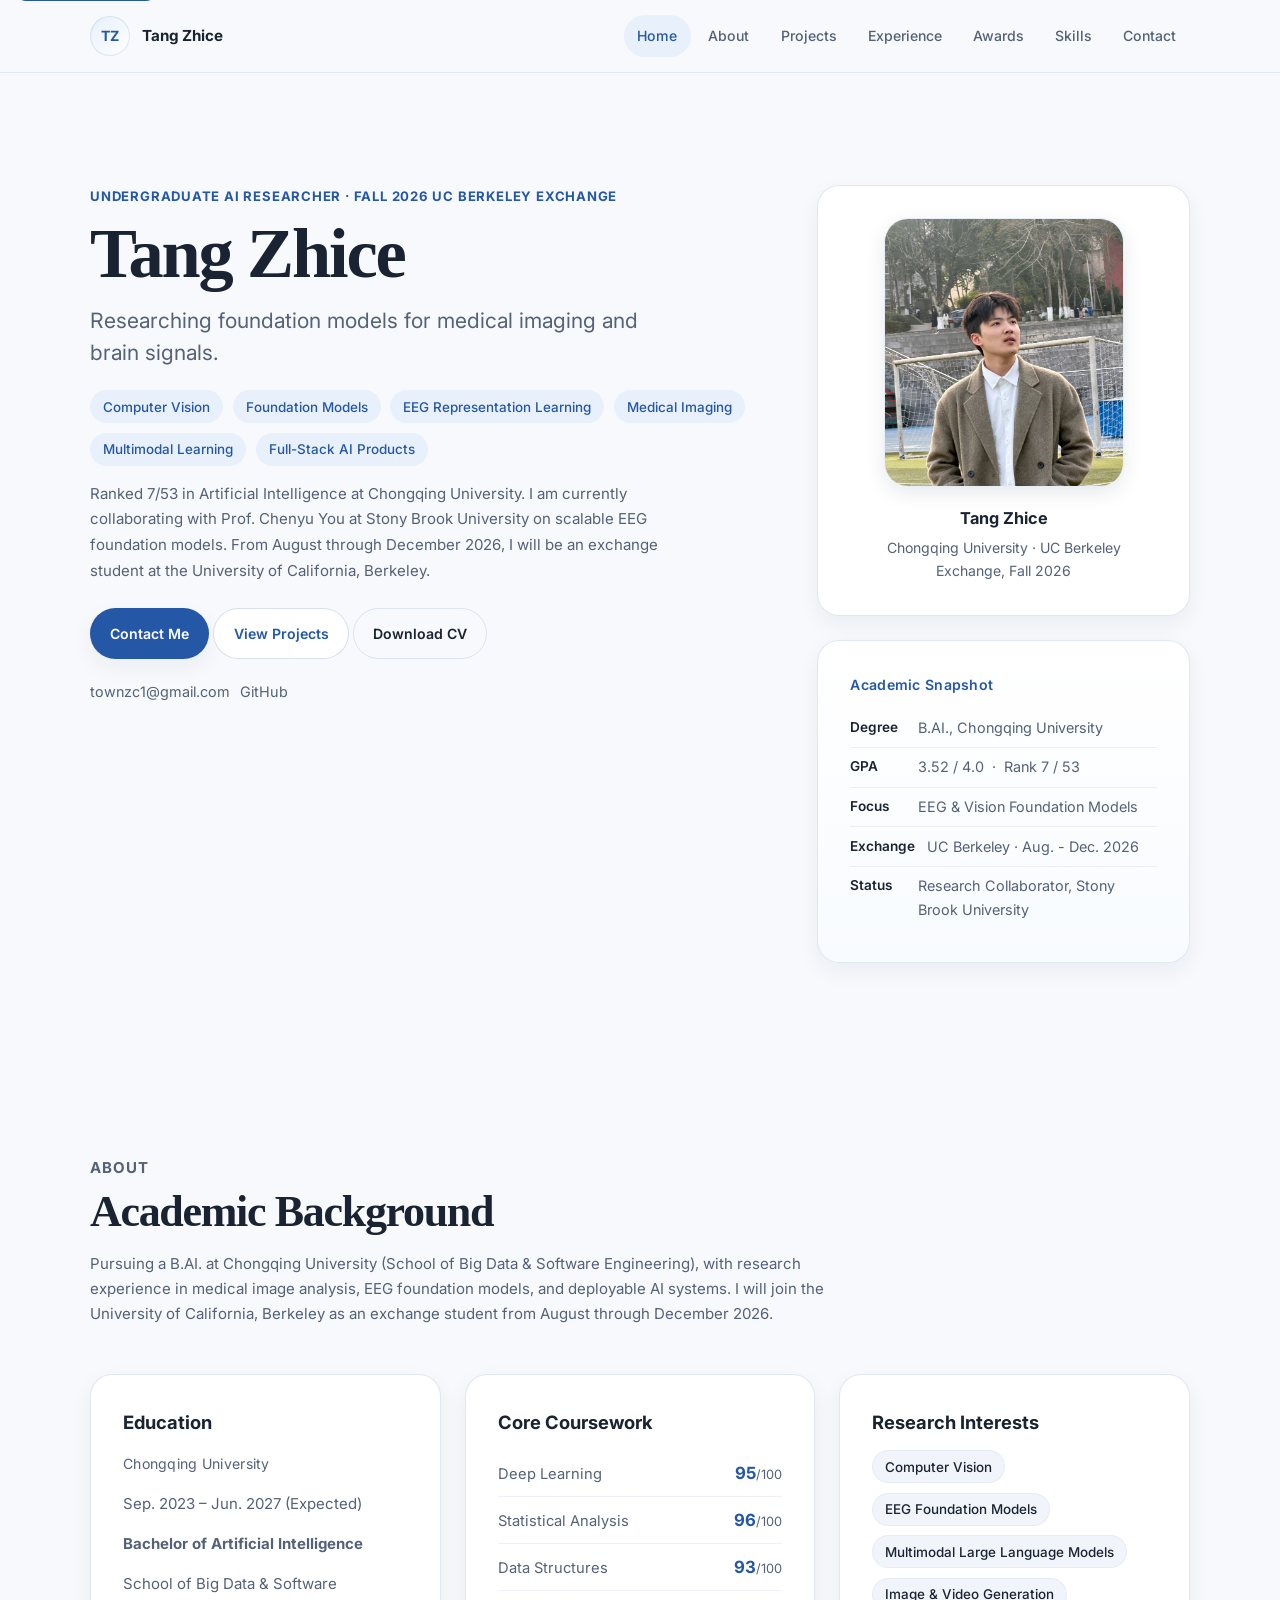
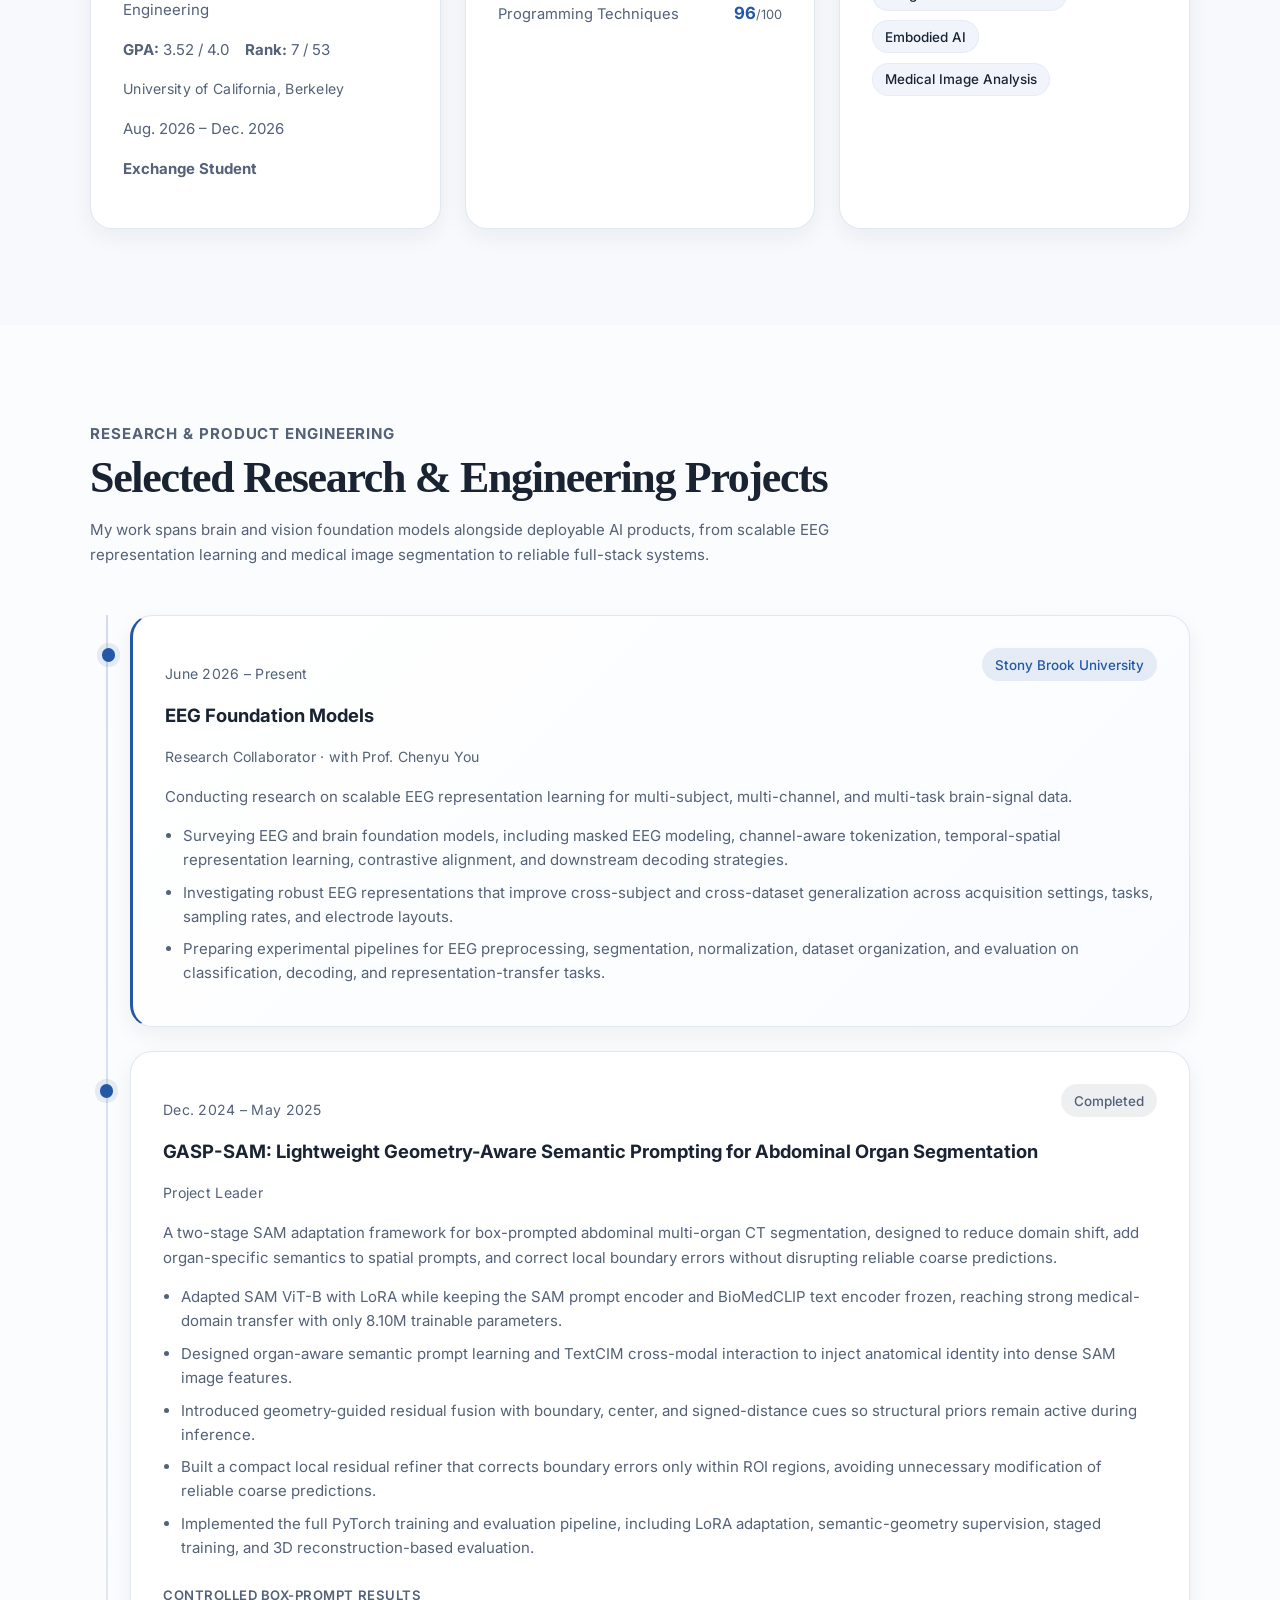
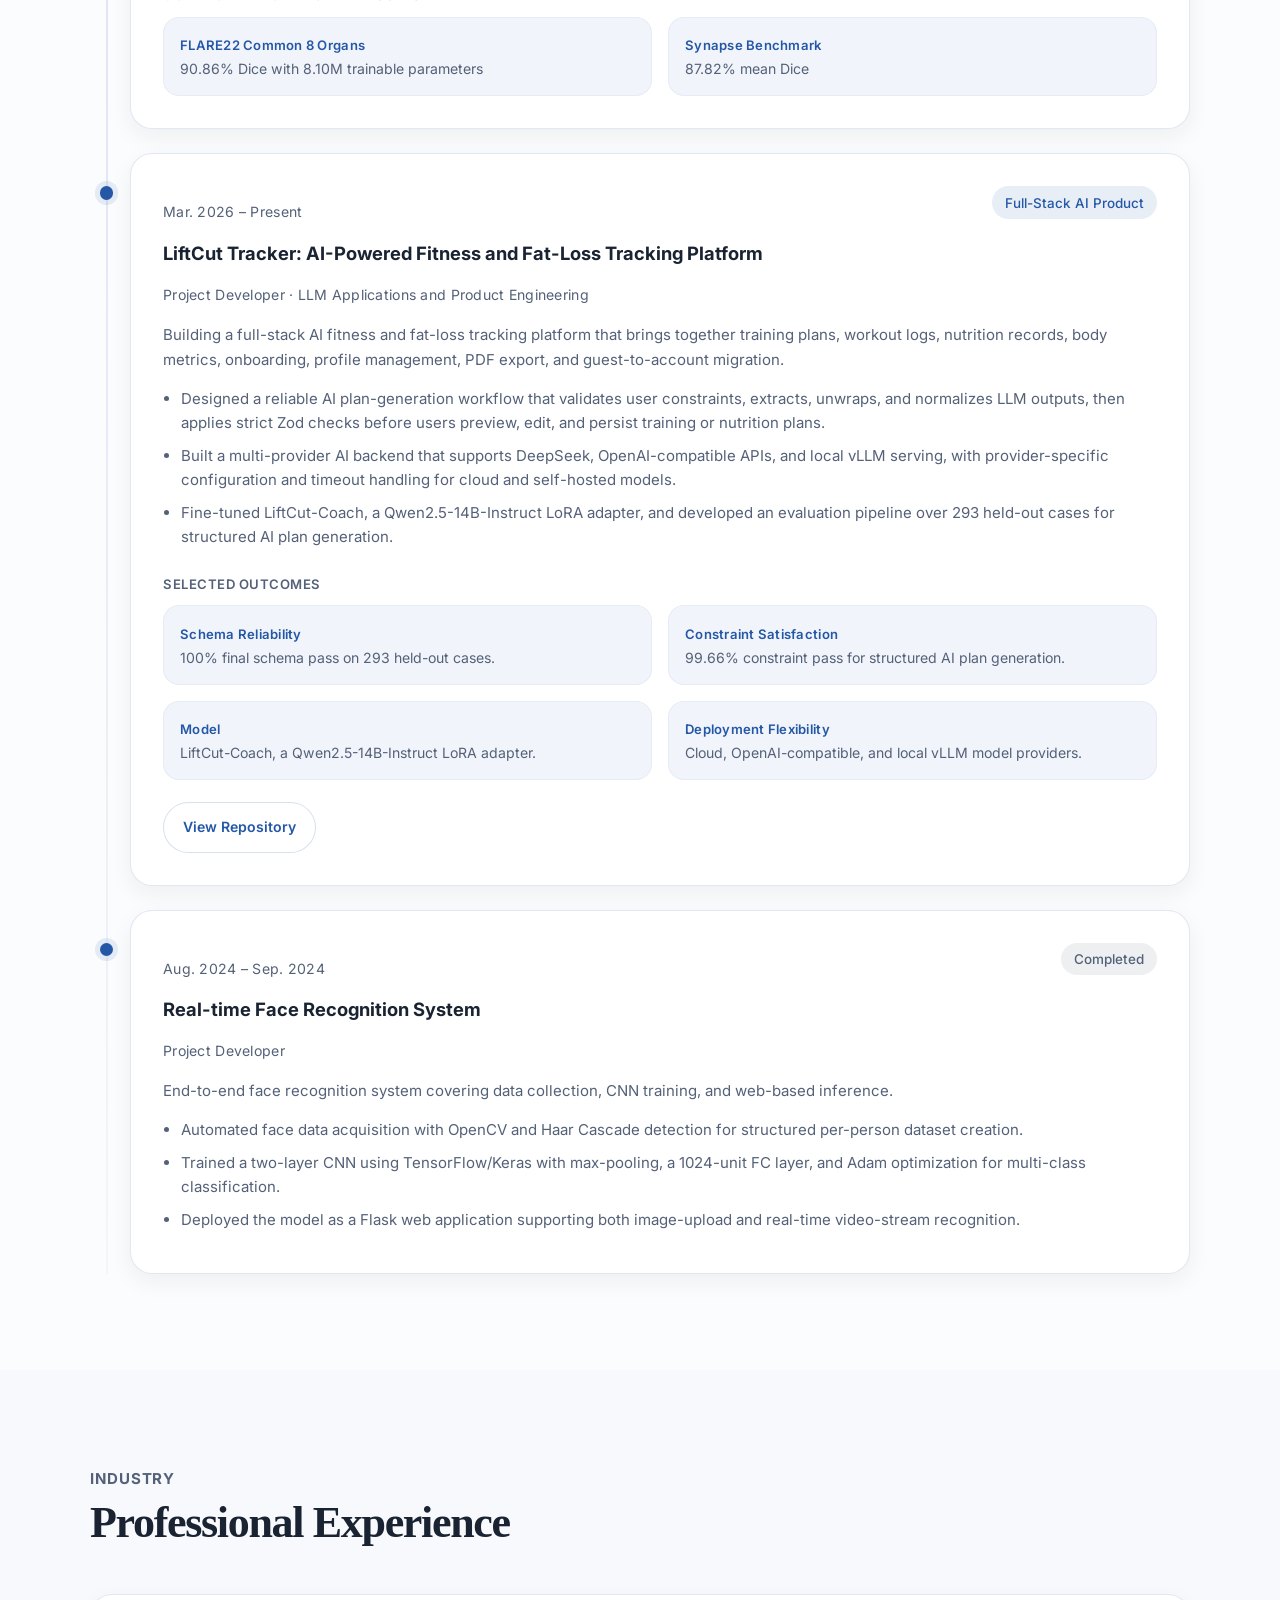
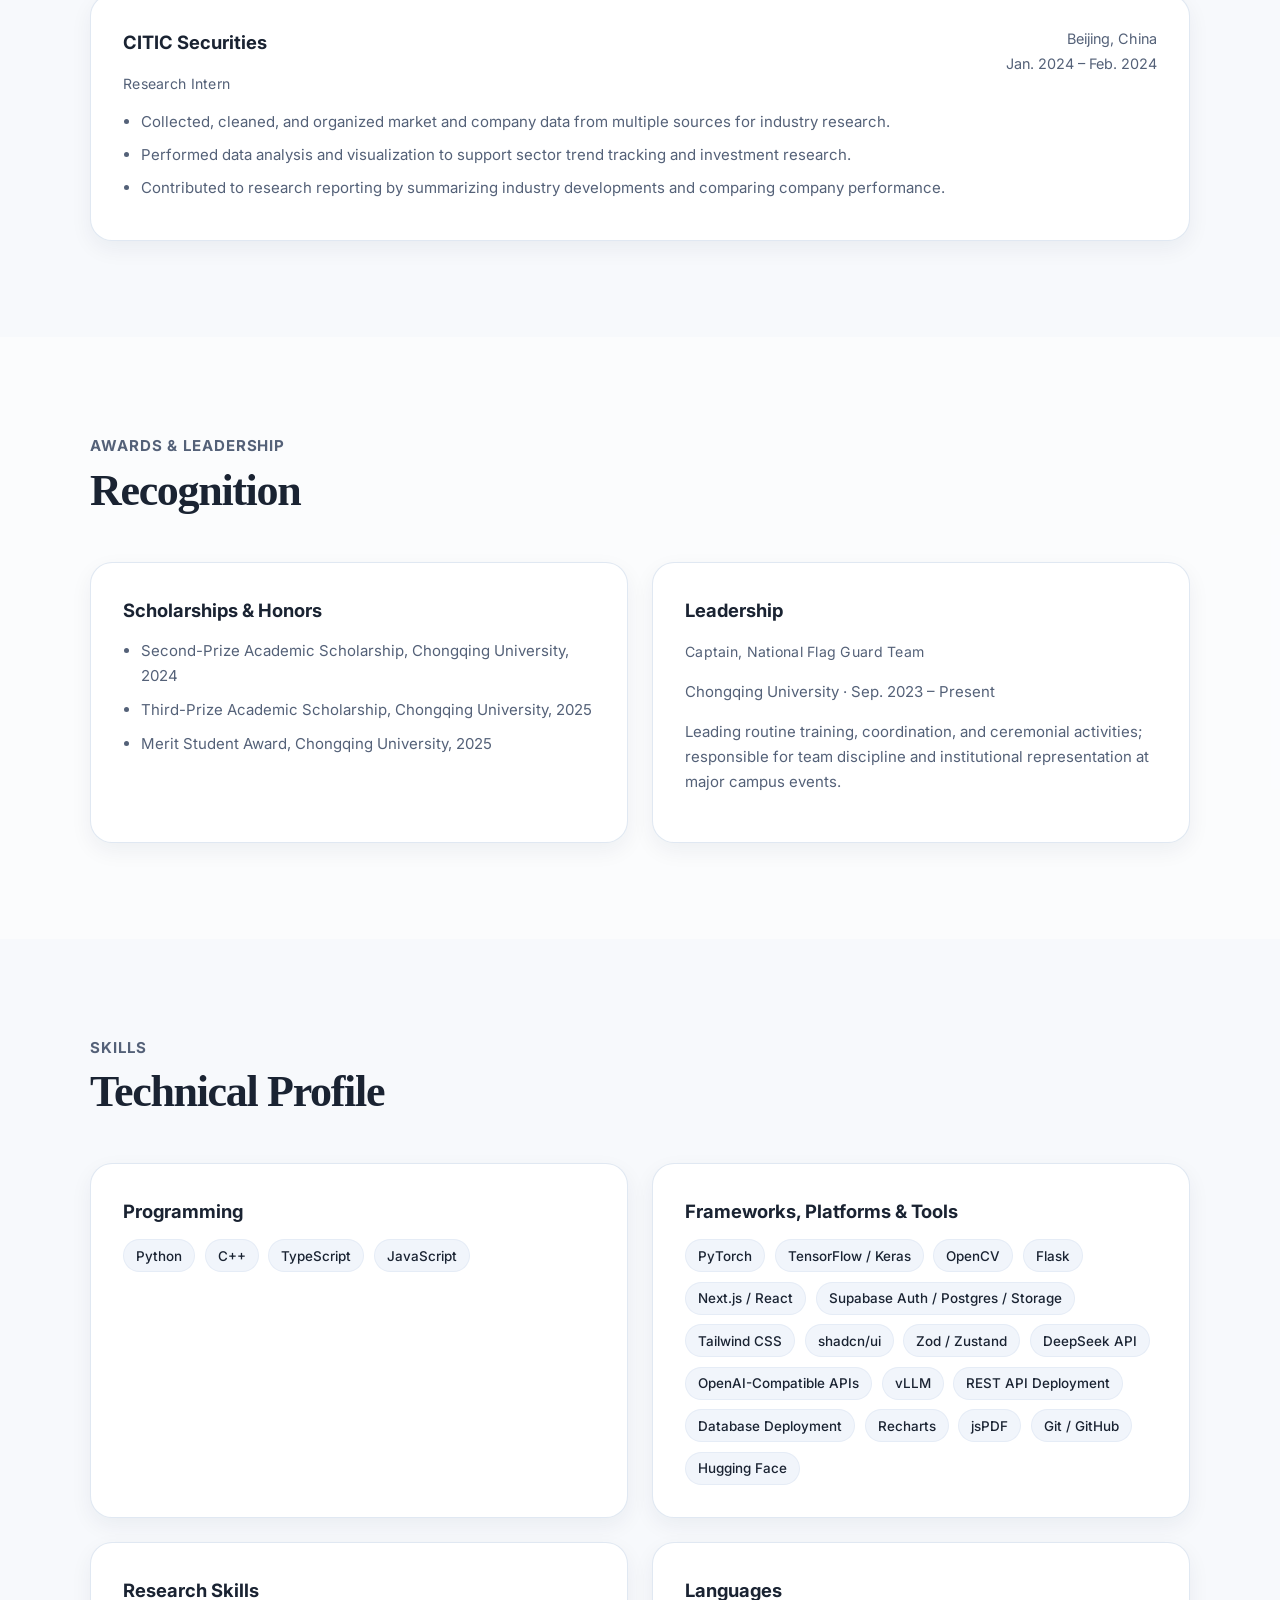
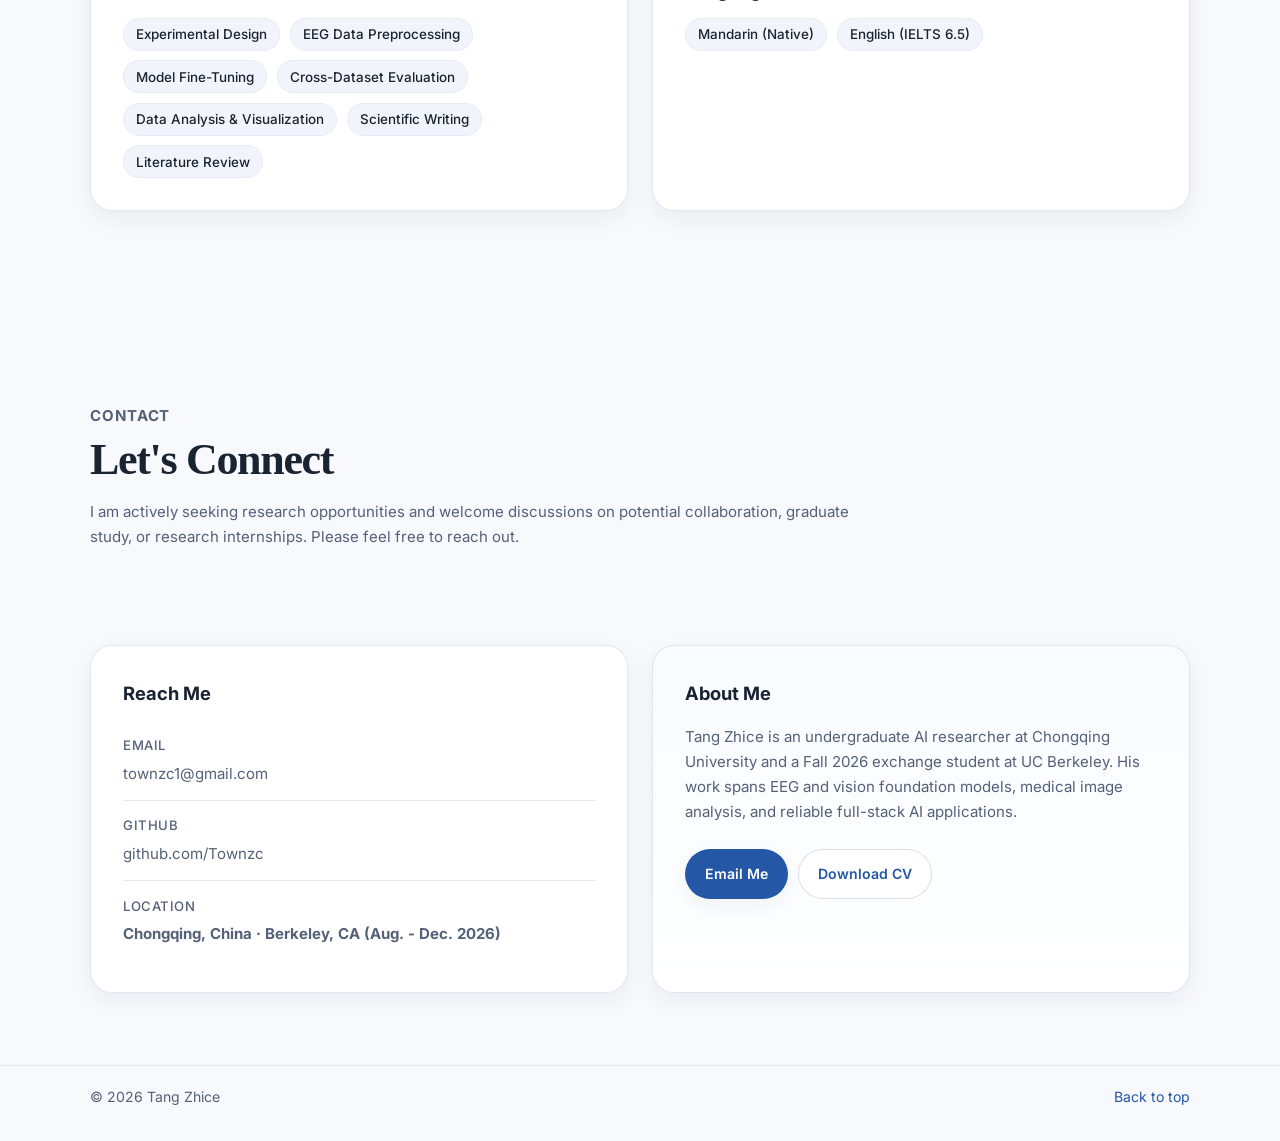
==== index.html @ 1c27e5ea "Update homepage with 2026 exchange and CV" ====
<!DOCTYPE html>
<html lang="en">
<head>
  <meta charset="UTF-8">
  <meta name="viewport" content="width=device-width, initial-scale=1.0">
  <meta name="description" content="Tang Zhice is an undergraduate AI researcher at Chongqing University and a Fall 2026 exchange student at UC Berkeley, working on EEG and vision foundation models and full-stack AI applications.">
  <meta name="keywords" content="Tang Zhice, undergraduate researcher, Chongqing University, UC Berkeley exchange student, EEG foundation models, computer vision, medical image analysis, multimodal learning, full-stack AI products">
  <meta name="author" content="Tang Zhice">
  <meta property="og:title" content="Tang Zhice — Undergraduate Researcher in AI">
  <meta property="og:description" content="Academic homepage of Tang Zhice, an AI researcher at Chongqing University and Fall 2026 exchange student at UC Berkeley, working on EEG and vision foundation models.">
  <meta property="og:type" content="website">
  <meta property="og:url" content="https://townzc.github.io/">
  <title>Tang Zhice — Undergraduate Researcher in AI</title>
  <link rel="preconnect" href="https://fonts.googleapis.com">
  <link rel="preconnect" href="https://fonts.gstatic.com" crossorigin>
  <link href="https://fonts.googleapis.com/css2?family=Inter:wght@400;500;600;700&display=swap" rel="stylesheet">
  <link rel="stylesheet" href="style.css">
  <script type="application/ld+json">
    {
      "@context": "https://schema.org",
      "@type": "Person",
      "name": "Tang Zhice",
      "jobTitle": "Undergraduate AI Researcher",
      "affiliation": [
        {
          "@type": "CollegeOrUniversity",
          "name": "Chongqing University"
        },
        {
          "@type": "CollegeOrUniversity",
          "name": "University of California, Berkeley",
          "description": "Exchange student, August to December 2026"
        }
      ],
      "address": {
        "@type": "PostalAddress",
        "addressLocality": "Chongqing",
        "addressCountry": "China"
      },
      "email": "mailto:townzc1@gmail.com",
      "sameAs": [
        "https://github.com/Townzc"
      ]
    }
  </script>
</head>
<body>
  <a class="skip-link" href="#main-content">Skip to content</a>

  <header class="site-header" id="top">
    <div class="container nav-shell">
      <a class="brand" href="#hero" aria-label="Home">
        <span class="brand-mark">TZ</span>
        <span class="brand-text"><strong>Tang Zhice</strong></span>
      </a>

      <button
        class="nav-toggle"
        type="button"
        aria-expanded="false"
        aria-controls="site-nav"
        aria-label="Open navigation menu"
      >
        <span></span>
        <span></span>
        <span></span>
      </button>

      <nav class="site-nav" id="site-nav" aria-label="Primary navigation">
        <a href="#hero" class="nav-link active">Home</a>
        <a href="#about" class="nav-link">About</a>
        <a href="#research" class="nav-link">Projects</a>
        <a href="#industry" class="nav-link">Experience</a>
        <a href="#awards" class="nav-link">Awards</a>
        <a href="#skills" class="nav-link">Skills</a>
        <a href="#contact" class="nav-link">Contact</a>
      </nav>
    </div>
  </header>

  <main id="main-content">

    <section class="hero section" id="hero">
      <div class="container hero-grid">
        <div class="hero-copy reveal">
          <p class="eyebrow">Undergraduate AI Researcher &middot; Fall 2026 UC Berkeley Exchange</p>
          <h1>Tang Zhice</h1>
          <p class="hero-title">Researching foundation models for medical imaging and brain signals.</p>

          <div class="hero-badges" aria-label="Research keywords">
            <span class="badge">Computer Vision</span>
            <span class="badge">Foundation Models</span>
            <span class="badge">EEG Representation Learning</span>
            <span class="badge">Medical Imaging</span>
            <span class="badge">Multimodal Learning</span>
            <span class="badge">Full-Stack AI Products</span>
          </div>

          <p class="hero-summary">
            Ranked 7/53 in Artificial Intelligence at Chongqing University. I am currently collaborating with Prof. Chenyu You at Stony Brook University on scalable EEG foundation models. From August through December 2026, I will be an exchange student at the University of California, Berkeley.
          </p>

          <div class="hero-actions">
            <a class="button button-primary" href="#contact">Contact Me</a>
            <a class="button button-secondary" href="#research">View Projects</a>
            <a class="button button-ghost" href="assets/docs/Zhice_Tang_cv.pdf" target="_blank" rel="noopener">Download CV</a>
          </div>

          <ul class="hero-links" aria-label="Quick links">
            <li><a href="mailto:townzc1@gmail.com">townzc1@gmail.com</a></li>
            <!-- Replace the GitHub URL below if your profile link changes -->
            <li><a href="https://github.com/Townzc" target="_blank" rel="noopener">GitHub</a></li>
            <!-- Optional: add Google Scholar link here when available -->
          </ul>
        </div>

        <aside class="hero-visual reveal" aria-label="Profile">
          <div class="profile-card">
            <!-- Replace with your own photo at assets/images/profile.jpg -->
            <img class="profile-photo" src="assets/images/profile.jpg" alt="Portrait of Tang Zhice">
            <div class="profile-caption">
              <strong>Tang Zhice</strong>
              <span>Chongqing University &middot; UC Berkeley Exchange, Fall 2026</span>
            </div>
          </div>

          <div class="highlight-card">
            <p class="highlight-label">Academic Snapshot</p>
            <ul class="highlight-list">
              <li><strong>Degree</strong><span>B.AI., Chongqing University</span></li>
              <li><strong>GPA</strong><span>3.52 / 4.0 &nbsp;&middot;&nbsp; Rank 7 / 53</span></li>
              <li><strong>Focus</strong><span>EEG &amp; Vision Foundation Models</span></li>
              <li><strong>Exchange</strong><span>UC Berkeley &middot; Aug. - Dec. 2026</span></li>
              <li><strong>Status</strong><span>Research Collaborator, Stony Brook University</span></li>
            </ul>
          </div>
        </aside>
      </div>
    </section>

    <section class="section" id="about">
      <div class="container">
        <div class="section-heading reveal">
          <p class="section-kicker">About</p>
          <h2>Academic Background</h2>
          <p>
            Pursuing a B.AI. at Chongqing University (School of Big Data &amp; Software Engineering), with research experience in medical image analysis, EEG foundation models, and deployable AI systems. I will join the University of California, Berkeley as an exchange student from August through December 2026.
          </p>
        </div>

        <div class="about-grid">
          <article class="card reveal">
            <h3>Education</h3>
            <p class="card-meta">Chongqing University</p>
            <p>Sep. 2023 – Jun. 2027 (Expected)</p>
            <p><strong>Bachelor of Artificial Intelligence</strong></p>
            <p>School of Big Data &amp; Software Engineering</p>
            <p><strong>GPA:</strong> 3.52 / 4.0 &nbsp;&nbsp; <strong>Rank:</strong> 7 / 53</p>
            <p class="card-meta">University of California, Berkeley</p>
            <p>Aug. 2026 &ndash; Dec. 2026</p>
            <p><strong>Exchange Student</strong></p>
          </article>

          <article class="card reveal">
            <h3>Core Coursework</h3>
            <ul class="coursework-list">
              <li><span>Deep Learning</span><strong>95<small>/100</small></strong></li>
              <li><span>Statistical Analysis</span><strong>96<small>/100</small></strong></li>
              <li><span>Data Structures</span><strong>93<small>/100</small></strong></li>
              <li><span>Programming Techniques</span><strong>96<small>/100</small></strong></li>
            </ul>
          </article>

          <article class="card reveal">
            <h3>Research Interests</h3>
            <div class="tag-group">
              <span class="tag">Computer Vision</span>
              <span class="tag">EEG Foundation Models</span>
              <span class="tag">Multimodal Large Language Models</span>
              <span class="tag">Image &amp; Video Generation</span>
              <span class="tag">Embodied AI</span>
              <span class="tag">Medical Image Analysis</span>
            </div>
          </article>
        </div>
      </div>
    </section>

    <section class="section section-alt" id="research">
      <div class="container">
        <div class="section-heading reveal">
          <p class="section-kicker">Research &amp; Product Engineering</p>
          <h2>Selected Research &amp; Engineering Projects</h2>
          <p>
            My work spans brain and vision foundation models alongside deployable AI products, from scalable EEG representation learning and medical image segmentation to reliable full-stack systems.
          </p>
        </div>

        <div class="timeline">
          <article class="timeline-card featured reveal">
            <div class="timeline-top">
              <p class="timeline-date">June 2026 &ndash; Present</p>
              <span class="status-pill">Stony Brook University</span>
            </div>
            <h3>EEG Foundation Models</h3>
            <p class="card-meta">Research Collaborator &middot; with Prof. Chenyu You</p>
            <p>
              Conducting research on scalable EEG representation learning for multi-subject, multi-channel, and multi-task brain-signal data.
            </p>
            <ul class="feature-list">
              <li>Surveying EEG and brain foundation models, including masked EEG modeling, channel-aware tokenization, temporal-spatial representation learning, contrastive alignment, and downstream decoding strategies.</li>
              <li>Investigating robust EEG representations that improve cross-subject and cross-dataset generalization across acquisition settings, tasks, sampling rates, and electrode layouts.</li>
              <li>Preparing experimental pipelines for EEG preprocessing, segmentation, normalization, dataset organization, and evaluation on classification, decoding, and representation-transfer tasks.</li>
            </ul>
          </article>

          <article class="timeline-card reveal">
            <div class="timeline-top">
              <p class="timeline-date">Dec. 2024 &ndash; May 2025</p>
              <span class="status-pill status-pill-muted">Completed</span>
            </div>
            <h3>GASP-SAM: Lightweight Geometry-Aware Semantic Prompting for Abdominal Organ Segmentation</h3>
            <p class="card-meta">Project Leader</p>
            <p>
              A two-stage SAM adaptation framework for box-prompted abdominal multi-organ CT segmentation, designed to reduce domain shift, add organ-specific semantics to spatial prompts, and correct local boundary errors without disrupting reliable coarse predictions.
            </p>
            <ul class="feature-list">
              <li>Adapted SAM ViT-B with LoRA while keeping the SAM prompt encoder and BioMedCLIP text encoder frozen, reaching strong medical-domain transfer with only 8.10M trainable parameters.</li>
              <li>Designed organ-aware semantic prompt learning and TextCIM cross-modal interaction to inject anatomical identity into dense SAM image features.</li>
              <li>Introduced geometry-guided residual fusion with boundary, center, and signed-distance cues so structural priors remain active during inference.</li>
              <li>Built a compact local residual refiner that corrects boundary errors only within ROI regions, avoiding unnecessary modification of reliable coarse predictions.</li>
              <li>Implemented the full PyTorch training and evaluation pipeline, including LoRA adaptation, semantic-geometry supervision, staged training, and 3D reconstruction-based evaluation.</li>
            </ul>
            <p class="result-heading">Controlled Box-Prompt Results</p>
            <div class="result-grid">
              <div>
                <span class="result-label">FLARE22 Common 8 Organs</span>
                <p>90.86% Dice with 8.10M trainable parameters</p>
              </div>
              <div>
                <span class="result-label">Synapse Benchmark</span>
                <p>87.82% mean Dice</p>
              </div>
            </div>
          </article>

          <article class="timeline-card reveal">
            <div class="timeline-top">
              <p class="timeline-date">Mar. 2026 &ndash; Present</p>
              <span class="status-pill">Full-Stack AI Product</span>
            </div>
            <h3>LiftCut Tracker: AI-Powered Fitness and Fat-Loss Tracking Platform</h3>
            <p class="card-meta">Project Developer &middot; LLM Applications and Product Engineering</p>
            <p>
              Building a full-stack AI fitness and fat-loss tracking platform that brings together training plans, workout logs, nutrition records, body metrics, onboarding, profile management, PDF export, and guest-to-account migration.
            </p>
            <ul class="feature-list">
              <li>Designed a reliable AI plan-generation workflow that validates user constraints, extracts, unwraps, and normalizes LLM outputs, then applies strict Zod checks before users preview, edit, and persist training or nutrition plans.</li>
              <li>Built a multi-provider AI backend that supports DeepSeek, OpenAI-compatible APIs, and local vLLM serving, with provider-specific configuration and timeout handling for cloud and self-hosted models.</li>
              <li>Fine-tuned LiftCut-Coach, a Qwen2.5-14B-Instruct LoRA adapter, and developed an evaluation pipeline over 293 held-out cases for structured AI plan generation.</li>
            </ul>
            <p class="result-heading">Selected Outcomes</p>
            <div class="result-grid">
              <div>
                <span class="result-label">Schema Reliability</span>
                <p>100% final schema pass on 293 held-out cases.</p>
              </div>
              <div>
                <span class="result-label">Constraint Satisfaction</span>
                <p>99.66% constraint pass for structured AI plan generation.</p>
              </div>
              <div>
                <span class="result-label">Model</span>
                <p>LiftCut-Coach, a Qwen2.5-14B-Instruct LoRA adapter.</p>
              </div>
              <div>
                <span class="result-label">Deployment Flexibility</span>
                <p>Cloud, OpenAI-compatible, and local vLLM model providers.</p>
              </div>
            </div>
            <div class="project-actions">
              <a class="button button-secondary" href="https://github.com/Townzc/liftcut-tracker" target="_blank" rel="noopener">View Repository</a>
            </div>
          </article>

          <article class="timeline-card reveal">
            <div class="timeline-top">
              <p class="timeline-date">Aug. 2024 – Sep. 2024</p>
              <span class="status-pill status-pill-muted">Completed</span>
            </div>
            <h3>Real-time Face Recognition System</h3>
            <p class="card-meta">Project Developer</p>
            <p>
              End-to-end face recognition system covering data collection, CNN training, and web-based inference.
            </p>
            <ul class="feature-list">
              <li>Automated face data acquisition with OpenCV and Haar Cascade detection for structured per-person dataset creation.</li>
              <li>Trained a two-layer CNN using TensorFlow/Keras with max-pooling, a 1024-unit FC layer, and Adam optimization for multi-class classification.</li>
              <li>Deployed the model as a Flask web application supporting both image-upload and real-time video-stream recognition.</li>
            </ul>
          </article>
        </div>
      </div>
    </section>

    <section class="section" id="industry">
      <div class="container">
        <div class="section-heading reveal">
          <p class="section-kicker">Industry</p>
          <h2>Professional Experience</h2>
        </div>

        <article class="card experience-card reveal">
          <div class="experience-header">
            <div>
              <h3>CITIC Securities</h3>
              <p class="card-meta">Research Intern</p>
            </div>
            <div class="experience-meta">
              <span>Beijing, China</span>
              <span>Jan. 2024 – Feb. 2024</span>
            </div>
          </div>
          <ul class="feature-list">
            <li>Collected, cleaned, and organized market and company data from multiple sources for industry research.</li>
            <li>Performed data analysis and visualization to support sector trend tracking and investment research.</li>
            <li>Contributed to research reporting by summarizing industry developments and comparing company performance.</li>
          </ul>
        </article>
      </div>
    </section>

    <section class="section section-alt" id="awards">
      <div class="container">
        <div class="section-heading reveal">
          <p class="section-kicker">Awards &amp; Leadership</p>
          <h2>Recognition</h2>
        </div>

        <div class="two-column-grid">
          <article class="card reveal">
            <h3>Scholarships &amp; Honors</h3>
            <ul class="clean-list">
              <li>Second-Prize Academic Scholarship, Chongqing University, 2024</li>
              <li>Third-Prize Academic Scholarship, Chongqing University, 2025</li>
              <li>Merit Student Award, Chongqing University, 2025</li>
            </ul>
          </article>

          <article class="card reveal">
            <h3>Leadership</h3>
            <p class="card-meta">Captain, National Flag Guard Team</p>
            <p>Chongqing University · Sep. 2023 – Present</p>
            <p>
              Leading routine training, coordination, and ceremonial activities; responsible for team discipline and institutional representation at major campus events.
            </p>
          </article>
        </div>
      </div>
    </section>

    <section class="section" id="skills">
      <div class="container">
        <div class="section-heading reveal">
          <p class="section-kicker">Skills</p>
          <h2>Technical Profile</h2>
        </div>

        <div class="skills-grid">
          <article class="card reveal">
            <h3>Programming</h3>
            <div class="tag-group">
              <span class="tag">Python</span>
              <span class="tag">C++</span>
              <span class="tag">TypeScript</span>
              <span class="tag">JavaScript</span>
            </div>
          </article>

          <article class="card reveal">
            <h3>Frameworks, Platforms &amp; Tools</h3>
            <div class="tag-group">
              <span class="tag">PyTorch</span>
              <span class="tag">TensorFlow / Keras</span>
              <span class="tag">OpenCV</span>
              <span class="tag">Flask</span>
              <span class="tag">Next.js / React</span>
              <span class="tag">Supabase Auth / Postgres / Storage</span>
              <span class="tag">Tailwind CSS</span>
              <span class="tag">shadcn/ui</span>
              <span class="tag">Zod / Zustand</span>
              <span class="tag">DeepSeek API</span>
              <span class="tag">OpenAI-Compatible APIs</span>
              <span class="tag">vLLM</span>
              <span class="tag">REST API Deployment</span>
              <span class="tag">Database Deployment</span>
              <span class="tag">Recharts</span>
              <span class="tag">jsPDF</span>
              <span class="tag">Git / GitHub</span>
              <span class="tag">Hugging Face</span>
            </div>
          </article>

          <article class="card reveal">
            <h3>Research Skills</h3>
            <div class="tag-group">
              <span class="tag">Experimental Design</span>
              <span class="tag">EEG Data Preprocessing</span>
              <span class="tag">Model Fine-Tuning</span>
              <span class="tag">Cross-Dataset Evaluation</span>
              <span class="tag">Data Analysis &amp; Visualization</span>
              <span class="tag">Scientific Writing</span>
              <span class="tag">Literature Review</span>
            </div>
          </article>

          <article class="card reveal">
            <h3>Languages</h3>
            <div class="tag-group">
              <span class="tag">Mandarin (Native)</span>
              <span class="tag">English (IELTS 6.5)</span>
            </div>
          </article>
        </div>
      </div>
    </section>

    <section class="section contact-section" id="contact">
      <div class="container contact-shell">
        <div class="section-heading reveal">
          <p class="section-kicker">Contact</p>
          <h2>Let's Connect</h2>
          <p>
            I am actively seeking research opportunities and welcome discussions on potential collaboration, graduate study, or research internships. Please feel free to reach out.
          </p>
        </div>

        <div class="contact-grid">
          <article class="card reveal">
            <h3>Reach Me</h3>
            <ul class="contact-list">
              <li><span>Email</span><a href="mailto:townzc1@gmail.com">townzc1@gmail.com</a></li>
              <li><span>GitHub</span><a href="https://github.com/Townzc" target="_blank" rel="noopener">github.com/Townzc</a></li>
              <li><span>Location</span><strong>Chongqing, China &middot; Berkeley, CA (Aug. - Dec. 2026)</strong></li>
            </ul>
          </article>

          <article class="card contact-cta-card reveal">
            <h3>About Me</h3>
            <p>
              Tang Zhice is an undergraduate AI researcher at Chongqing University and a Fall 2026 exchange student at UC Berkeley. His work spans EEG and vision foundation models, medical image analysis, and reliable full-stack AI applications.
            </p>
            <div class="contact-actions">
              <a class="button button-primary" href="mailto:townzc1@gmail.com">Email Me</a>
              <a class="button button-secondary" href="assets/docs/Zhice_Tang_cv.pdf" target="_blank" rel="noopener">Download CV</a>
            </div>
          </article>
        </div>
      </div>
    </section>
  </main>

  <footer class="site-footer">
    <div class="container footer-shell">
      <p>&copy; <span id="current-year">2026</span> Tang Zhice</p>
      <a href="#hero">Back to top</a>
    </div>
  </footer>

  <button class="back-to-top" type="button" aria-label="Back to top">
    <span aria-hidden="true">↑</span>
  </button>

  <script src="script.js"></script>
</body>
</html>
---- style.css ----
:root {
  --color-background: #f7f9fc;
  --color-surface: #ffffff;
  --color-surface-muted: #f1f5fb;
  --color-text: #1a2332;
  --color-text-muted: #546178;
  --color-border: #dbe4f0;
  --color-accent: #2457a6;
  --color-accent-strong: #173d78;
  --color-accent-soft: #e8f0fc;
  --color-shadow: 0 16px 36px rgba(20, 38, 68, 0.09);
  --color-shadow-soft: 0 8px 22px rgba(20, 38, 68, 0.06);
  --font-sans: "Inter", "Segoe UI", "Helvetica Neue", Arial, sans-serif;
  --font-serif: Georgia, "Times New Roman", serif;
  --container-width: 1100px;
  --radius-large: 22px;
  --radius-medium: 16px;
  --radius-small: 10px;
  --space-1: 0.5rem;
  --space-2: 0.75rem;
  --space-3: 1rem;
  --space-4: 1.5rem;
  --space-5: 2rem;
  --space-6: 3rem;
  --space-7: 4.5rem;
  --space-8: 6rem;
  --header-height: 72px;
  --transition: 200ms ease;
}

*,
*::before,
*::after {
  box-sizing: border-box;
}

html {
  scroll-behavior: smooth;
}

body {
  margin: 0;
  font-family: var(--font-sans);
  background: var(--color-background);
  color: var(--color-text);
  line-height: 1.68;
  font-size: 15px;
  -webkit-font-smoothing: antialiased;
  text-rendering: optimizeLegibility;
}

img {
  max-width: 100%;
  display: block;
}

a {
  color: inherit;
  text-decoration: none;
}

button,
a {
  -webkit-tap-highlight-color: transparent;
}

button,
input,
textarea,
select {
  font: inherit;
}

:focus-visible {
  outline: 3px solid rgba(36, 87, 166, 0.28);
  outline-offset: 3px;
}

.skip-link {
  position: absolute;
  left: 1rem;
  top: -3rem;
  z-index: 1000;
  padding: 0.75rem 1rem;
  background: var(--color-accent);
  color: #fff;
  border-radius: var(--radius-small);
  transition: top var(--transition);
}

.skip-link:focus {
  top: 1rem;
}

.container {
  width: min(calc(100% - 2rem), var(--container-width));
  margin: 0 auto;
}

.section {
  padding: var(--space-8) 0;
  scroll-margin-top: calc(var(--header-height) + 24px);
}

.section-alt {
  background: rgba(255, 255, 255, 0.55);
}

/* ───── Header ───── */

.site-header {
  position: sticky;
  top: 0;
  z-index: 100;
  backdrop-filter: blur(18px);
  background: rgba(247, 249, 252, 0.92);
  border-bottom: 1px solid rgba(219, 228, 240, 0.8);
}

.nav-shell {
  min-height: var(--header-height);
  display: flex;
  align-items: center;
  justify-content: space-between;
  gap: var(--space-4);
}

.brand {
  display: inline-flex;
  align-items: center;
  gap: var(--space-2);
  min-width: 0;
}

.brand-mark {
  width: 2.5rem;
  height: 2.5rem;
  border-radius: 50%;
  display: inline-flex;
  align-items: center;
  justify-content: center;
  background: linear-gradient(135deg, var(--color-accent-soft), #fff);
  color: var(--color-accent);
  font-weight: 700;
  font-size: 0.88rem;
  box-shadow: inset 0 0 0 1px rgba(36, 87, 166, 0.12);
}

.brand-text strong {
  font-size: 0.95rem;
  letter-spacing: -0.01em;
}

.site-nav {
  display: flex;
  align-items: center;
  gap: 0.25rem;
}

.nav-link {
  padding: 0.55rem 0.85rem;
  color: var(--color-text-muted);
  border-radius: 999px;
  font-weight: 500;
  font-size: 0.88rem;
  transition: color var(--transition), background-color var(--transition);
}

.nav-link:hover,
.nav-link.active {
  color: var(--color-accent);
  background: var(--color-accent-soft);
}

.nav-toggle {
  display: none;
  width: 2.7rem;
  height: 2.7rem;
  border: 1px solid var(--color-border);
  border-radius: 12px;
  background: #fff;
  padding: 0;
  align-items: center;
  justify-content: center;
  flex-direction: column;
  gap: 0.26rem;
  cursor: pointer;
}

.nav-toggle span {
  display: block;
  width: 1.1rem;
  height: 2px;
  background: var(--color-text);
  border-radius: 999px;
  transition: transform var(--transition), opacity var(--transition);
}

/* ───── Hero ───── */

.hero {
  padding-top: calc(var(--space-8) + 1rem);
}

.hero-grid {
  display: grid;
  grid-template-columns: minmax(0, 1.55fr) minmax(260px, 0.85fr);
  gap: var(--space-6);
  align-items: start;
}

.eyebrow,
.section-kicker {
  color: var(--color-accent);
  font-size: 0.82rem;
  font-weight: 700;
  letter-spacing: 0.06em;
  text-transform: uppercase;
  margin: 0 0 0.5rem;
}

.highlight-label,
.timeline-date,
.card-meta,
.result-label {
  color: var(--color-accent);
  font-size: 0.88rem;
  letter-spacing: 0.02em;
}

.hero h1,
.section-heading h2 {
  font-family: var(--font-serif);
  letter-spacing: -0.03em;
  line-height: 1.08;
  margin: 0;
}

.hero h1 {
  font-size: clamp(2.6rem, 5.5vw, 4.5rem);
  margin-bottom: 0.85rem;
}

.hero-title {
  margin: 0 0 1.25rem;
  font-size: clamp(1.08rem, 1.8vw, 1.32rem);
  color: var(--color-text-muted);
  max-width: 36rem;
  line-height: 1.55;
}

.hero-summary,
.section-heading p,
.card p,
.timeline-card p {
  color: var(--color-text-muted);
}

.hero-summary {
  max-width: 38rem;
  font-size: 0.94rem;
  line-height: 1.72;
}

.hero-badges,
.tag-group,
.hero-links,
.contact-actions,
.project-actions {
  display: flex;
  flex-wrap: wrap;
  gap: 0.6rem;
}

.badge,
.tag,
.status-pill {
  display: inline-flex;
  align-items: center;
  justify-content: center;
  max-width: 100%;
  padding: 0.4rem 0.75rem;
  border-radius: 999px;
  font-size: 0.84rem;
  font-weight: 500;
  line-height: 1.35;
  text-align: center;
  overflow-wrap: anywhere;
  border: 1px solid transparent;
  transition: background-color var(--transition), border-color var(--transition), color var(--transition);
}

.badge {
  background: var(--color-accent-soft);
  color: var(--color-accent);
}

.hero-actions,
.contact-actions {
  margin-top: 1.5rem;
}

.project-actions {
  margin-top: 1.35rem;
}

.button {
  display: inline-flex;
  align-items: center;
  justify-content: center;
  padding: 0.78rem 1.2rem;
  border-radius: 999px;
  border: 1px solid transparent;
  font-weight: 600;
  font-size: 0.88rem;
  transition: transform var(--transition), box-shadow var(--transition), border-color var(--transition), background-color var(--transition), color var(--transition);
}

.button:hover {
  transform: translateY(-2px);
}

.button-primary {
  background: var(--color-accent);
  color: #fff;
  box-shadow: var(--color-shadow-soft);
}

.button-primary:hover {
  background: var(--color-accent-strong);
}

.button-secondary {
  background: #fff;
  color: var(--color-accent);
  border-color: rgba(36, 87, 166, 0.18);
}

.button-secondary:hover,
.button-ghost:hover {
  border-color: rgba(36, 87, 166, 0.28);
  box-shadow: var(--color-shadow-soft);
}

.button-ghost {
  background: transparent;
  color: var(--color-text);
  border-color: var(--color-border);
}

.hero-links {
  list-style: none;
  padding: 0;
  margin: 1.25rem 0 0;
}

.hero-links a {
  color: var(--color-text-muted);
  font-size: 0.9rem;
  border-bottom: 1px solid transparent;
  transition: color var(--transition), border-color var(--transition);
}

.hero-links a:hover {
  color: var(--color-accent);
  border-color: rgba(36, 87, 166, 0.26);
}

/* ───── Profile / Sidebar Cards ───── */

.hero-visual {
  display: grid;
  gap: var(--space-4);
}

.profile-card,
.highlight-card,
.card,
.timeline-card {
  background: var(--color-surface);
  border: 1px solid rgba(219, 228, 240, 0.85);
  border-radius: var(--radius-large);
  box-shadow: var(--color-shadow-soft);
}

.profile-card,
.highlight-card,
.card {
  padding: var(--space-5);
}

.profile-card {
  text-align: center;
}

.profile-photo {
  width: min(100%, 240px);
  aspect-ratio: 1 / 1.12;
  margin: 0 auto 1.15rem;
  border-radius: 24px;
  object-fit: cover;
  object-position: center top;
  border: 1px solid rgba(36, 87, 166, 0.1);
  box-shadow: 0 6px 20px rgba(20, 38, 68, 0.1);
}

.profile-caption {
  display: grid;
  gap: 0.2rem;
}

.profile-caption strong {
  font-size: 1.02rem;
}

.profile-caption span {
  color: var(--color-text-muted);
  font-size: 0.88rem;
}

.highlight-card {
  background: linear-gradient(180deg, #ffffff 0%, #f8fbff 100%);
}

.highlight-label {
  font-weight: 600;
  margin: 0 0 0.75rem;
}

.highlight-list {
  list-style: none;
  margin: 0;
  padding: 0;
}

.highlight-list li {
  display: flex;
  gap: 0.75rem;
  padding: 0.45rem 0;
  border-bottom: 1px solid rgba(219, 228, 240, 0.5);
  font-size: 0.9rem;
  color: var(--color-text-muted);
}

.highlight-list li:last-child {
  border-bottom: none;
}

.highlight-list strong {
  flex-shrink: 0;
  min-width: 3.5rem;
  color: var(--color-text);
  font-weight: 600;
  font-size: 0.85rem;
}

/* ───── About: Coursework ───── */

.coursework-list {
  list-style: none;
  margin: 0;
  padding: 0;
}

.coursework-list li {
  display: flex;
  justify-content: space-between;
  align-items: baseline;
  padding: 0.55rem 0;
  border-bottom: 1px solid rgba(219, 228, 240, 0.5);
  color: var(--color-text-muted);
  font-size: 0.92rem;
}

.coursework-list li:last-child {
  border-bottom: none;
}

.coursework-list strong {
  color: var(--color-accent);
  font-size: 1.05rem;
  font-weight: 700;
}

.coursework-list small {
  color: var(--color-text-muted);
  font-weight: 400;
  font-size: 0.8rem;
}

/* ───── Shared list styles ───── */

.clean-list,
.feature-list,
.contact-list {
  margin: 0;
  padding-left: 1.15rem;
}

.clean-list li,
.feature-list li,
.contact-list li {
  color: var(--color-text-muted);
  margin-bottom: 0.55rem;
}

.feature-list li {
  line-height: 1.6;
}

/* ───── Section headings ───── */

.section-heading {
  max-width: 48rem;
  margin-bottom: var(--space-6);
}

.section-heading h2 {
  font-size: clamp(1.85rem, 3.8vw, 2.75rem);
  margin-bottom: 0.85rem;
}

.section-heading p {
  font-size: 0.94rem;
  line-height: 1.68;
}

/* ───── Grid layouts ───── */

.about-grid,
.two-column-grid,
.skills-grid,
.contact-grid {
  display: grid;
  gap: var(--space-4);
}

.about-grid {
  grid-template-columns: repeat(3, minmax(0, 1fr));
}

.two-column-grid,
.contact-grid {
  grid-template-columns: repeat(2, minmax(0, 1fr));
}

.skills-grid {
  grid-template-columns: repeat(2, minmax(0, 1fr));
}

/* ───── Cards ───── */

.card h3,
.timeline-card h3 {
  margin-top: 0;
  margin-bottom: 0.75rem;
  font-size: 1.15rem;
}

.card,
.timeline-card,
.profile-card,
.highlight-card {
  transition: transform var(--transition), box-shadow var(--transition), border-color var(--transition);
}

.card:hover,
.timeline-card:hover,
.profile-card:hover,
.highlight-card:hover {
  transform: translateY(-3px);
  box-shadow: var(--color-shadow);
}

/* ───── Tags ───── */

.tag {
  background: var(--color-surface-muted);
  color: var(--color-text);
  border-color: rgba(36, 87, 166, 0.06);
}

.tag:hover {
  background: var(--color-accent-soft);
  color: var(--color-accent);
  border-color: rgba(36, 87, 166, 0.15);
}

/* ───── Timeline ───── */

.timeline {
  display: grid;
  gap: var(--space-4);
  position: relative;
}

.timeline::before {
  content: "";
  position: absolute;
  left: 1rem;
  top: 0;
  bottom: 0;
  width: 2px;
  background: linear-gradient(180deg, rgba(36, 87, 166, 0.2), rgba(36, 87, 166, 0.04));
}

.timeline-card {
  position: relative;
  margin-left: 2.5rem;
  padding: var(--space-5);
}

.timeline-card::before {
  content: "";
  position: absolute;
  left: -1.96rem;
  top: 2rem;
  width: 0.85rem;
  height: 0.85rem;
  border-radius: 50%;
  background: var(--color-accent);
  box-shadow: 0 0 0 5px rgba(36, 87, 166, 0.1);
}

.timeline-card.featured {
  border-left: 3px solid var(--color-accent);
  background: linear-gradient(135deg, #ffffff 0%, #f9fbff 100%);
}

.timeline-top,
.experience-header,
.footer-shell {
  display: flex;
  align-items: flex-start;
  justify-content: space-between;
  gap: var(--space-3);
}

.status-pill {
  background: rgba(36, 87, 166, 0.1);
  color: var(--color-accent);
}

.status-pill-muted {
  background: rgba(84, 97, 120, 0.1);
  color: var(--color-text-muted);
}

.result-heading {
  font-size: 0.82rem;
  font-weight: 600;
  text-transform: uppercase;
  letter-spacing: 0.04em;
  color: var(--color-accent);
  margin: 1.5rem 0 0.65rem;
}

.result-grid {
  display: grid;
  grid-template-columns: repeat(2, minmax(0, 1fr));
  gap: var(--space-3);
}

.result-grid > div {
  padding: 0.9rem 1rem;
  background: var(--color-surface-muted);
  border: 1px solid rgba(36, 87, 166, 0.06);
  border-radius: var(--radius-medium);
}

.result-grid p,
.result-label {
  margin: 0;
}

.result-label {
  font-weight: 600;
  font-size: 0.82rem;
  margin-bottom: 0.25rem !important;
}

.result-grid p:not(.result-label) {
  font-size: 0.88rem;
}

/* ───── Experience ───── */

.experience-meta {
  display: grid;
  justify-items: end;
  color: var(--color-text-muted);
  font-size: 0.9rem;
}

/* ───── Contact ───── */

.contact-section {
  padding-bottom: var(--space-7);
}

.contact-shell {
  display: grid;
  gap: var(--space-5);
}

.contact-list {
  list-style: none;
  padding: 0;
}

.contact-list li {
  display: flex;
  flex-direction: column;
  gap: 0.3rem;
  padding: 0.85rem 0;
  border-bottom: 1px solid rgba(219, 228, 240, 0.85);
  margin-bottom: 0;
}

.contact-list li:last-child {
  border-bottom: none;
}

.contact-list span {
  font-size: 0.82rem;
  font-weight: 500;
  color: var(--color-text-muted);
  text-transform: uppercase;
  letter-spacing: 0.04em;
}

.contact-list a:hover,
.contact-list a:focus {
  color: var(--color-accent);
}

.contact-cta-card {
  background: linear-gradient(180deg, #f8fbff 0%, #ffffff 100%);
  border-color: rgba(36, 87, 166, 0.14);
}

.contact-cta-card p {
  font-size: 0.94rem;
}

/* ───── Footer ───── */

.site-footer {
  padding: 1.2rem 0 2rem;
  border-top: 1px solid rgba(219, 228, 240, 0.8);
}

.footer-shell {
  color: var(--color-text-muted);
  font-size: 0.88rem;
}

.footer-shell p {
  margin: 0;
}

.footer-shell a {
  color: var(--color-accent);
}

/* ───── Back to top ───── */

.back-to-top {
  position: fixed;
  right: 1.25rem;
  bottom: 1.25rem;
  width: 2.75rem;
  height: 2.75rem;
  border: none;
  border-radius: 50%;
  display: grid;
  place-items: center;
  background: var(--color-accent);
  color: #fff;
  font-size: 1.1rem;
  box-shadow: var(--color-shadow-soft);
  cursor: pointer;
  opacity: 0;
  visibility: hidden;
  transform: translateY(10px);
  transition: opacity var(--transition), transform var(--transition), visibility var(--transition), background-color var(--transition);
}

.back-to-top.is-visible {
  opacity: 1;
  visibility: visible;
  transform: translateY(0);
}

.back-to-top:hover {
  background: var(--color-accent-strong);
}

/* ───── Reveal animation ───── */

.reveal {
  opacity: 0;
  transform: translateY(20px);
  transition: opacity 500ms ease, transform 500ms ease;
}

.reveal.is-visible {
  opacity: 1;
  transform: translateY(0);
}

.about-grid .reveal:nth-child(2),
.skills-grid .reveal:nth-child(2),
.two-column-grid .reveal:nth-child(2),
.contact-grid .reveal:nth-child(2) {
  transition-delay: 80ms;
}

.about-grid .reveal:nth-child(3),
.skills-grid .reveal:nth-child(3) {
  transition-delay: 160ms;
}

.skills-grid .reveal:nth-child(4) {
  transition-delay: 240ms;
}

/* ───── Reduced motion ───── */

@media (prefers-reduced-motion: reduce) {
  html {
    scroll-behavior: auto;
  }

  *,
  *::before,
  *::after {
    animation-duration: 0.01ms !important;
    animation-iteration-count: 1 !important;
    transition-duration: 0.01ms !important;
    scroll-behavior: auto !important;
  }

  .reveal {
    opacity: 1;
    transform: none;
  }
}

/* ───── Tablet ───── */

@media (max-width: 960px) {
  .hero-grid,
  .about-grid,
  .two-column-grid,
  .skills-grid,
  .contact-grid,
  .result-grid {
    grid-template-columns: 1fr;
  }

  .hero {
    padding-top: calc(var(--space-7) + 1rem);
  }

  .hero-visual {
    order: -1;
  }

  .hero-visual .profile-card {
    max-width: 320px;
  }

  .timeline-top,
  .experience-header,
  .footer-shell {
    flex-direction: column;
  }

  .experience-meta {
    justify-items: start;
  }
}

/* ───── Mobile ───── */

@media (max-width: 760px) {
  .nav-toggle {
    display: inline-flex;
  }

  .site-nav {
    position: absolute;
    top: calc(100% + 0.6rem);
    left: 0.75rem;
    right: 0.75rem;
    padding: 0.6rem;
    background: rgba(255, 255, 255, 0.98);
    border: 1px solid rgba(219, 228, 240, 0.9);
    border-radius: 18px;
    box-shadow: var(--color-shadow);
    display: grid;
    gap: 0.25rem;
    opacity: 0;
    visibility: hidden;
    transform: translateY(-10px);
    pointer-events: none;
    transition: opacity var(--transition), transform var(--transition), visibility var(--transition);
  }

  .site-nav.is-open {
    opacity: 1;
    visibility: visible;
    transform: translateY(0);
    pointer-events: auto;
  }

  .nav-link {
    width: 100%;
    border-radius: 12px;
    padding: 0.65rem 0.85rem;
  }

  .nav-toggle[aria-expanded="true"] span:nth-child(1) {
    transform: translateY(6px) rotate(45deg);
  }

  .nav-toggle[aria-expanded="true"] span:nth-child(2) {
    opacity: 0;
  }

  .nav-toggle[aria-expanded="true"] span:nth-child(3) {
    transform: translateY(-6px) rotate(-45deg);
  }

  .section {
    padding: var(--space-7) 0;
  }

  .timeline::before {
    left: 0.6rem;
  }

  .timeline-card {
    margin-left: 1.75rem;
    padding: 1.25rem;
  }

  .timeline-card::before {
    left: -1.38rem;
    width: 0.7rem;
    height: 0.7rem;
  }
}

/* ───── Small mobile ───── */

@media (max-width: 520px) {
  body {
    font-size: 14.5px;
  }

  .container {
    width: min(calc(100% - 1rem), var(--container-width));
  }

  .hero h1 {
    font-size: 2.35rem;
  }

  .button,
  .hero-links {
    width: 100%;
  }

  .hero-actions,
  .contact-actions {
    display: grid;
    gap: 0.6rem;
  }

  .hero-links li {
    width: 100%;
  }

  .profile-card,
  .highlight-card,
  .card,
  .timeline-card {
    border-radius: 18px;
    padding: 1.35rem;
  }

  .timeline-card.featured {
    border-left-width: 3px;
  }

  .card h3,
  .timeline-card h3 {
    font-size: 1.08rem;
  }

  .tag,
  .badge,
  .status-pill {
    font-size: 0.8rem;
    padding: 0.35rem 0.65rem;
  }
}
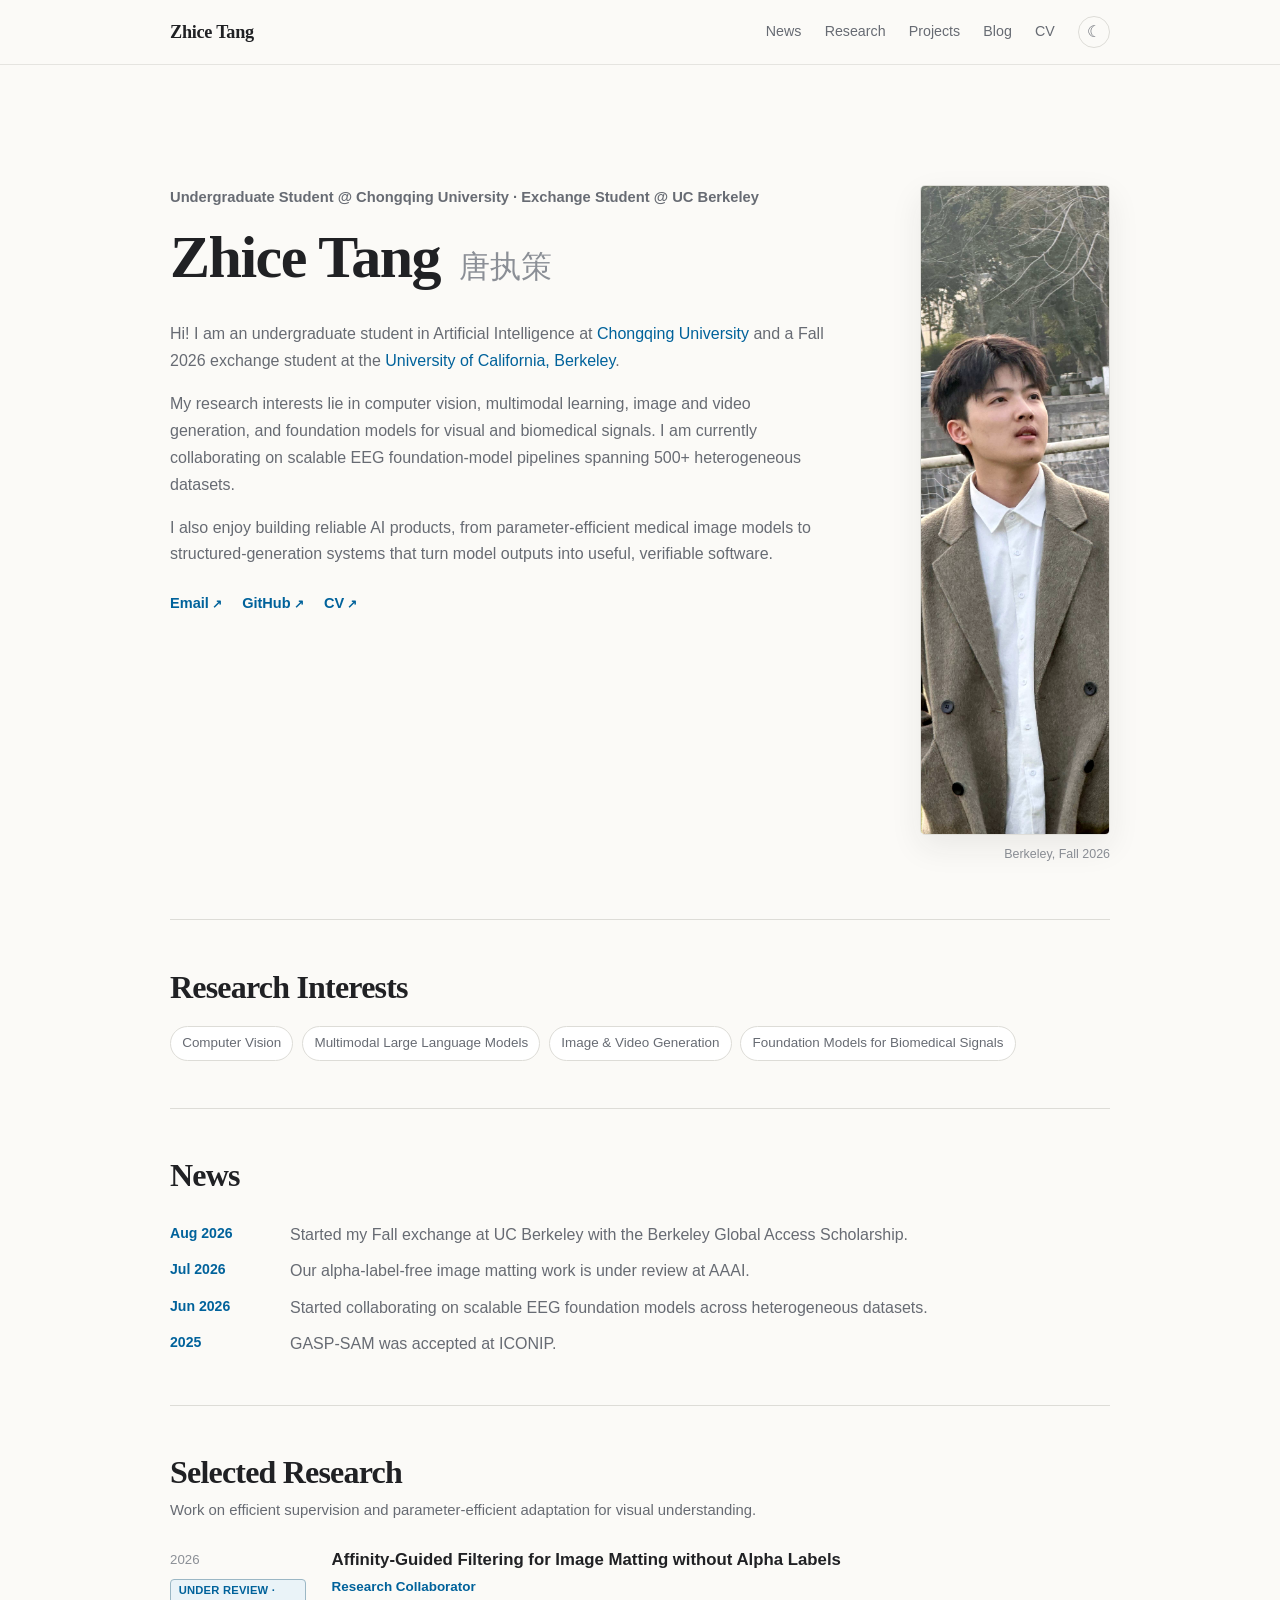
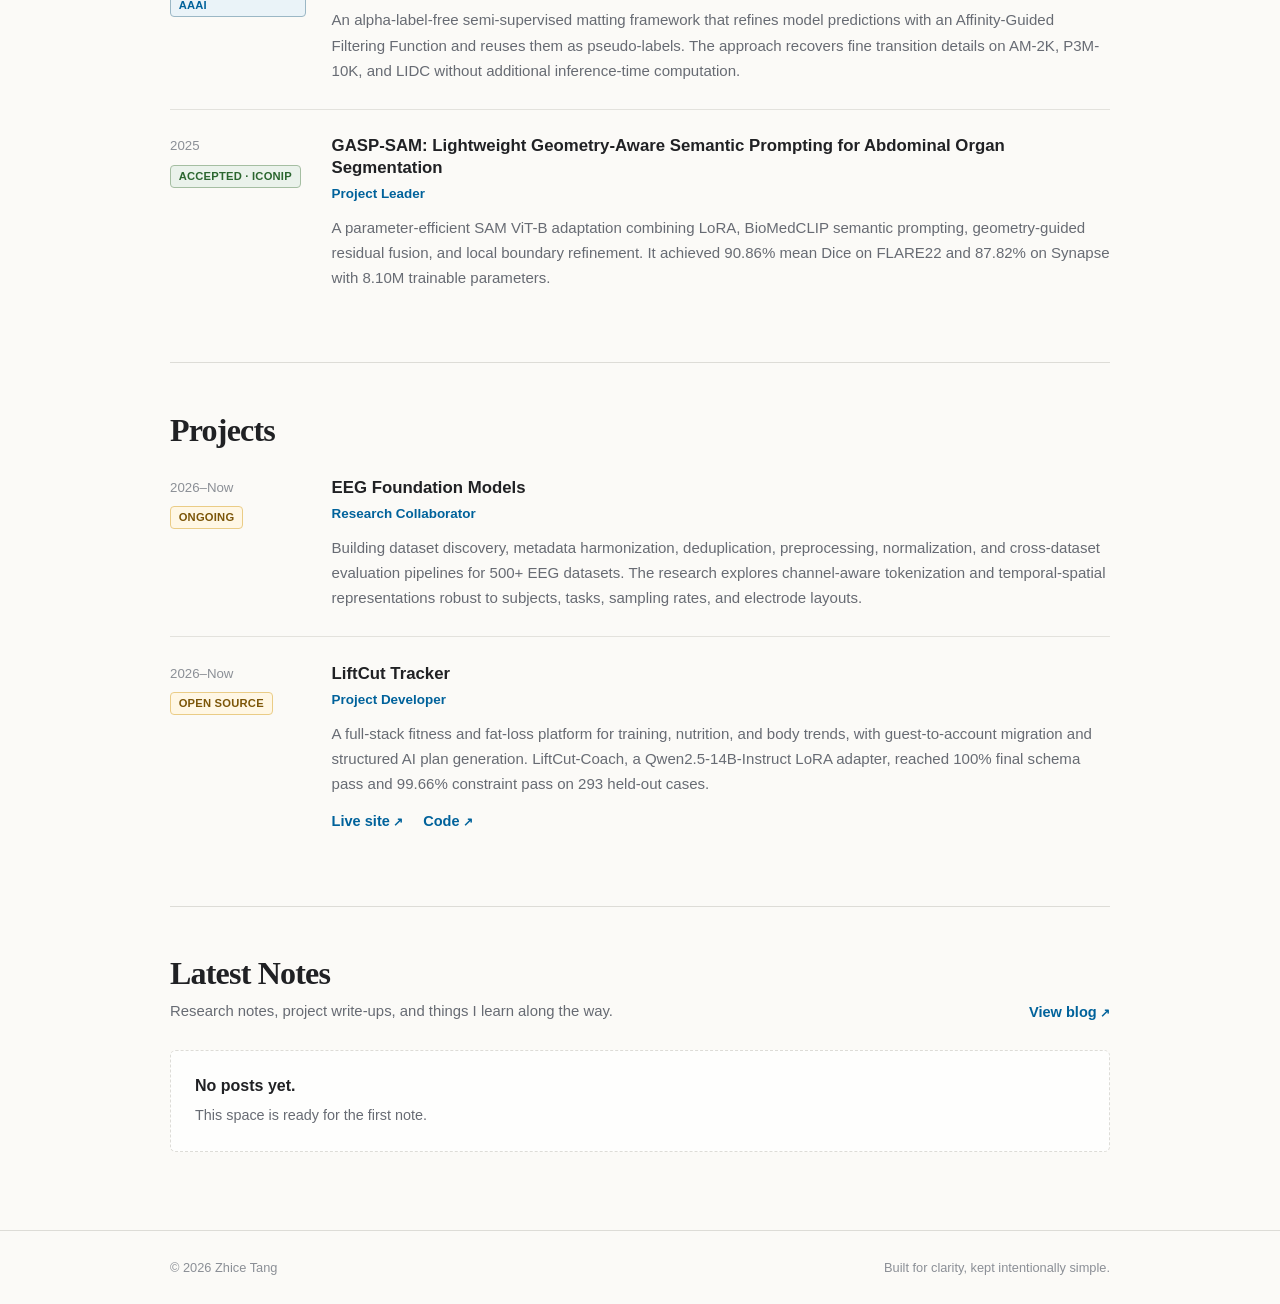
==== commit e0f33b1e: "Redesign academic homepage and add blog scaffold" ====
--- a/index.html
+++ b/index.html
@@ -1,475 +1,214 @@
-<!DOCTYPE html>
+<!doctype html>
 <html lang="en">
 <head>
-  <meta charset="UTF-8">
-  <meta name="viewport" content="width=device-width, initial-scale=1.0">
-  <meta name="description" content="Tang Zhice is an undergraduate AI researcher at Chongqing University and a Fall 2026 exchange student at UC Berkeley, working on EEG and vision foundation models and full-stack AI applications.">
-  <meta name="keywords" content="Tang Zhice, undergraduate researcher, Chongqing University, UC Berkeley exchange student, EEG foundation models, computer vision, medical image analysis, multimodal learning, full-stack AI products">
-  <meta name="author" content="Tang Zhice">
-  <meta property="og:title" content="Tang Zhice — Undergraduate Researcher in AI">
-  <meta property="og:description" content="Academic homepage of Tang Zhice, an AI researcher at Chongqing University and Fall 2026 exchange student at UC Berkeley, working on EEG and vision foundation models.">
+  <meta charset="utf-8">
+  <meta name="viewport" content="width=device-width, initial-scale=1">
+  <meta name="description" content="Zhice Tang is an undergraduate AI researcher at Chongqing University and a Fall 2026 exchange student at UC Berkeley, working on computer vision, multimodal learning, EEG foundation models, and reliable AI systems.">
+  <meta name="author" content="Zhice Tang">
+  <meta property="og:title" content="Zhice Tang">
+  <meta property="og:description" content="Research, projects, and notes from Zhice Tang.">
   <meta property="og:type" content="website">
   <meta property="og:url" content="https://townzc.github.io/">
-  <title>Tang Zhice — Undergraduate Researcher in AI</title>
-  <link rel="preconnect" href="https://fonts.googleapis.com">
-  <link rel="preconnect" href="https://fonts.gstatic.com" crossorigin>
-  <link href="https://fonts.googleapis.com/css2?family=Inter:wght@400;500;600;700&display=swap" rel="stylesheet">
+  <title>Zhice Tang</title>
   <link rel="stylesheet" href="style.css">
+  <script>
+    const savedTheme = localStorage.getItem("theme");
+    const preferredTheme = window.matchMedia("(prefers-color-scheme: dark)").matches ? "dark" : "light";
+    document.documentElement.dataset.theme = savedTheme || preferredTheme;
+  </script>
   <script type="application/ld+json">
     {
       "@context": "https://schema.org",
       "@type": "Person",
-      "name": "Tang Zhice",
+      "name": "Zhice Tang",
+      "alternateName": "唐执策",
+      "url": "https://townzc.github.io/",
+      "email": "mailto:townzc1@gmail.com",
       "jobTitle": "Undergraduate AI Researcher",
       "affiliation": [
-        {
-          "@type": "CollegeOrUniversity",
-          "name": "Chongqing University"
-        },
-        {
-          "@type": "CollegeOrUniversity",
-          "name": "University of California, Berkeley",
-          "description": "Exchange student, August to December 2026"
-        }
+        {"@type": "CollegeOrUniversity", "name": "Chongqing University"},
+        {"@type": "CollegeOrUniversity", "name": "University of California, Berkeley"}
       ],
-      "address": {
-        "@type": "PostalAddress",
-        "addressLocality": "Chongqing",
-        "addressCountry": "China"
-      },
-      "email": "mailto:townzc1@gmail.com",
-      "sameAs": [
-        "https://github.com/Townzc"
-      ]
+      "sameAs": ["https://github.com/Townzc"]
     }
   </script>
 </head>
-<body>
+<body data-page="home">
   <a class="skip-link" href="#main-content">Skip to content</a>
 
-  <header class="site-header" id="top">
-    <div class="container nav-shell">
-      <a class="brand" href="#hero" aria-label="Home">
-        <span class="brand-mark">TZ</span>
-        <span class="brand-text"><strong>Tang Zhice</strong></span>
-      </a>
-
-      <button
-        class="nav-toggle"
-        type="button"
-        aria-expanded="false"
-        aria-controls="site-nav"
-        aria-label="Open navigation menu"
-      >
-        <span></span>
-        <span></span>
-        <span></span>
+  <header class="site-header">
+    <nav class="nav container" aria-label="Primary navigation">
+      <a class="wordmark" href="#top" aria-label="Zhice Tang, home">Zhice Tang</a>
+      <button class="menu-toggle" type="button" aria-expanded="false" aria-controls="nav-links">
+        <span class="sr-only">Open navigation</span>
+        <span></span><span></span><span></span>
       </button>
-
-      <nav class="site-nav" id="site-nav" aria-label="Primary navigation">
-        <a href="#hero" class="nav-link active">Home</a>
-        <a href="#about" class="nav-link">About</a>
-        <a href="#research" class="nav-link">Projects</a>
-        <a href="#industry" class="nav-link">Experience</a>
-        <a href="#awards" class="nav-link">Awards</a>
-        <a href="#skills" class="nav-link">Skills</a>
-        <a href="#contact" class="nav-link">Contact</a>
-      </nav>
-    </div>
+      <div class="nav-links" id="nav-links">
+        <a href="#news">News</a>
+        <a href="#research">Research</a>
+        <a href="#projects">Projects</a>
+        <a href="blog/">Blog</a>
+        <a href="assets/docs/Zhice_Tang_cv.pdf" target="_blank" rel="noopener">CV</a>
+        <button class="theme-toggle" type="button" aria-label="Switch color theme" title="Switch color theme">
+          <span class="theme-icon" aria-hidden="true"></span>
+        </button>
+      </div>
+    </nav>
   </header>
 
-  <main id="main-content">
-
-    <section class="hero section" id="hero">
-      <div class="container hero-grid">
-        <div class="hero-copy reveal">
-          <p class="eyebrow">Undergraduate AI Researcher &middot; Fall 2026 UC Berkeley Exchange</p>
-          <h1>Tang Zhice</h1>
-          <p class="hero-title">Researching foundation models for medical imaging and brain signals.</p>
-
-          <div class="hero-badges" aria-label="Research keywords">
-            <span class="badge">Computer Vision</span>
-            <span class="badge">Foundation Models</span>
-            <span class="badge">EEG Representation Learning</span>
-            <span class="badge">Medical Imaging</span>
-            <span class="badge">Multimodal Learning</span>
-            <span class="badge">Full-Stack AI Products</span>
-          </div>
-
-          <p class="hero-summary">
-            Ranked 7/53 in Artificial Intelligence at Chongqing University. I am currently collaborating with Prof. Chenyu You at Stony Brook University on scalable EEG foundation models. From August through December 2026, I will be an exchange student at the University of California, Berkeley.
-          </p>
-
-          <div class="hero-actions">
-            <a class="button button-primary" href="#contact">Contact Me</a>
-            <a class="button button-secondary" href="#research">View Projects</a>
-            <a class="button button-ghost" href="assets/docs/Zhice_Tang_cv.pdf" target="_blank" rel="noopener">Download CV</a>
-          </div>
-
-          <ul class="hero-links" aria-label="Quick links">
-            <li><a href="mailto:townzc1@gmail.com">townzc1@gmail.com</a></li>
-            <!-- Replace the GitHub URL below if your profile link changes -->
-            <li><a href="https://github.com/Townzc" target="_blank" rel="noopener">GitHub</a></li>
-            <!-- Optional: add Google Scholar link here when available -->
-          </ul>
+  <main class="container" id="main-content">
+    <section class="intro" id="top" aria-labelledby="intro-title">
+      <div class="intro-copy">
+        <p class="role">Undergraduate Student @ Chongqing University · Exchange Student @ UC Berkeley</p>
+        <h1 id="intro-title">Zhice Tang <span>唐执策</span></h1>
+
+        <p>
+          Hi! I am an undergraduate student in Artificial Intelligence at
+          <a href="https://english.cqu.edu.cn/" target="_blank" rel="noopener">Chongqing University</a>
+          and a Fall 2026 exchange student at the
+          <a href="https://www.berkeley.edu/" target="_blank" rel="noopener">University of California, Berkeley</a>.
+        </p>
+        <p>
+          My research interests lie in computer vision, multimodal learning, image and video generation,
+          and foundation models for visual and biomedical signals. I am currently collaborating on scalable
+          EEG foundation-model pipelines spanning 500+ heterogeneous datasets.
+        </p>
+        <p>
+          I also enjoy building reliable AI products, from parameter-efficient medical image models to
+          structured-generation systems that turn model outputs into useful, verifiable software.
+        </p>
+
+        <div class="contact-links" aria-label="Contact and profile links">
+          <a href="mailto:townzc1@gmail.com">Email</a>
+          <a href="https://github.com/Townzc" target="_blank" rel="noopener">GitHub</a>
+          <a href="assets/docs/Zhice_Tang_cv.pdf" target="_blank" rel="noopener">CV</a>
         </div>
-
-        <aside class="hero-visual reveal" aria-label="Profile">
-          <div class="profile-card">
-            <!-- Replace with your own photo at assets/images/profile.jpg -->
-            <img class="profile-photo" src="assets/images/profile.jpg" alt="Portrait of Tang Zhice">
-            <div class="profile-caption">
-              <strong>Tang Zhice</strong>
-              <span>Chongqing University &middot; UC Berkeley Exchange, Fall 2026</span>
+      </div>
+
+      <figure class="profile">
+        <img src="assets/images/profile.jpg" alt="Portrait of Zhice Tang" width="520" height="650">
+        <figcaption>Berkeley, Fall 2026</figcaption>
+      </figure>
+    </section>
+
+    <section class="section" aria-labelledby="interests-title">
+      <h2 id="interests-title">Research Interests</h2>
+      <ul class="interest-list">
+        <li>Computer Vision</li>
+        <li>Multimodal Large Language Models</li>
+        <li>Image &amp; Video Generation</li>
+        <li>Foundation Models for Biomedical Signals</li>
+      </ul>
+    </section>
+
+    <section class="section" id="news" aria-labelledby="news-title">
+      <div class="section-heading">
+        <h2 id="news-title">News</h2>
+      </div>
+      <div class="news-list">
+        <p><time datetime="2026-08">Aug 2026</time><span>Started my Fall exchange at UC Berkeley with the Berkeley Global Access Scholarship.</span></p>
+        <p><time datetime="2026-07">Jul 2026</time><span>Our alpha-label-free image matting work is under review at AAAI.</span></p>
+        <p><time datetime="2026-06">Jun 2026</time><span>Started collaborating on scalable EEG foundation models across heterogeneous datasets.</span></p>
+        <p><time datetime="2025">2025</time><span>GASP-SAM was accepted at ICONIP.</span></p>
+      </div>
+    </section>
+
+    <section class="section" id="research" aria-labelledby="research-title">
+      <div class="section-heading">
+        <h2 id="research-title">Selected Research</h2>
+        <p>Work on efficient supervision and parameter-efficient adaptation for visual understanding.</p>
+      </div>
+
+      <div class="work-list">
+        <article class="work-item">
+          <div class="work-meta"><span>2026</span><span class="status">Under Review · AAAI</span></div>
+          <div class="work-content">
+            <h3>Affinity-Guided Filtering for Image Matting without Alpha Labels</h3>
+            <p class="work-role">Research Collaborator</p>
+            <p>
+              An alpha-label-free semi-supervised matting framework that refines model predictions with an
+              Affinity-Guided Filtering Function and reuses them as pseudo-labels. The approach recovers fine
+              transition details on AM-2K, P3M-10K, and LIDC without additional inference-time computation.
+            </p>
+          </div>
+        </article>
+
+        <article class="work-item">
+          <div class="work-meta"><span>2025</span><span class="status accepted">Accepted · ICONIP</span></div>
+          <div class="work-content">
+            <h3>GASP-SAM: Lightweight Geometry-Aware Semantic Prompting for Abdominal Organ Segmentation</h3>
+            <p class="work-role">Project Leader</p>
+            <p>
+              A parameter-efficient SAM ViT-B adaptation combining LoRA, BioMedCLIP semantic prompting,
+              geometry-guided residual fusion, and local boundary refinement. It achieved 90.86% mean Dice on
+              FLARE22 and 87.82% on Synapse with 8.10M trainable parameters.
+            </p>
+          </div>
+        </article>
+      </div>
+    </section>
+
+    <section class="section" id="projects" aria-labelledby="projects-title">
+      <div class="section-heading">
+        <h2 id="projects-title">Projects</h2>
+      </div>
+
+      <div class="work-list">
+        <article class="work-item">
+          <div class="work-meta"><span>2026–Now</span><span class="status ongoing">Ongoing</span></div>
+          <div class="work-content">
+            <h3>EEG Foundation Models</h3>
+            <p class="work-role">Research Collaborator</p>
+            <p>
+              Building dataset discovery, metadata harmonization, deduplication, preprocessing, normalization,
+              and cross-dataset evaluation pipelines for 500+ EEG datasets. The research explores channel-aware
+              tokenization and temporal-spatial representations robust to subjects, tasks, sampling rates, and electrode layouts.
+            </p>
+          </div>
+        </article>
+
+        <article class="work-item">
+          <div class="work-meta"><span>2026–Now</span><span class="status product">Open Source</span></div>
+          <div class="work-content">
+            <h3>LiftCut Tracker</h3>
+            <p class="work-role">Project Developer</p>
+            <p>
+              A full-stack fitness and fat-loss platform for training, nutrition, and body trends, with guest-to-account
+              migration and structured AI plan generation. LiftCut-Coach, a Qwen2.5-14B-Instruct LoRA adapter,
+              reached 100% final schema pass and 99.66% constraint pass on 293 held-out cases.
+            </p>
+            <div class="item-links">
+              <a href="https://www.liftcuttracker.com/" target="_blank" rel="noopener">Live site</a>
+              <a href="https://github.com/Townzc/liftcut-tracker" target="_blank" rel="noopener">Code</a>
             </div>
           </div>
-
-          <div class="highlight-card">
-            <p class="highlight-label">Academic Snapshot</p>
-            <ul class="highlight-list">
-              <li><strong>Degree</strong><span>B.AI., Chongqing University</span></li>
-              <li><strong>GPA</strong><span>3.52 / 4.0 &nbsp;&middot;&nbsp; Rank 7 / 53</span></li>
-              <li><strong>Focus</strong><span>EEG &amp; Vision Foundation Models</span></li>
-              <li><strong>Exchange</strong><span>UC Berkeley &middot; Aug. - Dec. 2026</span></li>
-              <li><strong>Status</strong><span>Research Collaborator, Stony Brook University</span></li>
-            </ul>
-          </div>
-        </aside>
-      </div>
-    </section>
-
-    <section class="section" id="about">
-      <div class="container">
-        <div class="section-heading reveal">
-          <p class="section-kicker">About</p>
-          <h2>Academic Background</h2>
-          <p>
-            Pursuing a B.AI. at Chongqing University (School of Big Data &amp; Software Engineering), with research experience in medical image analysis, EEG foundation models, and deployable AI systems. I will join the University of California, Berkeley as an exchange student from August through December 2026.
-          </p>
+        </article>
+      </div>
+    </section>
+
+    <section class="section" id="blog" aria-labelledby="blog-title">
+      <div class="section-heading inline-heading">
+        <div>
+          <h2 id="blog-title">Latest Notes</h2>
+          <p>Research notes, project write-ups, and things I learn along the way.</p>
         </div>
-
-        <div class="about-grid">
-          <article class="card reveal">
-            <h3>Education</h3>
-            <p class="card-meta">Chongqing University</p>
-            <p>Sep. 2023 – Jun. 2027 (Expected)</p>
-            <p><strong>Bachelor of Artificial Intelligence</strong></p>
-            <p>School of Big Data &amp; Software Engineering</p>
-            <p><strong>GPA:</strong> 3.52 / 4.0 &nbsp;&nbsp; <strong>Rank:</strong> 7 / 53</p>
-            <p class="card-meta">University of California, Berkeley</p>
-            <p>Aug. 2026 &ndash; Dec. 2026</p>
-            <p><strong>Exchange Student</strong></p>
-          </article>
-
-          <article class="card reveal">
-            <h3>Core Coursework</h3>
-            <ul class="coursework-list">
-              <li><span>Deep Learning</span><strong>95<small>/100</small></strong></li>
-              <li><span>Statistical Analysis</span><strong>96<small>/100</small></strong></li>
-              <li><span>Data Structures</span><strong>93<small>/100</small></strong></li>
-              <li><span>Programming Techniques</span><strong>96<small>/100</small></strong></li>
-            </ul>
-          </article>
-
-          <article class="card reveal">
-            <h3>Research Interests</h3>
-            <div class="tag-group">
-              <span class="tag">Computer Vision</span>
-              <span class="tag">EEG Foundation Models</span>
-              <span class="tag">Multimodal Large Language Models</span>
-              <span class="tag">Image &amp; Video Generation</span>
-              <span class="tag">Embodied AI</span>
-              <span class="tag">Medical Image Analysis</span>
-            </div>
-          </article>
+        <a class="text-link" href="blog/">View blog</a>
+      </div>
+      <div id="latest-posts" class="posts-list" aria-live="polite">
+        <div class="empty-state">
+          <p>No posts yet.</p>
+          <span>This space is ready for the first note.</span>
         </div>
       </div>
     </section>
-
-    <section class="section section-alt" id="research">
-      <div class="container">
-        <div class="section-heading reveal">
-          <p class="section-kicker">Research &amp; Product Engineering</p>
-          <h2>Selected Research &amp; Engineering Projects</h2>
-          <p>
-            My work spans brain and vision foundation models alongside deployable AI products, from scalable EEG representation learning and medical image segmentation to reliable full-stack systems.
-          </p>
-        </div>
-
-        <div class="timeline">
-          <article class="timeline-card featured reveal">
-            <div class="timeline-top">
-              <p class="timeline-date">June 2026 &ndash; Present</p>
-              <span class="status-pill">Stony Brook University</span>
-            </div>
-            <h3>EEG Foundation Models</h3>
-            <p class="card-meta">Research Collaborator &middot; with Prof. Chenyu You</p>
-            <p>
-              Conducting research on scalable EEG representation learning for multi-subject, multi-channel, and multi-task brain-signal data.
-            </p>
-            <ul class="feature-list">
-              <li>Surveying EEG and brain foundation models, including masked EEG modeling, channel-aware tokenization, temporal-spatial representation learning, contrastive alignment, and downstream decoding strategies.</li>
-              <li>Investigating robust EEG representations that improve cross-subject and cross-dataset generalization across acquisition settings, tasks, sampling rates, and electrode layouts.</li>
-              <li>Preparing experimental pipelines for EEG preprocessing, segmentation, normalization, dataset organization, and evaluation on classification, decoding, and representation-transfer tasks.</li>
-            </ul>
-          </article>
-
-          <article class="timeline-card reveal">
-            <div class="timeline-top">
-              <p class="timeline-date">Dec. 2024 &ndash; May 2025</p>
-              <span class="status-pill status-pill-muted">Completed</span>
-            </div>
-            <h3>GASP-SAM: Lightweight Geometry-Aware Semantic Prompting for Abdominal Organ Segmentation</h3>
-            <p class="card-meta">Project Leader</p>
-            <p>
-              A two-stage SAM adaptation framework for box-prompted abdominal multi-organ CT segmentation, designed to reduce domain shift, add organ-specific semantics to spatial prompts, and correct local boundary errors without disrupting reliable coarse predictions.
-            </p>
-            <ul class="feature-list">
-              <li>Adapted SAM ViT-B with LoRA while keeping the SAM prompt encoder and BioMedCLIP text encoder frozen, reaching strong medical-domain transfer with only 8.10M trainable parameters.</li>
-              <li>Designed organ-aware semantic prompt learning and TextCIM cross-modal interaction to inject anatomical identity into dense SAM image features.</li>
-              <li>Introduced geometry-guided residual fusion with boundary, center, and signed-distance cues so structural priors remain active during inference.</li>
-              <li>Built a compact local residual refiner that corrects boundary errors only within ROI regions, avoiding unnecessary modification of reliable coarse predictions.</li>
-              <li>Implemented the full PyTorch training and evaluation pipeline, including LoRA adaptation, semantic-geometry supervision, staged training, and 3D reconstruction-based evaluation.</li>
-            </ul>
-            <p class="result-heading">Controlled Box-Prompt Results</p>
-            <div class="result-grid">
-              <div>
-                <span class="result-label">FLARE22 Common 8 Organs</span>
-                <p>90.86% Dice with 8.10M trainable parameters</p>
-              </div>
-              <div>
-                <span class="result-label">Synapse Benchmark</span>
-                <p>87.82% mean Dice</p>
-              </div>
-            </div>
-          </article>
-
-          <article class="timeline-card reveal">
-            <div class="timeline-top">
-              <p class="timeline-date">Mar. 2026 &ndash; Present</p>
-              <span class="status-pill">Full-Stack AI Product</span>
-            </div>
-            <h3>LiftCut Tracker: AI-Powered Fitness and Fat-Loss Tracking Platform</h3>
-            <p class="card-meta">Project Developer &middot; LLM Applications and Product Engineering</p>
-            <p>
-              Building a full-stack AI fitness and fat-loss tracking platform that brings together training plans, workout logs, nutrition records, body metrics, onboarding, profile management, PDF export, and guest-to-account migration.
-            </p>
-            <ul class="feature-list">
-              <li>Designed a reliable AI plan-generation workflow that validates user constraints, extracts, unwraps, and normalizes LLM outputs, then applies strict Zod checks before users preview, edit, and persist training or nutrition plans.</li>
-              <li>Built a multi-provider AI backend that supports DeepSeek, OpenAI-compatible APIs, and local vLLM serving, with provider-specific configuration and timeout handling for cloud and self-hosted models.</li>
-              <li>Fine-tuned LiftCut-Coach, a Qwen2.5-14B-Instruct LoRA adapter, and developed an evaluation pipeline over 293 held-out cases for structured AI plan generation.</li>
-            </ul>
-            <p class="result-heading">Selected Outcomes</p>
-            <div class="result-grid">
-              <div>
-                <span class="result-label">Schema Reliability</span>
-                <p>100% final schema pass on 293 held-out cases.</p>
-              </div>
-              <div>
-                <span class="result-label">Constraint Satisfaction</span>
-                <p>99.66% constraint pass for structured AI plan generation.</p>
-              </div>
-              <div>
-                <span class="result-label">Model</span>
-                <p>LiftCut-Coach, a Qwen2.5-14B-Instruct LoRA adapter.</p>
-              </div>
-              <div>
-                <span class="result-label">Deployment Flexibility</span>
-                <p>Cloud, OpenAI-compatible, and local vLLM model providers.</p>
-              </div>
-            </div>
-            <div class="project-actions">
-              <a class="button button-secondary" href="https://github.com/Townzc/liftcut-tracker" target="_blank" rel="noopener">View Repository</a>
-            </div>
-          </article>
-
-          <article class="timeline-card reveal">
-            <div class="timeline-top">
-              <p class="timeline-date">Aug. 2024 – Sep. 2024</p>
-              <span class="status-pill status-pill-muted">Completed</span>
-            </div>
-            <h3>Real-time Face Recognition System</h3>
-            <p class="card-meta">Project Developer</p>
-            <p>
-              End-to-end face recognition system covering data collection, CNN training, and web-based inference.
-            </p>
-            <ul class="feature-list">
-              <li>Automated face data acquisition with OpenCV and Haar Cascade detection for structured per-person dataset creation.</li>
-              <li>Trained a two-layer CNN using TensorFlow/Keras with max-pooling, a 1024-unit FC layer, and Adam optimization for multi-class classification.</li>
-              <li>Deployed the model as a Flask web application supporting both image-upload and real-time video-stream recognition.</li>
-            </ul>
-          </article>
-        </div>
-      </div>
-    </section>
-
-    <section class="section" id="industry">
-      <div class="container">
-        <div class="section-heading reveal">
-          <p class="section-kicker">Industry</p>
-          <h2>Professional Experience</h2>
-        </div>
-
-        <article class="card experience-card reveal">
-          <div class="experience-header">
-            <div>
-              <h3>CITIC Securities</h3>
-              <p class="card-meta">Research Intern</p>
-            </div>
-            <div class="experience-meta">
-              <span>Beijing, China</span>
-              <span>Jan. 2024 – Feb. 2024</span>
-            </div>
-          </div>
-          <ul class="feature-list">
-            <li>Collected, cleaned, and organized market and company data from multiple sources for industry research.</li>
-            <li>Performed data analysis and visualization to support sector trend tracking and investment research.</li>
-            <li>Contributed to research reporting by summarizing industry developments and comparing company performance.</li>
-          </ul>
-        </article>
-      </div>
-    </section>
-
-    <section class="section section-alt" id="awards">
-      <div class="container">
-        <div class="section-heading reveal">
-          <p class="section-kicker">Awards &amp; Leadership</p>
-          <h2>Recognition</h2>
-        </div>
-
-        <div class="two-column-grid">
-          <article class="card reveal">
-            <h3>Scholarships &amp; Honors</h3>
-            <ul class="clean-list">
-              <li>Second-Prize Academic Scholarship, Chongqing University, 2024</li>
-              <li>Third-Prize Academic Scholarship, Chongqing University, 2025</li>
-              <li>Merit Student Award, Chongqing University, 2025</li>
-            </ul>
-          </article>
-
-          <article class="card reveal">
-            <h3>Leadership</h3>
-            <p class="card-meta">Captain, National Flag Guard Team</p>
-            <p>Chongqing University · Sep. 2023 – Present</p>
-            <p>
-              Leading routine training, coordination, and ceremonial activities; responsible for team discipline and institutional representation at major campus events.
-            </p>
-          </article>
-        </div>
-      </div>
-    </section>
-
-    <section class="section" id="skills">
-      <div class="container">
-        <div class="section-heading reveal">
-          <p class="section-kicker">Skills</p>
-          <h2>Technical Profile</h2>
-        </div>
-
-        <div class="skills-grid">
-          <article class="card reveal">
-            <h3>Programming</h3>
-            <div class="tag-group">
-              <span class="tag">Python</span>
-              <span class="tag">C++</span>
-              <span class="tag">TypeScript</span>
-              <span class="tag">JavaScript</span>
-            </div>
-          </article>
-
-          <article class="card reveal">
-            <h3>Frameworks, Platforms &amp; Tools</h3>
-            <div class="tag-group">
-              <span class="tag">PyTorch</span>
-              <span class="tag">TensorFlow / Keras</span>
-              <span class="tag">OpenCV</span>
-              <span class="tag">Flask</span>
-              <span class="tag">Next.js / React</span>
-              <span class="tag">Supabase Auth / Postgres / Storage</span>
-              <span class="tag">Tailwind CSS</span>
-              <span class="tag">shadcn/ui</span>
-              <span class="tag">Zod / Zustand</span>
-              <span class="tag">DeepSeek API</span>
-              <span class="tag">OpenAI-Compatible APIs</span>
-              <span class="tag">vLLM</span>
-              <span class="tag">REST API Deployment</span>
-              <span class="tag">Database Deployment</span>
-              <span class="tag">Recharts</span>
-              <span class="tag">jsPDF</span>
-              <span class="tag">Git / GitHub</span>
-              <span class="tag">Hugging Face</span>
-            </div>
-          </article>
-
-          <article class="card reveal">
-            <h3>Research Skills</h3>
-            <div class="tag-group">
-              <span class="tag">Experimental Design</span>
-              <span class="tag">EEG Data Preprocessing</span>
-              <span class="tag">Model Fine-Tuning</span>
-              <span class="tag">Cross-Dataset Evaluation</span>
-              <span class="tag">Data Analysis &amp; Visualization</span>
-              <span class="tag">Scientific Writing</span>
-              <span class="tag">Literature Review</span>
-            </div>
-          </article>
-
-          <article class="card reveal">
-            <h3>Languages</h3>
-            <div class="tag-group">
-              <span class="tag">Mandarin (Native)</span>
-              <span class="tag">English (IELTS 6.5)</span>
-            </div>
-          </article>
-        </div>
-      </div>
-    </section>
-
-    <section class="section contact-section" id="contact">
-      <div class="container contact-shell">
-        <div class="section-heading reveal">
-          <p class="section-kicker">Contact</p>
-          <h2>Let's Connect</h2>
-          <p>
-            I am actively seeking research opportunities and welcome discussions on potential collaboration, graduate study, or research internships. Please feel free to reach out.
-          </p>
-        </div>
-
-        <div class="contact-grid">
-          <article class="card reveal">
-            <h3>Reach Me</h3>
-            <ul class="contact-list">
-              <li><span>Email</span><a href="mailto:townzc1@gmail.com">townzc1@gmail.com</a></li>
-              <li><span>GitHub</span><a href="https://github.com/Townzc" target="_blank" rel="noopener">github.com/Townzc</a></li>
-              <li><span>Location</span><strong>Chongqing, China &middot; Berkeley, CA (Aug. - Dec. 2026)</strong></li>
-            </ul>
-          </article>
-
-          <article class="card contact-cta-card reveal">
-            <h3>About Me</h3>
-            <p>
-              Tang Zhice is an undergraduate AI researcher at Chongqing University and a Fall 2026 exchange student at UC Berkeley. His work spans EEG and vision foundation models, medical image analysis, and reliable full-stack AI applications.
-            </p>
-            <div class="contact-actions">
-              <a class="button button-primary" href="mailto:townzc1@gmail.com">Email Me</a>
-              <a class="button button-secondary" href="assets/docs/Zhice_Tang_cv.pdf" target="_blank" rel="noopener">Download CV</a>
-            </div>
-          </article>
-        </div>
-      </div>
-    </section>
   </main>
 
-  <footer class="site-footer">
-    <div class="container footer-shell">
-      <p>&copy; <span id="current-year">2026</span> Tang Zhice</p>
-      <a href="#hero">Back to top</a>
+  <footer>
+    <div class="container footer-inner">
+      <p>© <span id="current-year">2026</span> Zhice Tang</p>
+      <p>Built for clarity, kept intentionally simple.</p>
     </div>
   </footer>
-
-  <button class="back-to-top" type="button" aria-label="Back to top">
-    <span aria-hidden="true">↑</span>
-  </button>
 
   <script src="script.js"></script>
 </body>
--- a/style.css
+++ b/style.css
@@ -1,31 +1,34 @@
 :root {
-  --color-background: #f7f9fc;
-  --color-surface: #ffffff;
-  --color-surface-muted: #f1f5fb;
-  --color-text: #1a2332;
-  --color-text-muted: #546178;
-  --color-border: #dbe4f0;
-  --color-accent: #2457a6;
-  --color-accent-strong: #173d78;
-  --color-accent-soft: #e8f0fc;
-  --color-shadow: 0 16px 36px rgba(20, 38, 68, 0.09);
-  --color-shadow-soft: 0 8px 22px rgba(20, 38, 68, 0.06);
-  --font-sans: "Inter", "Segoe UI", "Helvetica Neue", Arial, sans-serif;
-  --font-serif: Georgia, "Times New Roman", serif;
-  --container-width: 1100px;
-  --radius-large: 22px;
-  --radius-medium: 16px;
-  --radius-small: 10px;
-  --space-1: 0.5rem;
-  --space-2: 0.75rem;
-  --space-3: 1rem;
-  --space-4: 1.5rem;
-  --space-5: 2rem;
-  --space-6: 3rem;
-  --space-7: 4.5rem;
-  --space-8: 6rem;
-  --header-height: 72px;
-  --transition: 200ms ease;
+  color-scheme: light;
+  --bg: #fbfaf7;
+  --surface: #ffffff;
+  --text: #202124;
+  --muted: #676b73;
+  --faint: #8b8f96;
+  --border: #dddcd7;
+  --accent: #00629b;
+  --accent-strong: #003262;
+  --accent-soft: #eaf3f8;
+  --gold: #fdb515;
+  --header-bg: rgba(251, 250, 247, 0.92);
+  --shadow: 0 12px 32px rgba(32, 33, 36, 0.08);
+  --max-width: 940px;
+}
+
+:root[data-theme="dark"] {
+  color-scheme: dark;
+  --bg: #151719;
+  --surface: #1d2023;
+  --text: #e9eaec;
+  --muted: #b0b3b8;
+  --faint: #8d9299;
+  --border: #34383d;
+  --accent: #7fc1e6;
+  --accent-strong: #9bd7f5;
+  --accent-soft: #192e3a;
+  --gold: #f4c95d;
+  --header-bg: rgba(21, 23, 25, 0.92);
+  --shadow: 0 12px 32px rgba(0, 0, 0, 0.22);
 }
 
 *,
@@ -36,27 +39,28 @@
 
 html {
   scroll-behavior: smooth;
+  scroll-padding-top: 5rem;
 }
 
 body {
   margin: 0;
-  font-family: var(--font-sans);
-  background: var(--color-background);
-  color: var(--color-text);
+  background: var(--bg);
+  color: var(--text);
+  font-family: Inter, ui-sans-serif, -apple-system, BlinkMacSystemFont, "Segoe UI", sans-serif;
+  font-size: 16px;
   line-height: 1.68;
-  font-size: 15px;
-  -webkit-font-smoothing: antialiased;
   text-rendering: optimizeLegibility;
 }
 
-img {
-  max-width: 100%;
-  display: block;
-}
-
 a {
-  color: inherit;
+  color: var(--accent);
   text-decoration: none;
+  text-underline-offset: 0.18em;
+}
+
+a:hover {
+  color: var(--accent-strong);
+  text-decoration: underline;
 }
 
 button,
@@ -64,768 +68,583 @@
   -webkit-tap-highlight-color: transparent;
 }
 
-button,
-input,
-textarea,
-select {
-  font: inherit;
-}
-
-:focus-visible {
-  outline: 3px solid rgba(36, 87, 166, 0.28);
+button:focus-visible,
+a:focus-visible {
+  outline: 3px solid color-mix(in srgb, var(--accent) 48%, transparent);
   outline-offset: 3px;
 }
 
+.container {
+  width: min(calc(100% - 2.5rem), var(--max-width));
+  margin-inline: auto;
+}
+
+.sr-only,
+.skip-link:not(:focus) {
+  position: absolute;
+  width: 1px;
+  height: 1px;
+  padding: 0;
+  margin: -1px;
+  overflow: hidden;
+  clip: rect(0, 0, 0, 0);
+  white-space: nowrap;
+  border: 0;
+}
+
 .skip-link {
-  position: absolute;
-  left: 1rem;
-  top: -3rem;
-  z-index: 1000;
-  padding: 0.75rem 1rem;
-  background: var(--color-accent);
-  color: #fff;
-  border-radius: var(--radius-small);
-  transition: top var(--transition);
-}
-
-.skip-link:focus {
-  top: 1rem;
-}
-
-.container {
-  width: min(calc(100% - 2rem), var(--container-width));
-  margin: 0 auto;
-}
-
-.section {
-  padding: var(--space-8) 0;
-  scroll-margin-top: calc(var(--header-height) + 24px);
-}
-
-.section-alt {
-  background: rgba(255, 255, 255, 0.55);
-}
-
-/* ───── Header ───── */
+  position: fixed;
+  top: 0.75rem;
+  left: 0.75rem;
+  z-index: 20;
+  padding: 0.55rem 0.85rem;
+  border-radius: 0.35rem;
+  background: var(--text);
+  color: var(--bg);
+}
 
 .site-header {
   position: sticky;
   top: 0;
-  z-index: 100;
-  backdrop-filter: blur(18px);
-  background: rgba(247, 249, 252, 0.92);
-  border-bottom: 1px solid rgba(219, 228, 240, 0.8);
-}
-
-.nav-shell {
-  min-height: var(--header-height);
+  z-index: 10;
+  background: var(--header-bg);
+  border-bottom: 1px solid color-mix(in srgb, var(--border) 72%, transparent);
+  backdrop-filter: blur(14px);
+}
+
+.nav {
+  min-height: 4rem;
   display: flex;
   align-items: center;
   justify-content: space-between;
-  gap: var(--space-4);
-}
-
-.brand {
-  display: inline-flex;
+  gap: 1.25rem;
+}
+
+.wordmark {
+  color: var(--text);
+  font-family: Georgia, "Times New Roman", serif;
+  font-size: 1.14rem;
+  font-weight: 700;
+  letter-spacing: -0.015em;
+}
+
+.wordmark:hover {
+  color: var(--accent);
+  text-decoration: none;
+}
+
+.nav-links {
+  display: flex;
   align-items: center;
-  gap: var(--space-2);
-  min-width: 0;
-}
-
-.brand-mark {
+  gap: 1.45rem;
+}
+
+.nav-links > a {
+  color: var(--muted);
+  font-size: 0.89rem;
+  font-weight: 520;
+}
+
+.nav-links > a:hover,
+.nav-links > a[aria-current="page"] {
+  color: var(--accent);
+  text-decoration: none;
+}
+
+.menu-toggle,
+.theme-toggle {
+  border: 0;
+  background: transparent;
+  color: var(--muted);
+  cursor: pointer;
+}
+
+.menu-toggle {
+  display: none;
   width: 2.5rem;
   height: 2.5rem;
-  border-radius: 50%;
-  display: inline-flex;
-  align-items: center;
-  justify-content: center;
-  background: linear-gradient(135deg, var(--color-accent-soft), #fff);
-  color: var(--color-accent);
-  font-weight: 700;
-  font-size: 0.88rem;
-  box-shadow: inset 0 0 0 1px rgba(36, 87, 166, 0.12);
-}
-
-.brand-text strong {
-  font-size: 0.95rem;
-  letter-spacing: -0.01em;
-}
-
-.site-nav {
-  display: flex;
-  align-items: center;
-  gap: 0.25rem;
-}
-
-.nav-link {
-  padding: 0.55rem 0.85rem;
-  color: var(--color-text-muted);
-  border-radius: 999px;
-  font-weight: 500;
-  font-size: 0.88rem;
-  transition: color var(--transition), background-color var(--transition);
-}
-
-.nav-link:hover,
-.nav-link.active {
-  color: var(--color-accent);
-  background: var(--color-accent-soft);
-}
-
-.nav-toggle {
-  display: none;
-  width: 2.7rem;
-  height: 2.7rem;
-  border: 1px solid var(--color-border);
-  border-radius: 12px;
-  background: #fff;
-  padding: 0;
-  align-items: center;
-  justify-content: center;
-  flex-direction: column;
-  gap: 0.26rem;
-  cursor: pointer;
-}
-
-.nav-toggle span {
+  padding: 0.62rem;
+}
+
+.menu-toggle > span:not(.sr-only) {
   display: block;
-  width: 1.1rem;
-  height: 2px;
-  background: var(--color-text);
-  border-radius: 999px;
-  transition: transform var(--transition), opacity var(--transition);
-}
-
-/* ───── Hero ───── */
-
-.hero {
-  padding-top: calc(var(--space-8) + 1rem);
-}
-
-.hero-grid {
-  display: grid;
-  grid-template-columns: minmax(0, 1.55fr) minmax(260px, 0.85fr);
-  gap: var(--space-6);
-  align-items: start;
-}
-
-.eyebrow,
-.section-kicker {
-  color: var(--color-accent);
-  font-size: 0.82rem;
-  font-weight: 700;
-  letter-spacing: 0.06em;
-  text-transform: uppercase;
-  margin: 0 0 0.5rem;
-}
-
-.highlight-label,
-.timeline-date,
-.card-meta,
-.result-label {
-  color: var(--color-accent);
-  font-size: 0.88rem;
-  letter-spacing: 0.02em;
-}
-
-.hero h1,
-.section-heading h2 {
-  font-family: var(--font-serif);
-  letter-spacing: -0.03em;
-  line-height: 1.08;
-  margin: 0;
-}
-
-.hero h1 {
-  font-size: clamp(2.6rem, 5.5vw, 4.5rem);
-  margin-bottom: 0.85rem;
-}
-
-.hero-title {
-  margin: 0 0 1.25rem;
-  font-size: clamp(1.08rem, 1.8vw, 1.32rem);
-  color: var(--color-text-muted);
-  max-width: 36rem;
-  line-height: 1.55;
-}
-
-.hero-summary,
-.section-heading p,
-.card p,
-.timeline-card p {
-  color: var(--color-text-muted);
-}
-
-.hero-summary {
-  max-width: 38rem;
-  font-size: 0.94rem;
-  line-height: 1.72;
-}
-
-.hero-badges,
-.tag-group,
-.hero-links,
-.contact-actions,
-.project-actions {
-  display: flex;
-  flex-wrap: wrap;
-  gap: 0.6rem;
-}
-
-.badge,
-.tag,
-.status-pill {
-  display: inline-flex;
-  align-items: center;
-  justify-content: center;
-  max-width: 100%;
-  padding: 0.4rem 0.75rem;
-  border-radius: 999px;
-  font-size: 0.84rem;
-  font-weight: 500;
-  line-height: 1.35;
-  text-align: center;
-  overflow-wrap: anywhere;
-  border: 1px solid transparent;
-  transition: background-color var(--transition), border-color var(--transition), color var(--transition);
-}
-
-.badge {
-  background: var(--color-accent-soft);
-  color: var(--color-accent);
-}
-
-.hero-actions,
-.contact-actions {
-  margin-top: 1.5rem;
-}
-
-.project-actions {
-  margin-top: 1.35rem;
-}
-
-.button {
-  display: inline-flex;
-  align-items: center;
-  justify-content: center;
-  padding: 0.78rem 1.2rem;
-  border-radius: 999px;
-  border: 1px solid transparent;
-  font-weight: 600;
-  font-size: 0.88rem;
-  transition: transform var(--transition), box-shadow var(--transition), border-color var(--transition), background-color var(--transition), color var(--transition);
-}
-
-.button:hover {
-  transform: translateY(-2px);
-}
-
-.button-primary {
-  background: var(--color-accent);
-  color: #fff;
-  box-shadow: var(--color-shadow-soft);
-}
-
-.button-primary:hover {
-  background: var(--color-accent-strong);
-}
-
-.button-secondary {
-  background: #fff;
-  color: var(--color-accent);
-  border-color: rgba(36, 87, 166, 0.18);
-}
-
-.button-secondary:hover,
-.button-ghost:hover {
-  border-color: rgba(36, 87, 166, 0.28);
-  box-shadow: var(--color-shadow-soft);
-}
-
-.button-ghost {
-  background: transparent;
-  color: var(--color-text);
-  border-color: var(--color-border);
-}
-
-.hero-links {
-  list-style: none;
-  padding: 0;
-  margin: 1.25rem 0 0;
-}
-
-.hero-links a {
-  color: var(--color-text-muted);
-  font-size: 0.9rem;
-  border-bottom: 1px solid transparent;
-  transition: color var(--transition), border-color var(--transition);
-}
-
-.hero-links a:hover {
-  color: var(--color-accent);
-  border-color: rgba(36, 87, 166, 0.26);
-}
-
-/* ───── Profile / Sidebar Cards ───── */
-
-.hero-visual {
-  display: grid;
-  gap: var(--space-4);
-}
-
-.profile-card,
-.highlight-card,
-.card,
-.timeline-card {
-  background: var(--color-surface);
-  border: 1px solid rgba(219, 228, 240, 0.85);
-  border-radius: var(--radius-large);
-  box-shadow: var(--color-shadow-soft);
-}
-
-.profile-card,
-.highlight-card,
-.card {
-  padding: var(--space-5);
-}
-
-.profile-card {
-  text-align: center;
-}
-
-.profile-photo {
-  width: min(100%, 240px);
-  aspect-ratio: 1 / 1.12;
-  margin: 0 auto 1.15rem;
-  border-radius: 24px;
-  object-fit: cover;
-  object-position: center top;
-  border: 1px solid rgba(36, 87, 166, 0.1);
-  box-shadow: 0 6px 20px rgba(20, 38, 68, 0.1);
-}
-
-.profile-caption {
-  display: grid;
-  gap: 0.2rem;
-}
-
-.profile-caption strong {
-  font-size: 1.02rem;
-}
-
-.profile-caption span {
-  color: var(--color-text-muted);
-  font-size: 0.88rem;
-}
-
-.highlight-card {
-  background: linear-gradient(180deg, #ffffff 0%, #f8fbff 100%);
-}
-
-.highlight-label {
-  font-weight: 600;
-  margin: 0 0 0.75rem;
-}
-
-.highlight-list {
-  list-style: none;
-  margin: 0;
-  padding: 0;
-}
-
-.highlight-list li {
-  display: flex;
-  gap: 0.75rem;
-  padding: 0.45rem 0;
-  border-bottom: 1px solid rgba(219, 228, 240, 0.5);
-  font-size: 0.9rem;
-  color: var(--color-text-muted);
-}
-
-.highlight-list li:last-child {
-  border-bottom: none;
-}
-
-.highlight-list strong {
-  flex-shrink: 0;
-  min-width: 3.5rem;
-  color: var(--color-text);
-  font-weight: 600;
-  font-size: 0.85rem;
-}
-
-/* ───── About: Coursework ───── */
-
-.coursework-list {
-  list-style: none;
-  margin: 0;
-  padding: 0;
-}
-
-.coursework-list li {
-  display: flex;
-  justify-content: space-between;
-  align-items: baseline;
-  padding: 0.55rem 0;
-  border-bottom: 1px solid rgba(219, 228, 240, 0.5);
-  color: var(--color-text-muted);
-  font-size: 0.92rem;
-}
-
-.coursework-list li:last-child {
-  border-bottom: none;
-}
-
-.coursework-list strong {
-  color: var(--color-accent);
-  font-size: 1.05rem;
-  font-weight: 700;
-}
-
-.coursework-list small {
-  color: var(--color-text-muted);
-  font-weight: 400;
-  font-size: 0.8rem;
-}
-
-/* ───── Shared list styles ───── */
-
-.clean-list,
-.feature-list,
-.contact-list {
-  margin: 0;
-  padding-left: 1.15rem;
-}
-
-.clean-list li,
-.feature-list li,
-.contact-list li {
-  color: var(--color-text-muted);
-  margin-bottom: 0.55rem;
-}
-
-.feature-list li {
-  line-height: 1.6;
-}
-
-/* ───── Section headings ───── */
-
-.section-heading {
-  max-width: 48rem;
-  margin-bottom: var(--space-6);
-}
-
-.section-heading h2 {
-  font-size: clamp(1.85rem, 3.8vw, 2.75rem);
-  margin-bottom: 0.85rem;
-}
-
-.section-heading p {
-  font-size: 0.94rem;
-  line-height: 1.68;
-}
-
-/* ───── Grid layouts ───── */
-
-.about-grid,
-.two-column-grid,
-.skills-grid,
-.contact-grid {
-  display: grid;
-  gap: var(--space-4);
-}
-
-.about-grid {
-  grid-template-columns: repeat(3, minmax(0, 1fr));
-}
-
-.two-column-grid,
-.contact-grid {
-  grid-template-columns: repeat(2, minmax(0, 1fr));
-}
-
-.skills-grid {
-  grid-template-columns: repeat(2, minmax(0, 1fr));
-}
-
-/* ───── Cards ───── */
-
-.card h3,
-.timeline-card h3 {
-  margin-top: 0;
-  margin-bottom: 0.75rem;
-  font-size: 1.15rem;
-}
-
-.card,
-.timeline-card,
-.profile-card,
-.highlight-card {
-  transition: transform var(--transition), box-shadow var(--transition), border-color var(--transition);
-}
-
-.card:hover,
-.timeline-card:hover,
-.profile-card:hover,
-.highlight-card:hover {
-  transform: translateY(-3px);
-  box-shadow: var(--color-shadow);
-}
-
-/* ───── Tags ───── */
-
-.tag {
-  background: var(--color-surface-muted);
-  color: var(--color-text);
-  border-color: rgba(36, 87, 166, 0.06);
-}
-
-.tag:hover {
-  background: var(--color-accent-soft);
-  color: var(--color-accent);
-  border-color: rgba(36, 87, 166, 0.15);
-}
-
-/* ───── Timeline ───── */
-
-.timeline {
-  display: grid;
-  gap: var(--space-4);
-  position: relative;
-}
-
-.timeline::before {
-  content: "";
-  position: absolute;
-  left: 1rem;
-  top: 0;
-  bottom: 0;
-  width: 2px;
-  background: linear-gradient(180deg, rgba(36, 87, 166, 0.2), rgba(36, 87, 166, 0.04));
-}
-
-.timeline-card {
-  position: relative;
-  margin-left: 2.5rem;
-  padding: var(--space-5);
-}
-
-.timeline-card::before {
-  content: "";
-  position: absolute;
-  left: -1.96rem;
-  top: 2rem;
-  width: 0.85rem;
-  height: 0.85rem;
-  border-radius: 50%;
-  background: var(--color-accent);
-  box-shadow: 0 0 0 5px rgba(36, 87, 166, 0.1);
-}
-
-.timeline-card.featured {
-  border-left: 3px solid var(--color-accent);
-  background: linear-gradient(135deg, #ffffff 0%, #f9fbff 100%);
-}
-
-.timeline-top,
-.experience-header,
-.footer-shell {
-  display: flex;
-  align-items: flex-start;
-  justify-content: space-between;
-  gap: var(--space-3);
-}
-
-.status-pill {
-  background: rgba(36, 87, 166, 0.1);
-  color: var(--color-accent);
-}
-
-.status-pill-muted {
-  background: rgba(84, 97, 120, 0.1);
-  color: var(--color-text-muted);
-}
-
-.result-heading {
-  font-size: 0.82rem;
-  font-weight: 600;
-  text-transform: uppercase;
-  letter-spacing: 0.04em;
-  color: var(--color-accent);
-  margin: 1.5rem 0 0.65rem;
-}
-
-.result-grid {
-  display: grid;
-  grid-template-columns: repeat(2, minmax(0, 1fr));
-  gap: var(--space-3);
-}
-
-.result-grid > div {
-  padding: 0.9rem 1rem;
-  background: var(--color-surface-muted);
-  border: 1px solid rgba(36, 87, 166, 0.06);
-  border-radius: var(--radius-medium);
-}
-
-.result-grid p,
-.result-label {
-  margin: 0;
-}
-
-.result-label {
-  font-weight: 600;
-  font-size: 0.82rem;
-  margin-bottom: 0.25rem !important;
-}
-
-.result-grid p:not(.result-label) {
-  font-size: 0.88rem;
-}
-
-/* ───── Experience ───── */
-
-.experience-meta {
-  display: grid;
-  justify-items: end;
-  color: var(--color-text-muted);
-  font-size: 0.9rem;
-}
-
-/* ───── Contact ───── */
-
-.contact-section {
-  padding-bottom: var(--space-7);
-}
-
-.contact-shell {
-  display: grid;
-  gap: var(--space-5);
-}
-
-.contact-list {
-  list-style: none;
-  padding: 0;
-}
-
-.contact-list li {
-  display: flex;
-  flex-direction: column;
-  gap: 0.3rem;
-  padding: 0.85rem 0;
-  border-bottom: 1px solid rgba(219, 228, 240, 0.85);
-  margin-bottom: 0;
-}
-
-.contact-list li:last-child {
-  border-bottom: none;
-}
-
-.contact-list span {
-  font-size: 0.82rem;
-  font-weight: 500;
-  color: var(--color-text-muted);
-  text-transform: uppercase;
-  letter-spacing: 0.04em;
-}
-
-.contact-list a:hover,
-.contact-list a:focus {
-  color: var(--color-accent);
-}
-
-.contact-cta-card {
-  background: linear-gradient(180deg, #f8fbff 0%, #ffffff 100%);
-  border-color: rgba(36, 87, 166, 0.14);
-}
-
-.contact-cta-card p {
-  font-size: 0.94rem;
-}
-
-/* ───── Footer ───── */
-
-.site-footer {
-  padding: 1.2rem 0 2rem;
-  border-top: 1px solid rgba(219, 228, 240, 0.8);
-}
-
-.footer-shell {
-  color: var(--color-text-muted);
-  font-size: 0.88rem;
-}
-
-.footer-shell p {
-  margin: 0;
-}
-
-.footer-shell a {
-  color: var(--color-accent);
-}
-
-/* ───── Back to top ───── */
-
-.back-to-top {
-  position: fixed;
-  right: 1.25rem;
-  bottom: 1.25rem;
-  width: 2.75rem;
-  height: 2.75rem;
-  border: none;
+  width: 100%;
+  height: 1.5px;
+  margin: 0.28rem 0;
+  background: currentColor;
+  transition: transform 160ms ease, opacity 160ms ease;
+}
+
+.theme-toggle {
+  width: 2rem;
+  height: 2rem;
+  border: 1px solid var(--border);
   border-radius: 50%;
   display: grid;
   place-items: center;
-  background: var(--color-accent);
-  color: #fff;
-  font-size: 1.1rem;
-  box-shadow: var(--color-shadow-soft);
-  cursor: pointer;
-  opacity: 0;
-  visibility: hidden;
-  transform: translateY(10px);
-  transition: opacity var(--transition), transform var(--transition), visibility var(--transition), background-color var(--transition);
-}
-
-.back-to-top.is-visible {
-  opacity: 1;
-  visibility: visible;
-  transform: translateY(0);
-}
-
-.back-to-top:hover {
-  background: var(--color-accent-strong);
-}
-
-/* ───── Reveal animation ───── */
-
-.reveal {
-  opacity: 0;
-  transform: translateY(20px);
-  transition: opacity 500ms ease, transform 500ms ease;
-}
-
-.reveal.is-visible {
-  opacity: 1;
-  transform: translateY(0);
-}
-
-.about-grid .reveal:nth-child(2),
-.skills-grid .reveal:nth-child(2),
-.two-column-grid .reveal:nth-child(2),
-.contact-grid .reveal:nth-child(2) {
-  transition-delay: 80ms;
-}
-
-.about-grid .reveal:nth-child(3),
-.skills-grid .reveal:nth-child(3) {
-  transition-delay: 160ms;
-}
-
-.skills-grid .reveal:nth-child(4) {
-  transition-delay: 240ms;
-}
-
-/* ───── Reduced motion ───── */
+}
+
+.theme-toggle:hover {
+  color: var(--accent);
+  border-color: var(--accent);
+}
+
+.theme-icon::before {
+  content: "☾";
+  display: block;
+  font-size: 1rem;
+  line-height: 1;
+}
+
+:root[data-theme="dark"] .theme-icon::before {
+  content: "☀";
+}
+
+.intro {
+  display: grid;
+  grid-template-columns: minmax(0, 1fr) 190px;
+  gap: clamp(2.5rem, 7vw, 5.5rem);
+  align-items: start;
+  padding: clamp(4.5rem, 10vw, 7.5rem) 0 3.4rem;
+}
+
+.role {
+  margin: 0 0 0.65rem;
+  color: var(--muted);
+  font-size: 0.92rem;
+  font-weight: 550;
+}
+
+h1,
+h2,
+h3,
+p {
+  margin-top: 0;
+}
+
+h1,
+h2,
+h3 {
+  line-height: 1.26;
+}
+
+h1,
+h2 {
+  font-family: Georgia, "Times New Roman", serif;
+  letter-spacing: -0.025em;
+}
+
+h1 {
+  margin-bottom: 1.6rem;
+  font-size: clamp(2.45rem, 6vw, 3.75rem);
+  font-weight: 650;
+}
+
+h1 span {
+  margin-left: 0.35rem;
+  color: var(--faint);
+  font-family: ui-serif, "Noto Serif CJK SC", "Songti SC", serif;
+  font-size: 0.52em;
+  font-weight: 500;
+  letter-spacing: 0;
+  white-space: nowrap;
+}
+
+h2 {
+  margin-bottom: 1.2rem;
+  font-size: clamp(1.55rem, 3.5vw, 2rem);
+  font-weight: 650;
+}
+
+h3 {
+  margin-bottom: 0.35rem;
+  font-size: 1.05rem;
+  font-weight: 680;
+}
+
+.intro-copy > p:not(.role) {
+  max-width: 41rem;
+  margin-bottom: 1rem;
+  color: var(--muted);
+}
+
+.contact-links,
+.item-links {
+  display: flex;
+  flex-wrap: wrap;
+  gap: 0.8rem 1.25rem;
+}
+
+.contact-links {
+  margin-top: 1.45rem;
+}
+
+.contact-links a,
+.item-links a,
+.text-link {
+  font-size: 0.91rem;
+  font-weight: 650;
+}
+
+.contact-links a::after,
+.item-links a::after,
+.text-link::after {
+  content: " ↗";
+  font-size: 0.82em;
+}
+
+.profile {
+  margin: 0;
+}
+
+.profile img {
+  display: block;
+  width: 100%;
+  aspect-ratio: 4 / 5;
+  object-fit: cover;
+  object-position: 50% 20%;
+  border: 1px solid var(--border);
+  border-radius: 0.3rem;
+  box-shadow: var(--shadow);
+  filter: saturate(0.88) contrast(1.02);
+}
+
+.profile figcaption {
+  margin-top: 0.55rem;
+  color: var(--faint);
+  font-size: 0.78rem;
+  text-align: right;
+}
+
+.section {
+  padding: 2.9rem 0;
+  border-top: 1px solid var(--border);
+}
+
+.section-heading {
+  margin-bottom: 1.65rem;
+}
+
+.section-heading h2 {
+  margin-bottom: 0.35rem;
+}
+
+.section-heading > p,
+.inline-heading p {
+  margin: 0;
+  color: var(--muted);
+  font-size: 0.93rem;
+}
+
+.inline-heading {
+  display: flex;
+  align-items: end;
+  justify-content: space-between;
+  gap: 1.5rem;
+}
+
+.interest-list {
+  display: flex;
+  flex-wrap: wrap;
+  gap: 0.55rem;
+  margin: 0;
+  padding: 0;
+  list-style: none;
+}
+
+.interest-list li {
+  padding: 0.34rem 0.7rem;
+  border: 1px solid var(--border);
+  border-radius: 999px;
+  color: var(--muted);
+  background: var(--surface);
+  font-size: 0.84rem;
+}
+
+.news-list {
+  display: grid;
+  gap: 0.6rem;
+}
+
+.news-list p {
+  display: grid;
+  grid-template-columns: 6.5rem 1fr;
+  gap: 1rem;
+  margin: 0;
+}
+
+.news-list time {
+  color: var(--accent);
+  font-size: 0.88rem;
+  font-weight: 650;
+}
+
+.news-list span {
+  color: var(--muted);
+}
+
+.work-list {
+  display: grid;
+}
+
+.work-item {
+  display: grid;
+  grid-template-columns: 8.5rem minmax(0, 1fr);
+  gap: 1.6rem;
+  padding: 1.6rem 0;
+  border-top: 1px solid color-mix(in srgb, var(--border) 78%, transparent);
+}
+
+.work-item:first-child {
+  padding-top: 0;
+  border-top: 0;
+}
+
+.work-meta {
+  display: flex;
+  flex-direction: column;
+  align-items: flex-start;
+  gap: 0.45rem;
+  color: var(--faint);
+  font-size: 0.83rem;
+}
+
+.status {
+  padding: 0.18rem 0.48rem;
+  border: 1px solid color-mix(in srgb, var(--accent) 30%, var(--border));
+  border-radius: 0.25rem;
+  background: var(--accent-soft);
+  color: var(--accent);
+  font-size: 0.7rem;
+  font-weight: 700;
+  letter-spacing: 0.02em;
+  line-height: 1.35;
+  text-transform: uppercase;
+}
+
+.status.accepted {
+  border-color: color-mix(in srgb, #2e7d32 32%, var(--border));
+  background: color-mix(in srgb, #2e7d32 10%, var(--surface));
+  color: color-mix(in srgb, #2e7d32 75%, var(--text));
+}
+
+.status.ongoing,
+.status.product {
+  border-color: color-mix(in srgb, var(--gold) 42%, var(--border));
+  background: color-mix(in srgb, var(--gold) 11%, var(--surface));
+  color: color-mix(in srgb, #9a6800 75%, var(--text));
+}
+
+.work-role {
+  margin-bottom: 0.55rem;
+  color: var(--accent);
+  font-size: 0.84rem;
+  font-weight: 600;
+}
+
+.work-content > p:not(.work-role) {
+  margin-bottom: 0;
+  color: var(--muted);
+  font-size: 0.94rem;
+}
+
+.item-links {
+  margin-top: 0.8rem;
+}
+
+.posts-list {
+  min-height: 5.5rem;
+}
+
+.post-item {
+  display: grid;
+  grid-template-columns: 7rem 1fr;
+  gap: 1.5rem;
+  padding: 1rem 0;
+  border-top: 1px solid var(--border);
+}
+
+.post-item time {
+  color: var(--faint);
+  font-size: 0.82rem;
+}
+
+.post-item h3 {
+  margin-bottom: 0.2rem;
+}
+
+.post-item p {
+  margin-bottom: 0;
+  color: var(--muted);
+  font-size: 0.9rem;
+}
+
+.empty-state {
+  padding: 1.35rem 1.5rem;
+  border: 1px dashed var(--border);
+  border-radius: 0.35rem;
+  background: color-mix(in srgb, var(--surface) 70%, transparent);
+}
+
+.empty-state p {
+  margin-bottom: 0.15rem;
+  font-weight: 650;
+}
+
+.empty-state span {
+  color: var(--muted);
+  font-size: 0.9rem;
+}
+
+footer {
+  margin-top: 2rem;
+  padding: 1.6rem 0;
+  border-top: 1px solid var(--border);
+}
+
+.footer-inner {
+  display: flex;
+  justify-content: space-between;
+  gap: 1rem;
+}
+
+.footer-inner p {
+  margin: 0;
+  color: var(--faint);
+  font-size: 0.8rem;
+}
+
+.blog-header {
+  padding: clamp(4rem, 10vw, 7rem) 0 2.8rem;
+}
+
+.blog-header h1 {
+  margin-bottom: 0.7rem;
+}
+
+.blog-header p {
+  max-width: 36rem;
+  color: var(--muted);
+}
+
+.blog-list {
+  padding-bottom: 5rem;
+}
+
+.post-shell {
+  width: min(calc(100% - 2.5rem), 760px);
+  margin-inline: auto;
+  padding: clamp(4rem, 10vw, 7rem) 0;
+}
+
+.post-shell header {
+  margin-bottom: 2.4rem;
+  padding-bottom: 1.4rem;
+  border-bottom: 1px solid var(--border);
+}
+
+.post-shell .post-date {
+  color: var(--faint);
+  font-size: 0.86rem;
+}
+
+.post-shell article {
+  color: var(--muted);
+}
+
+.post-shell article h2 {
+  margin-top: 2.2rem;
+  color: var(--text);
+  font-size: 1.45rem;
+}
+
+@media (max-width: 720px) {
+  .container {
+    width: min(calc(100% - 2rem), var(--max-width));
+  }
+
+  .menu-toggle {
+    display: block;
+  }
+
+  .menu-toggle[aria-expanded="true"] > span:nth-child(2) {
+    transform: translateY(5.5px) rotate(45deg);
+  }
+
+  .menu-toggle[aria-expanded="true"] > span:nth-child(3) {
+    opacity: 0;
+  }
+
+  .menu-toggle[aria-expanded="true"] > span:nth-child(4) {
+    transform: translateY(-5.5px) rotate(-45deg);
+  }
+
+  .nav-links {
+    position: absolute;
+    top: 4rem;
+    left: 0;
+    right: 0;
+    display: none;
+    align-items: stretch;
+    flex-direction: column;
+    gap: 0;
+    padding: 0.65rem 1rem 1rem;
+    border-bottom: 1px solid var(--border);
+    background: var(--bg);
+    box-shadow: 0 12px 24px rgba(0, 0, 0, 0.08);
+  }
+
+  .nav-links.is-open {
+    display: flex;
+  }
+
+  .nav-links > a {
+    padding: 0.68rem 0.25rem;
+  }
+
+  .theme-toggle {
+    margin: 0.45rem 0 0 0.1rem;
+  }
+
+  .intro {
+    grid-template-columns: 1fr;
+    gap: 2.2rem;
+    padding-top: 3.8rem;
+  }
+
+  .profile {
+    order: -1;
+    width: min(48vw, 170px);
+  }
+
+  .profile figcaption {
+    text-align: left;
+  }
+
+  h1 span {
+    display: block;
+    margin: 0.28rem 0 0;
+  }
+
+  .news-list p,
+  .work-item,
+  .post-item {
+    grid-template-columns: 1fr;
+    gap: 0.4rem;
+  }
+
+  .work-meta {
+    flex-direction: row;
+    align-items: center;
+    gap: 0.7rem;
+  }
+
+  .inline-heading,
+  .footer-inner {
+    align-items: flex-start;
+    flex-direction: column;
+  }
+}
 
 @media (prefers-reduced-motion: reduce) {
   html {
@@ -835,175 +654,7 @@
   *,
   *::before,
   *::after {
-    animation-duration: 0.01ms !important;
-    animation-iteration-count: 1 !important;
+    scroll-behavior: auto !important;
     transition-duration: 0.01ms !important;
-    scroll-behavior: auto !important;
-  }
-
-  .reveal {
-    opacity: 1;
-    transform: none;
-  }
-}
-
-/* ───── Tablet ───── */
-
-@media (max-width: 960px) {
-  .hero-grid,
-  .about-grid,
-  .two-column-grid,
-  .skills-grid,
-  .contact-grid,
-  .result-grid {
-    grid-template-columns: 1fr;
-  }
-
-  .hero {
-    padding-top: calc(var(--space-7) + 1rem);
-  }
-
-  .hero-visual {
-    order: -1;
-  }
-
-  .hero-visual .profile-card {
-    max-width: 320px;
-  }
-
-  .timeline-top,
-  .experience-header,
-  .footer-shell {
-    flex-direction: column;
-  }
-
-  .experience-meta {
-    justify-items: start;
-  }
-}
-
-/* ───── Mobile ───── */
-
-@media (max-width: 760px) {
-  .nav-toggle {
-    display: inline-flex;
-  }
-
-  .site-nav {
-    position: absolute;
-    top: calc(100% + 0.6rem);
-    left: 0.75rem;
-    right: 0.75rem;
-    padding: 0.6rem;
-    background: rgba(255, 255, 255, 0.98);
-    border: 1px solid rgba(219, 228, 240, 0.9);
-    border-radius: 18px;
-    box-shadow: var(--color-shadow);
-    display: grid;
-    gap: 0.25rem;
-    opacity: 0;
-    visibility: hidden;
-    transform: translateY(-10px);
-    pointer-events: none;
-    transition: opacity var(--transition), transform var(--transition), visibility var(--transition);
-  }
-
-  .site-nav.is-open {
-    opacity: 1;
-    visibility: visible;
-    transform: translateY(0);
-    pointer-events: auto;
-  }
-
-  .nav-link {
-    width: 100%;
-    border-radius: 12px;
-    padding: 0.65rem 0.85rem;
-  }
-
-  .nav-toggle[aria-expanded="true"] span:nth-child(1) {
-    transform: translateY(6px) rotate(45deg);
-  }
-
-  .nav-toggle[aria-expanded="true"] span:nth-child(2) {
-    opacity: 0;
-  }
-
-  .nav-toggle[aria-expanded="true"] span:nth-child(3) {
-    transform: translateY(-6px) rotate(-45deg);
-  }
-
-  .section {
-    padding: var(--space-7) 0;
-  }
-
-  .timeline::before {
-    left: 0.6rem;
-  }
-
-  .timeline-card {
-    margin-left: 1.75rem;
-    padding: 1.25rem;
-  }
-
-  .timeline-card::before {
-    left: -1.38rem;
-    width: 0.7rem;
-    height: 0.7rem;
-  }
-}
-
-/* ───── Small mobile ───── */
-
-@media (max-width: 520px) {
-  body {
-    font-size: 14.5px;
-  }
-
-  .container {
-    width: min(calc(100% - 1rem), var(--container-width));
-  }
-
-  .hero h1 {
-    font-size: 2.35rem;
-  }
-
-  .button,
-  .hero-links {
-    width: 100%;
-  }
-
-  .hero-actions,
-  .contact-actions {
-    display: grid;
-    gap: 0.6rem;
-  }
-
-  .hero-links li {
-    width: 100%;
-  }
-
-  .profile-card,
-  .highlight-card,
-  .card,
-  .timeline-card {
-    border-radius: 18px;
-    padding: 1.35rem;
-  }
-
-  .timeline-card.featured {
-    border-left-width: 3px;
-  }
-
-  .card h3,
-  .timeline-card h3 {
-    font-size: 1.08rem;
-  }
-
-  .tag,
-  .badge,
-  .status-pill {
-    font-size: 0.8rem;
-    padding: 0.35rem 0.65rem;
-  }
-}
+  }
+}
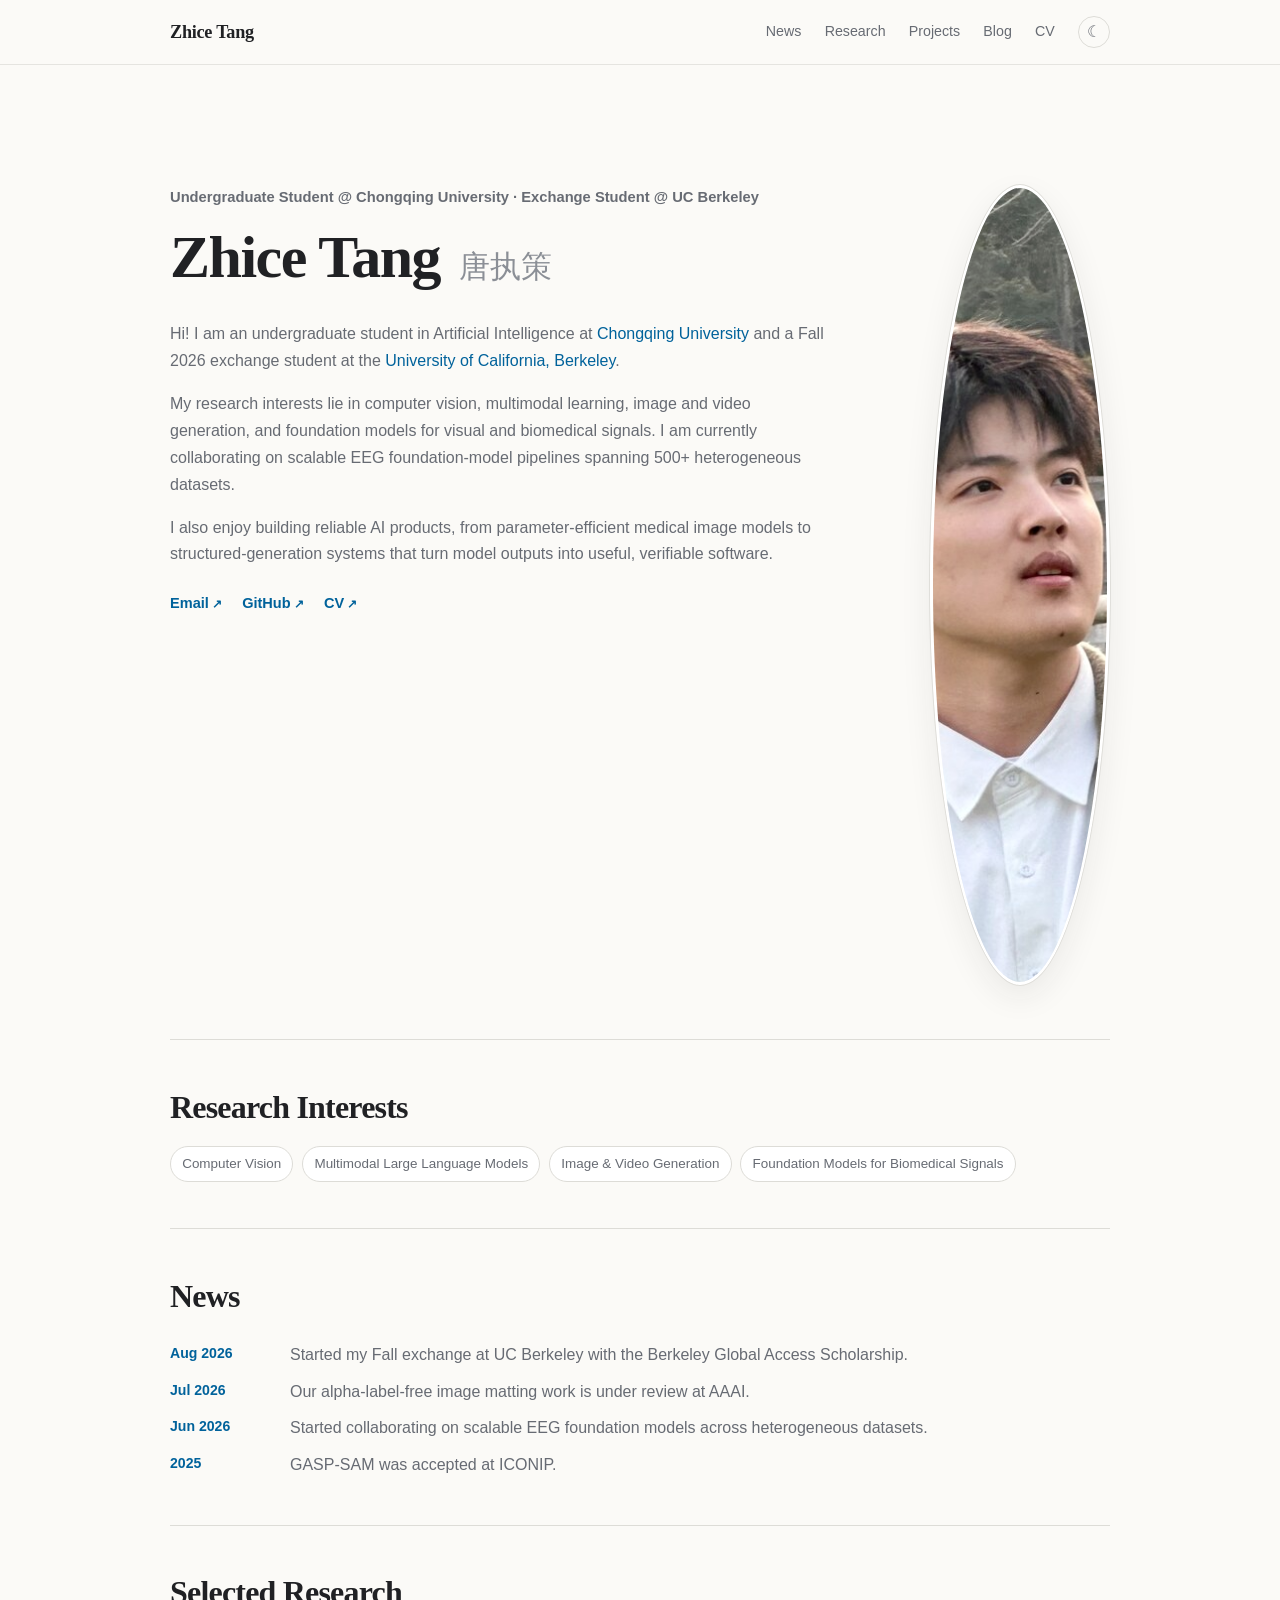
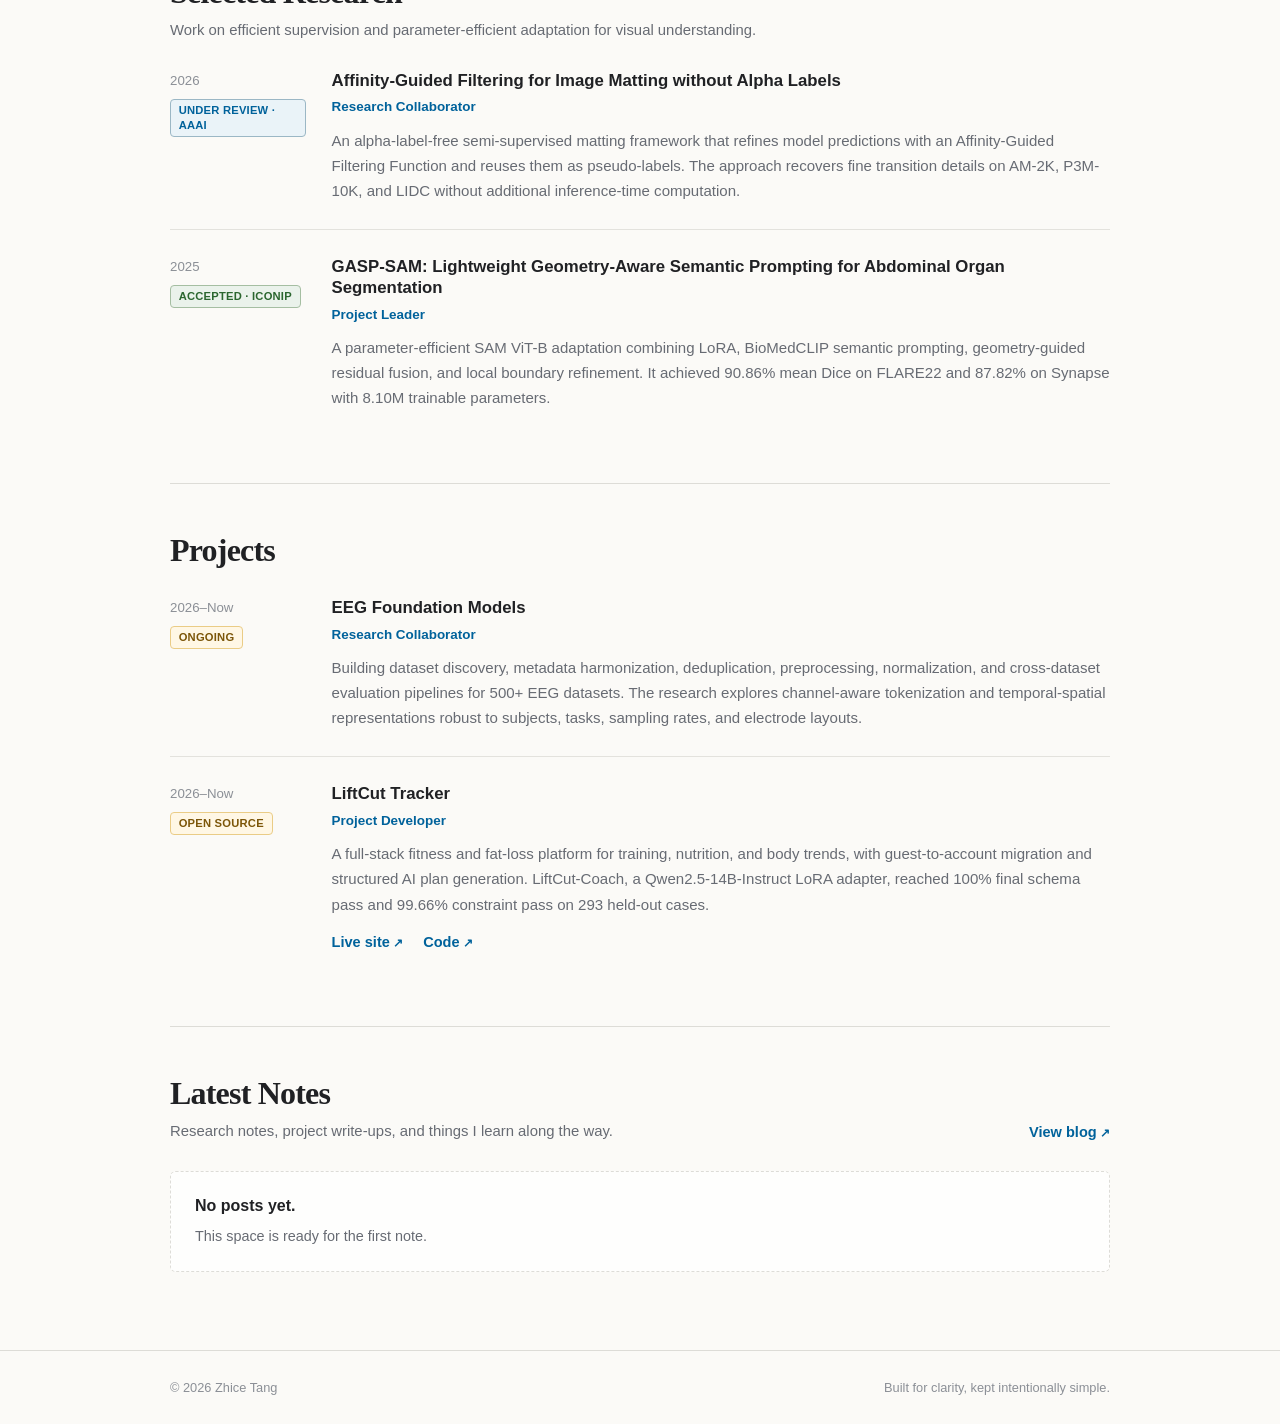
==== commit 8d253499: "Refine portrait crop and circular avatar" ====
--- a/index.html
+++ b/index.html
@@ -86,8 +86,7 @@
       </div>
 
       <figure class="profile">
-        <img src="assets/images/profile.jpg" alt="Portrait of Zhice Tang" width="520" height="650">
-        <figcaption>Berkeley, Fall 2026</figcaption>
+        <img src="assets/images/profile.jpg" alt="Portrait of Zhice Tang" width="800" height="800">
       </figure>
     </section>
 
--- a/style.css
+++ b/style.css
@@ -295,25 +295,21 @@
 
 .profile {
   margin: 0;
+  width: 180px;
+  justify-self: end;
 }
 
 .profile img {
   display: block;
   width: 100%;
-  aspect-ratio: 4 / 5;
+  aspect-ratio: 1;
   object-fit: cover;
-  object-position: 50% 20%;
-  border: 1px solid var(--border);
-  border-radius: 0.3rem;
+  object-position: center;
+  border: 3px solid var(--surface);
+  border-radius: 50%;
+  outline: 1px solid var(--border);
   box-shadow: var(--shadow);
   filter: saturate(0.88) contrast(1.02);
-}
-
-.profile figcaption {
-  margin-top: 0.55rem;
-  color: var(--faint);
-  font-size: 0.78rem;
-  text-align: right;
 }
 
 .section {
@@ -614,11 +610,8 @@
 
   .profile {
     order: -1;
-    width: min(48vw, 170px);
-  }
-
-  .profile figcaption {
-    text-align: left;
+    width: min(42vw, 150px);
+    justify-self: start;
   }
 
   h1 span {
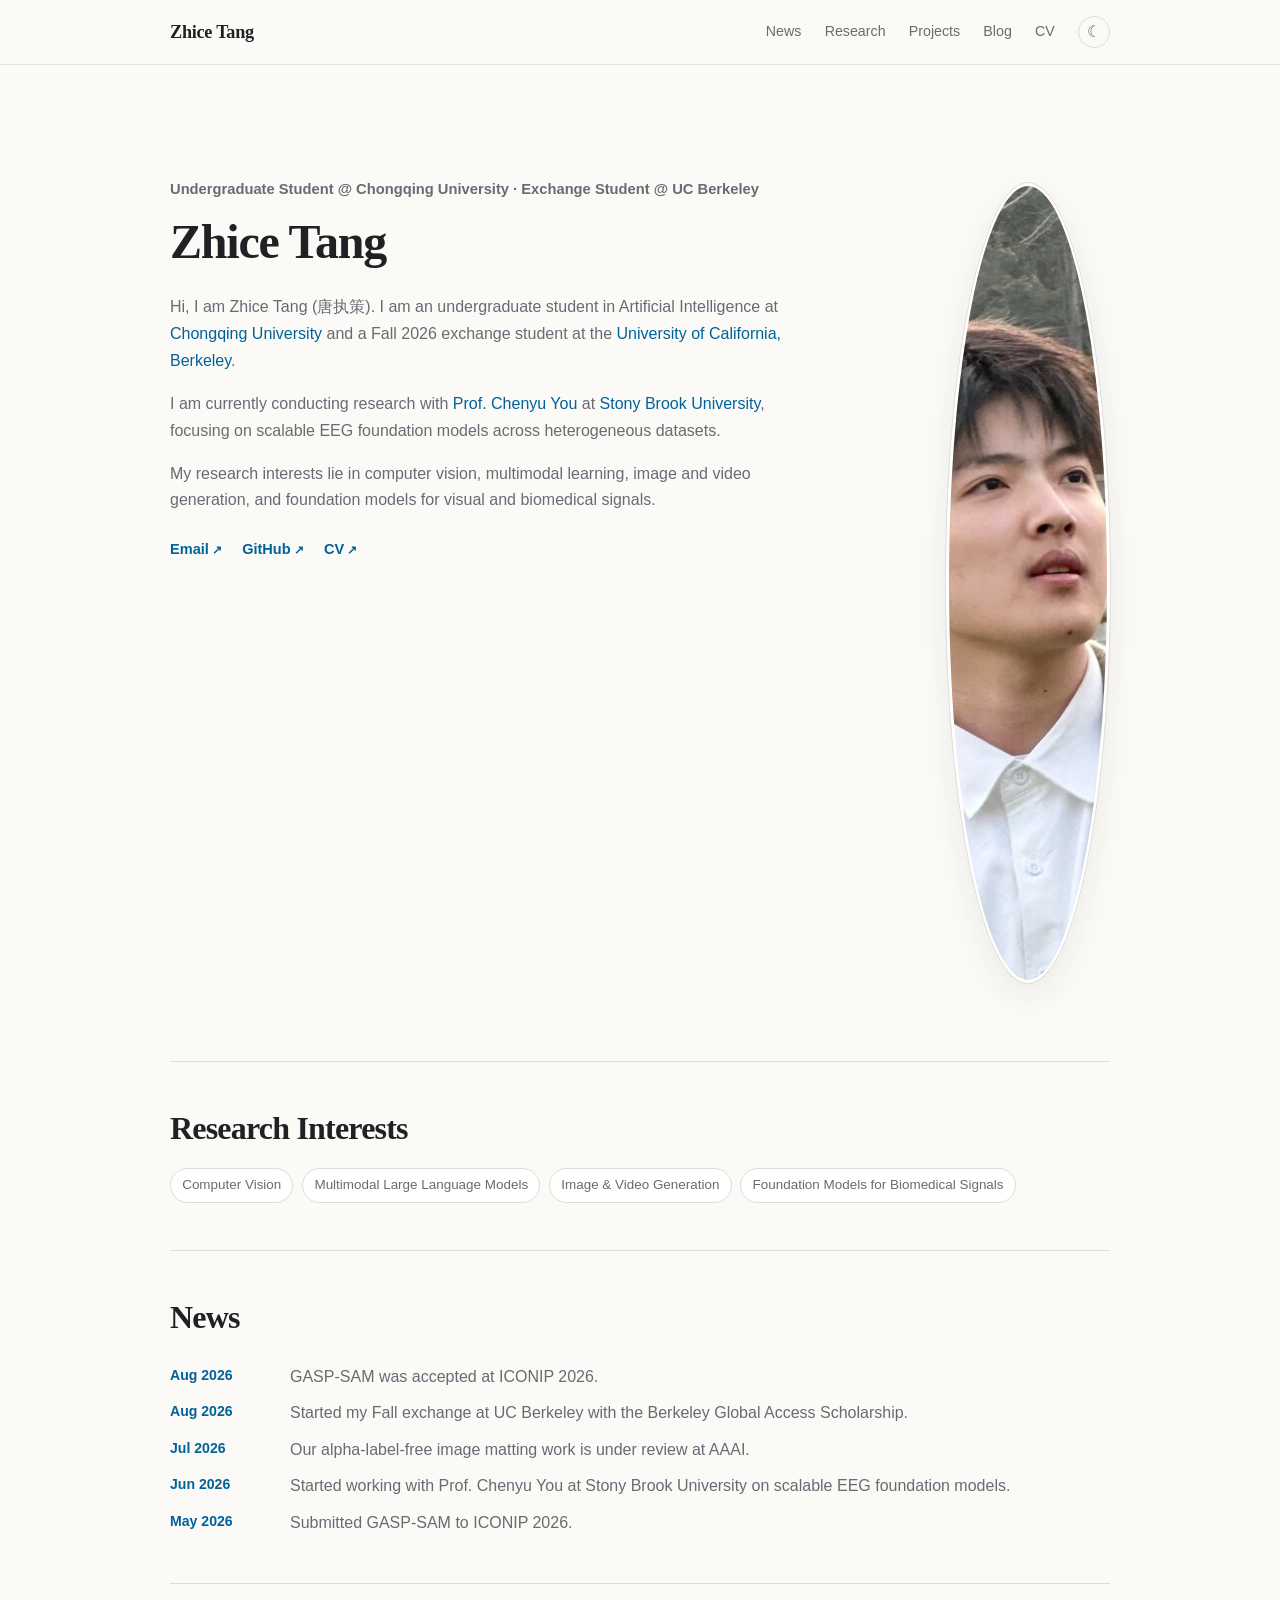
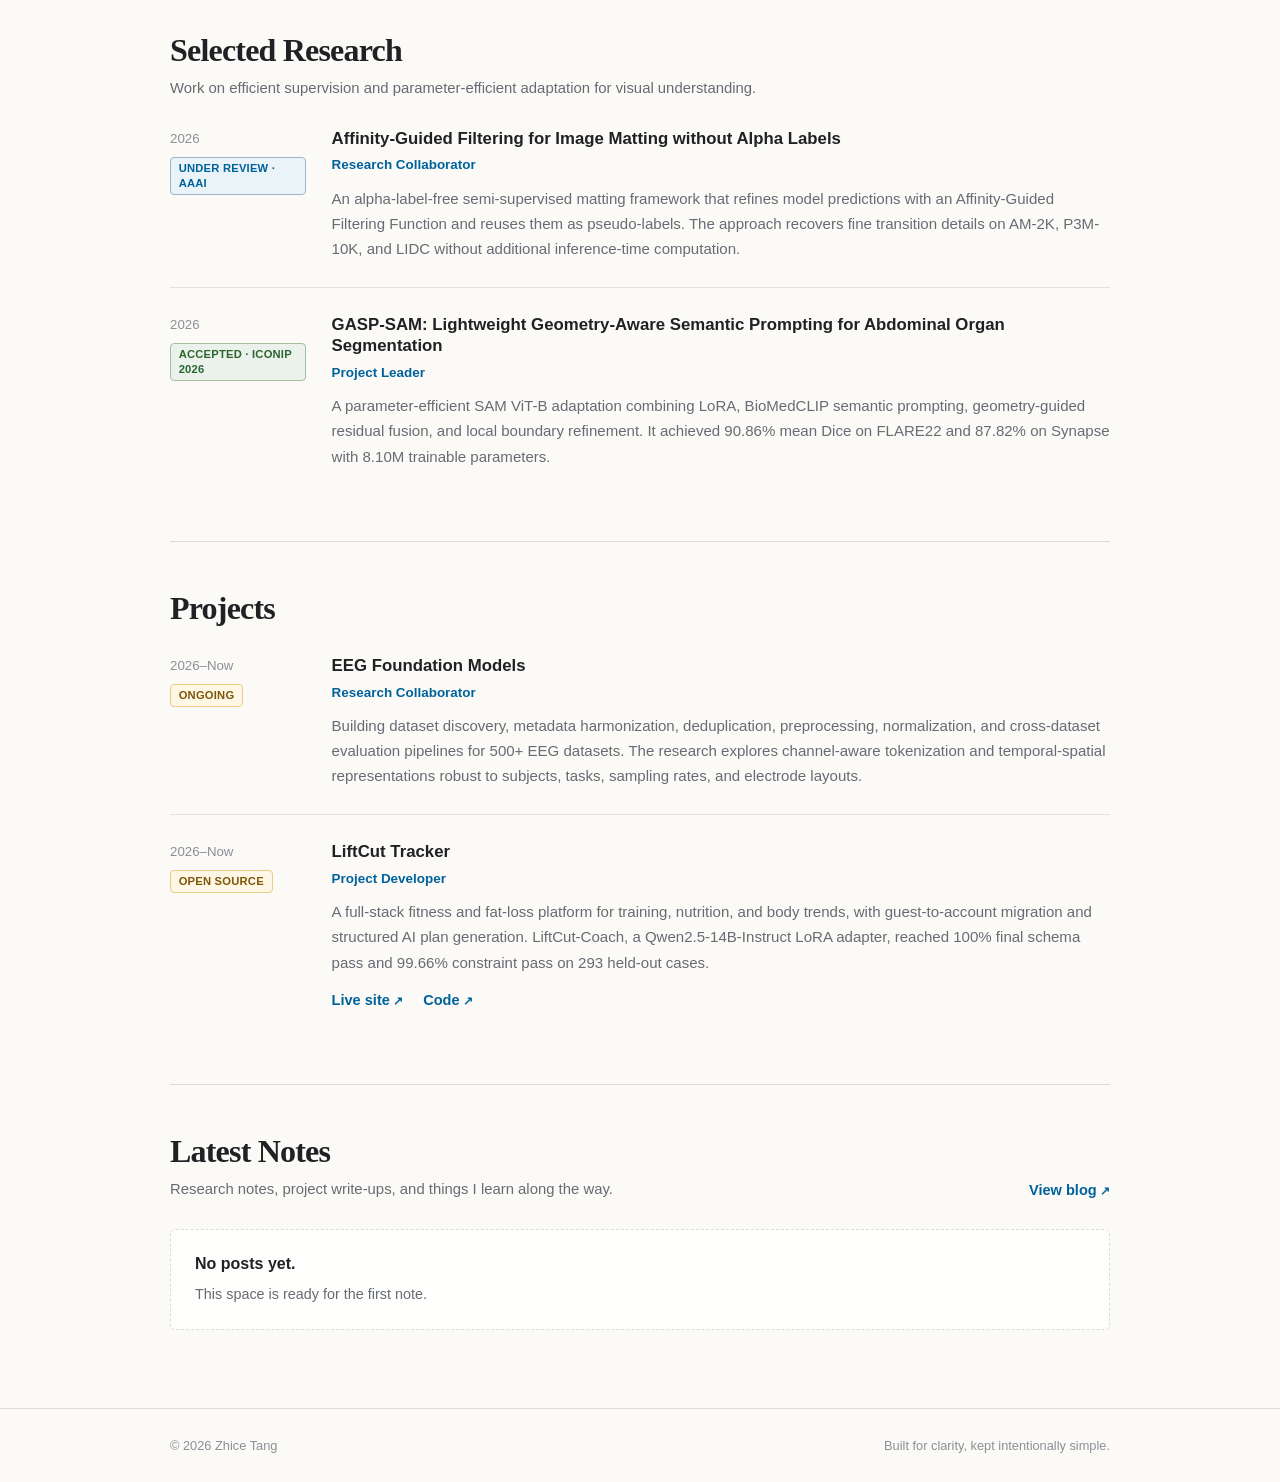
==== commit 1fa8466b: "Align homepage bio and research timeline" ====
--- a/index.html
+++ b/index.html
@@ -3,14 +3,14 @@
 <head>
   <meta charset="utf-8">
   <meta name="viewport" content="width=device-width, initial-scale=1">
-  <meta name="description" content="Zhice Tang is an undergraduate AI researcher at Chongqing University and a Fall 2026 exchange student at UC Berkeley, working on computer vision, multimodal learning, EEG foundation models, and reliable AI systems.">
+  <meta name="description" content="Zhice Tang is an undergraduate AI researcher at Chongqing University and a Fall 2026 exchange student at UC Berkeley, working with Prof. Chenyu You at Stony Brook University on scalable EEG foundation models.">
   <meta name="author" content="Zhice Tang">
   <meta property="og:title" content="Zhice Tang">
   <meta property="og:description" content="Research, projects, and notes from Zhice Tang.">
   <meta property="og:type" content="website">
   <meta property="og:url" content="https://townzc.github.io/">
   <title>Zhice Tang</title>
-  <link rel="stylesheet" href="style.css">
+  <link rel="stylesheet" href="style.css?v=20260826-1">
   <script>
     const savedTheme = localStorage.getItem("theme");
     const preferredTheme = window.matchMedia("(prefers-color-scheme: dark)").matches ? "dark" : "light";
@@ -58,24 +58,29 @@
 
   <main class="container" id="main-content">
     <section class="intro" id="top" aria-labelledby="intro-title">
+      <figure class="profile">
+        <img src="assets/images/profile.jpg?v=20260826-1" alt="Portrait of Zhice Tang" width="800" height="800">
+      </figure>
+
       <div class="intro-copy">
         <p class="role">Undergraduate Student @ Chongqing University · Exchange Student @ UC Berkeley</p>
-        <h1 id="intro-title">Zhice Tang <span>唐执策</span></h1>
+        <h1 id="intro-title">Zhice Tang</h1>
 
         <p>
-          Hi! I am an undergraduate student in Artificial Intelligence at
+          Hi, I am Zhice Tang (唐执策). I am an undergraduate student in Artificial Intelligence at
           <a href="https://english.cqu.edu.cn/" target="_blank" rel="noopener">Chongqing University</a>
           and a Fall 2026 exchange student at the
           <a href="https://www.berkeley.edu/" target="_blank" rel="noopener">University of California, Berkeley</a>.
         </p>
         <p>
-          My research interests lie in computer vision, multimodal learning, image and video generation,
-          and foundation models for visual and biomedical signals. I am currently collaborating on scalable
-          EEG foundation-model pipelines spanning 500+ heterogeneous datasets.
+          I am currently conducting research with
+          <a href="https://chenyuyou.me/index.html" target="_blank" rel="noopener">Prof. Chenyu You</a>
+          at <a href="https://www.stonybrook.edu/" target="_blank" rel="noopener">Stony Brook University</a>,
+          focusing on scalable EEG foundation models across heterogeneous datasets.
         </p>
         <p>
-          I also enjoy building reliable AI products, from parameter-efficient medical image models to
-          structured-generation systems that turn model outputs into useful, verifiable software.
+          My research interests lie in computer vision, multimodal learning, image and video generation,
+          and foundation models for visual and biomedical signals.
         </p>
 
         <div class="contact-links" aria-label="Contact and profile links">
@@ -84,10 +89,6 @@
           <a href="assets/docs/Zhice_Tang_cv.pdf" target="_blank" rel="noopener">CV</a>
         </div>
       </div>
-
-      <figure class="profile">
-        <img src="assets/images/profile.jpg" alt="Portrait of Zhice Tang" width="800" height="800">
-      </figure>
     </section>
 
     <section class="section" aria-labelledby="interests-title">
@@ -105,10 +106,11 @@
         <h2 id="news-title">News</h2>
       </div>
       <div class="news-list">
+        <p><time datetime="2026-08">Aug 2026</time><span>GASP-SAM was accepted at ICONIP 2026.</span></p>
         <p><time datetime="2026-08">Aug 2026</time><span>Started my Fall exchange at UC Berkeley with the Berkeley Global Access Scholarship.</span></p>
         <p><time datetime="2026-07">Jul 2026</time><span>Our alpha-label-free image matting work is under review at AAAI.</span></p>
-        <p><time datetime="2026-06">Jun 2026</time><span>Started collaborating on scalable EEG foundation models across heterogeneous datasets.</span></p>
-        <p><time datetime="2025">2025</time><span>GASP-SAM was accepted at ICONIP.</span></p>
+        <p><time datetime="2026-06">Jun 2026</time><span>Started working with Prof. Chenyu You at Stony Brook University on scalable EEG foundation models.</span></p>
+        <p><time datetime="2026-05">May 2026</time><span>Submitted GASP-SAM to ICONIP 2026.</span></p>
       </div>
     </section>
 
@@ -133,7 +135,7 @@
         </article>
 
         <article class="work-item">
-          <div class="work-meta"><span>2025</span><span class="status accepted">Accepted · ICONIP</span></div>
+          <div class="work-meta"><span>2026</span><span class="status accepted">Accepted · ICONIP 2026</span></div>
           <div class="work-content">
             <h3>GASP-SAM: Lightweight Geometry-Aware Semantic Prompting for Abdominal Organ Segmentation</h3>
             <p class="work-role">Project Leader</p>
@@ -209,6 +211,6 @@
     </div>
   </footer>
 
-  <script src="script.js"></script>
+  <script src="script.js?v=20260826-1"></script>
 </body>
 </html>
--- a/style.css
+++ b/style.css
@@ -201,11 +201,8 @@
 }
 
 .intro {
-  display: grid;
-  grid-template-columns: minmax(0, 1fr) 190px;
-  gap: clamp(2.5rem, 7vw, 5.5rem);
-  align-items: start;
-  padding: clamp(4.5rem, 10vw, 7.5rem) 0 3.4rem;
+  display: flow-root;
+  padding: clamp(4.5rem, 10vw, 7rem) 0 3.4rem;
 }
 
 .role {
@@ -235,8 +232,8 @@
 }
 
 h1 {
-  margin-bottom: 1.6rem;
-  font-size: clamp(2.45rem, 6vw, 3.75rem);
+  margin-bottom: 1.35rem;
+  font-size: clamp(2.3rem, 5vw, 3rem);
   font-weight: 650;
 }
 
@@ -294,9 +291,9 @@
 }
 
 .profile {
-  margin: 0;
-  width: 180px;
-  justify-self: end;
+  float: right;
+  width: 164px;
+  margin: 0.35rem 0 1.5rem clamp(2rem, 6vw, 4.5rem);
 }
 
 .profile img {
@@ -603,20 +600,13 @@
   }
 
   .intro {
-    grid-template-columns: 1fr;
-    gap: 2.2rem;
     padding-top: 3.8rem;
   }
 
   .profile {
-    order: -1;
-    width: min(42vw, 150px);
-    justify-self: start;
-  }
-
-  h1 span {
-    display: block;
-    margin: 0.28rem 0 0;
+    float: none;
+    width: min(38vw, 138px);
+    margin: 0 0 1.75rem;
   }
 
   .news-list p,
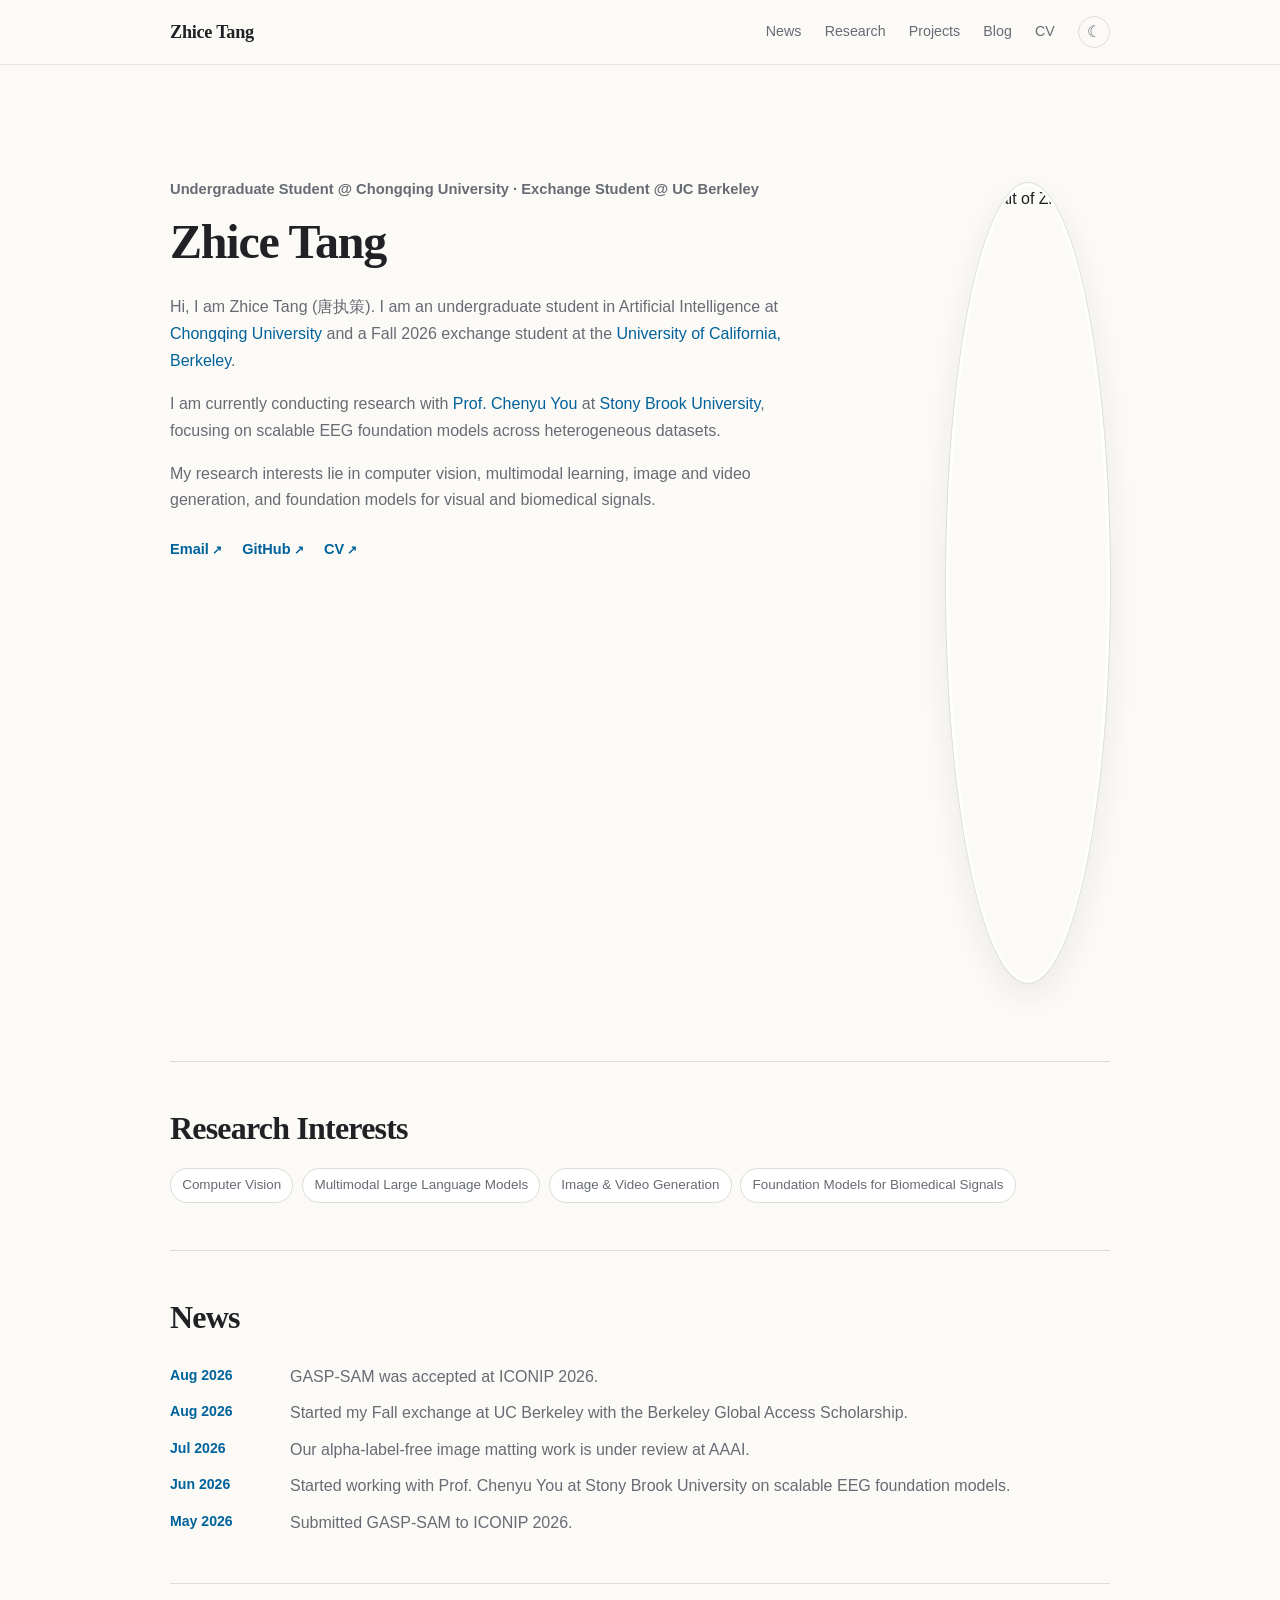
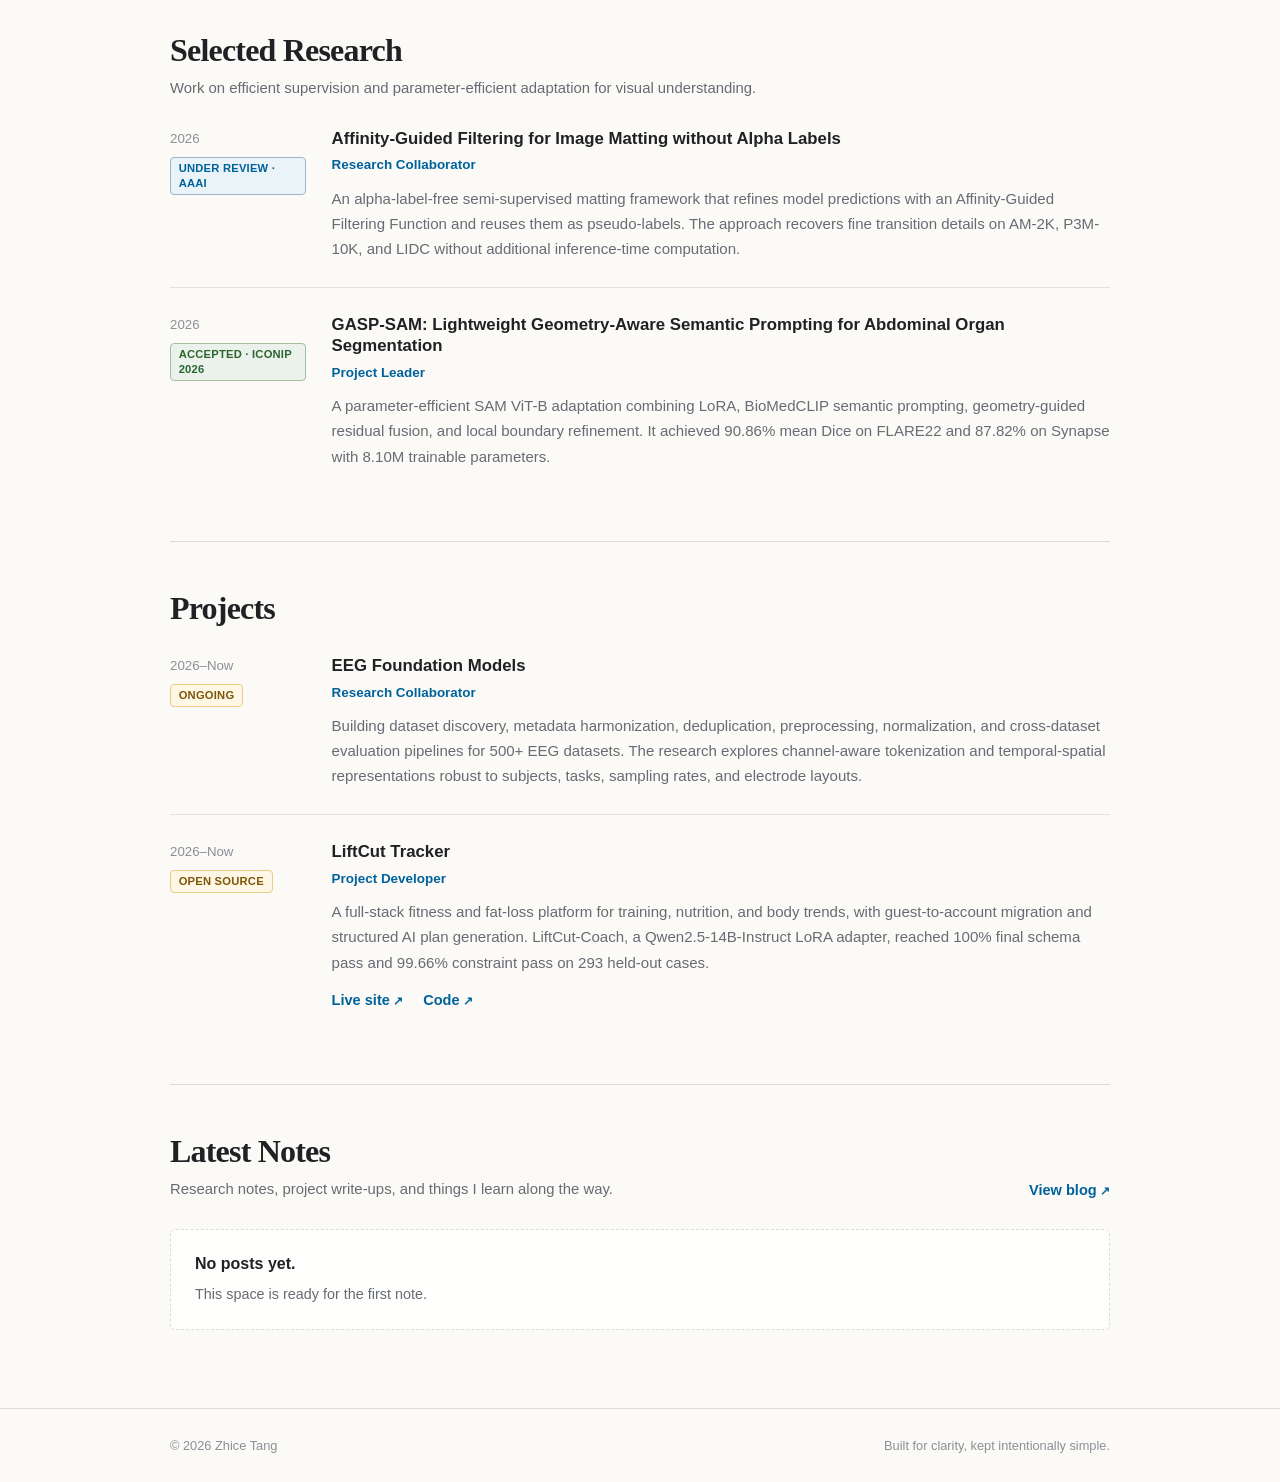
==== commit 311d96d5: "Use unique asset paths to bypass stale page cache" ====
--- a/index.html
+++ b/index.html
@@ -10,7 +10,7 @@
   <meta property="og:type" content="website">
   <meta property="og:url" content="https://townzc.github.io/">
   <title>Zhice Tang</title>
-  <link rel="stylesheet" href="style.css?v=20260826-1">
+  <link rel="stylesheet" href="style-20260826.css">
   <script>
     const savedTheme = localStorage.getItem("theme");
     const preferredTheme = window.matchMedia("(prefers-color-scheme: dark)").matches ? "dark" : "light";
@@ -59,7 +59,7 @@
   <main class="container" id="main-content">
     <section class="intro" id="top" aria-labelledby="intro-title">
       <figure class="profile">
-        <img src="assets/images/profile.jpg?v=20260826-1" alt="Portrait of Zhice Tang" width="800" height="800">
+        <img src="assets/images/profile-20260826.jpg" alt="Portrait of Zhice Tang" width="800" height="800">
       </figure>
 
       <div class="intro-copy">
--- a/style-20260826.css
+++ b/style-20260826.css
@@ -0,0 +1,643 @@
+:root {
+  color-scheme: light;
+  --bg: #fbfaf7;
+  --surface: #ffffff;
+  --text: #202124;
+  --muted: #676b73;
+  --faint: #8b8f96;
+  --border: #dddcd7;
+  --accent: #00629b;
+  --accent-strong: #003262;
+  --accent-soft: #eaf3f8;
+  --gold: #fdb515;
+  --header-bg: rgba(251, 250, 247, 0.92);
+  --shadow: 0 12px 32px rgba(32, 33, 36, 0.08);
+  --max-width: 940px;
+}
+
+:root[data-theme="dark"] {
+  color-scheme: dark;
+  --bg: #151719;
+  --surface: #1d2023;
+  --text: #e9eaec;
+  --muted: #b0b3b8;
+  --faint: #8d9299;
+  --border: #34383d;
+  --accent: #7fc1e6;
+  --accent-strong: #9bd7f5;
+  --accent-soft: #192e3a;
+  --gold: #f4c95d;
+  --header-bg: rgba(21, 23, 25, 0.92);
+  --shadow: 0 12px 32px rgba(0, 0, 0, 0.22);
+}
+
+*,
+*::before,
+*::after {
+  box-sizing: border-box;
+}
+
+html {
+  scroll-behavior: smooth;
+  scroll-padding-top: 5rem;
+}
+
+body {
+  margin: 0;
+  background: var(--bg);
+  color: var(--text);
+  font-family: Inter, ui-sans-serif, -apple-system, BlinkMacSystemFont, "Segoe UI", sans-serif;
+  font-size: 16px;
+  line-height: 1.68;
+  text-rendering: optimizeLegibility;
+}
+
+a {
+  color: var(--accent);
+  text-decoration: none;
+  text-underline-offset: 0.18em;
+}
+
+a:hover {
+  color: var(--accent-strong);
+  text-decoration: underline;
+}
+
+button,
+a {
+  -webkit-tap-highlight-color: transparent;
+}
+
+button:focus-visible,
+a:focus-visible {
+  outline: 3px solid color-mix(in srgb, var(--accent) 48%, transparent);
+  outline-offset: 3px;
+}
+
+.container {
+  width: min(calc(100% - 2.5rem), var(--max-width));
+  margin-inline: auto;
+}
+
+.sr-only,
+.skip-link:not(:focus) {
+  position: absolute;
+  width: 1px;
+  height: 1px;
+  padding: 0;
+  margin: -1px;
+  overflow: hidden;
+  clip: rect(0, 0, 0, 0);
+  white-space: nowrap;
+  border: 0;
+}
+
+.skip-link {
+  position: fixed;
+  top: 0.75rem;
+  left: 0.75rem;
+  z-index: 20;
+  padding: 0.55rem 0.85rem;
+  border-radius: 0.35rem;
+  background: var(--text);
+  color: var(--bg);
+}
+
+.site-header {
+  position: sticky;
+  top: 0;
+  z-index: 10;
+  background: var(--header-bg);
+  border-bottom: 1px solid color-mix(in srgb, var(--border) 72%, transparent);
+  backdrop-filter: blur(14px);
+}
+
+.nav {
+  min-height: 4rem;
+  display: flex;
+  align-items: center;
+  justify-content: space-between;
+  gap: 1.25rem;
+}
+
+.wordmark {
+  color: var(--text);
+  font-family: Georgia, "Times New Roman", serif;
+  font-size: 1.14rem;
+  font-weight: 700;
+  letter-spacing: -0.015em;
+}
+
+.wordmark:hover {
+  color: var(--accent);
+  text-decoration: none;
+}
+
+.nav-links {
+  display: flex;
+  align-items: center;
+  gap: 1.45rem;
+}
+
+.nav-links > a {
+  color: var(--muted);
+  font-size: 0.89rem;
+  font-weight: 520;
+}
+
+.nav-links > a:hover,
+.nav-links > a[aria-current="page"] {
+  color: var(--accent);
+  text-decoration: none;
+}
+
+.menu-toggle,
+.theme-toggle {
+  border: 0;
+  background: transparent;
+  color: var(--muted);
+  cursor: pointer;
+}
+
+.menu-toggle {
+  display: none;
+  width: 2.5rem;
+  height: 2.5rem;
+  padding: 0.62rem;
+}
+
+.menu-toggle > span:not(.sr-only) {
+  display: block;
+  width: 100%;
+  height: 1.5px;
+  margin: 0.28rem 0;
+  background: currentColor;
+  transition: transform 160ms ease, opacity 160ms ease;
+}
+
+.theme-toggle {
+  width: 2rem;
+  height: 2rem;
+  border: 1px solid var(--border);
+  border-radius: 50%;
+  display: grid;
+  place-items: center;
+}
+
+.theme-toggle:hover {
+  color: var(--accent);
+  border-color: var(--accent);
+}
+
+.theme-icon::before {
+  content: "☾";
+  display: block;
+  font-size: 1rem;
+  line-height: 1;
+}
+
+:root[data-theme="dark"] .theme-icon::before {
+  content: "☀";
+}
+
+.intro {
+  display: flow-root;
+  padding: clamp(4.5rem, 10vw, 7rem) 0 3.4rem;
+}
+
+.role {
+  margin: 0 0 0.65rem;
+  color: var(--muted);
+  font-size: 0.92rem;
+  font-weight: 550;
+}
+
+h1,
+h2,
+h3,
+p {
+  margin-top: 0;
+}
+
+h1,
+h2,
+h3 {
+  line-height: 1.26;
+}
+
+h1,
+h2 {
+  font-family: Georgia, "Times New Roman", serif;
+  letter-spacing: -0.025em;
+}
+
+h1 {
+  margin-bottom: 1.35rem;
+  font-size: clamp(2.3rem, 5vw, 3rem);
+  font-weight: 650;
+}
+
+h1 span {
+  margin-left: 0.35rem;
+  color: var(--faint);
+  font-family: ui-serif, "Noto Serif CJK SC", "Songti SC", serif;
+  font-size: 0.52em;
+  font-weight: 500;
+  letter-spacing: 0;
+  white-space: nowrap;
+}
+
+h2 {
+  margin-bottom: 1.2rem;
+  font-size: clamp(1.55rem, 3.5vw, 2rem);
+  font-weight: 650;
+}
+
+h3 {
+  margin-bottom: 0.35rem;
+  font-size: 1.05rem;
+  font-weight: 680;
+}
+
+.intro-copy > p:not(.role) {
+  max-width: 41rem;
+  margin-bottom: 1rem;
+  color: var(--muted);
+}
+
+.contact-links,
+.item-links {
+  display: flex;
+  flex-wrap: wrap;
+  gap: 0.8rem 1.25rem;
+}
+
+.contact-links {
+  margin-top: 1.45rem;
+}
+
+.contact-links a,
+.item-links a,
+.text-link {
+  font-size: 0.91rem;
+  font-weight: 650;
+}
+
+.contact-links a::after,
+.item-links a::after,
+.text-link::after {
+  content: " ↗";
+  font-size: 0.82em;
+}
+
+.profile {
+  float: right;
+  width: 164px;
+  margin: 0.35rem 0 1.5rem clamp(2rem, 6vw, 4.5rem);
+}
+
+.profile img {
+  display: block;
+  width: 100%;
+  aspect-ratio: 1;
+  object-fit: cover;
+  object-position: center;
+  border: 3px solid var(--surface);
+  border-radius: 50%;
+  outline: 1px solid var(--border);
+  box-shadow: var(--shadow);
+  filter: saturate(0.88) contrast(1.02);
+}
+
+.section {
+  padding: 2.9rem 0;
+  border-top: 1px solid var(--border);
+}
+
+.section-heading {
+  margin-bottom: 1.65rem;
+}
+
+.section-heading h2 {
+  margin-bottom: 0.35rem;
+}
+
+.section-heading > p,
+.inline-heading p {
+  margin: 0;
+  color: var(--muted);
+  font-size: 0.93rem;
+}
+
+.inline-heading {
+  display: flex;
+  align-items: end;
+  justify-content: space-between;
+  gap: 1.5rem;
+}
+
+.interest-list {
+  display: flex;
+  flex-wrap: wrap;
+  gap: 0.55rem;
+  margin: 0;
+  padding: 0;
+  list-style: none;
+}
+
+.interest-list li {
+  padding: 0.34rem 0.7rem;
+  border: 1px solid var(--border);
+  border-radius: 999px;
+  color: var(--muted);
+  background: var(--surface);
+  font-size: 0.84rem;
+}
+
+.news-list {
+  display: grid;
+  gap: 0.6rem;
+}
+
+.news-list p {
+  display: grid;
+  grid-template-columns: 6.5rem 1fr;
+  gap: 1rem;
+  margin: 0;
+}
+
+.news-list time {
+  color: var(--accent);
+  font-size: 0.88rem;
+  font-weight: 650;
+}
+
+.news-list span {
+  color: var(--muted);
+}
+
+.work-list {
+  display: grid;
+}
+
+.work-item {
+  display: grid;
+  grid-template-columns: 8.5rem minmax(0, 1fr);
+  gap: 1.6rem;
+  padding: 1.6rem 0;
+  border-top: 1px solid color-mix(in srgb, var(--border) 78%, transparent);
+}
+
+.work-item:first-child {
+  padding-top: 0;
+  border-top: 0;
+}
+
+.work-meta {
+  display: flex;
+  flex-direction: column;
+  align-items: flex-start;
+  gap: 0.45rem;
+  color: var(--faint);
+  font-size: 0.83rem;
+}
+
+.status {
+  padding: 0.18rem 0.48rem;
+  border: 1px solid color-mix(in srgb, var(--accent) 30%, var(--border));
+  border-radius: 0.25rem;
+  background: var(--accent-soft);
+  color: var(--accent);
+  font-size: 0.7rem;
+  font-weight: 700;
+  letter-spacing: 0.02em;
+  line-height: 1.35;
+  text-transform: uppercase;
+}
+
+.status.accepted {
+  border-color: color-mix(in srgb, #2e7d32 32%, var(--border));
+  background: color-mix(in srgb, #2e7d32 10%, var(--surface));
+  color: color-mix(in srgb, #2e7d32 75%, var(--text));
+}
+
+.status.ongoing,
+.status.product {
+  border-color: color-mix(in srgb, var(--gold) 42%, var(--border));
+  background: color-mix(in srgb, var(--gold) 11%, var(--surface));
+  color: color-mix(in srgb, #9a6800 75%, var(--text));
+}
+
+.work-role {
+  margin-bottom: 0.55rem;
+  color: var(--accent);
+  font-size: 0.84rem;
+  font-weight: 600;
+}
+
+.work-content > p:not(.work-role) {
+  margin-bottom: 0;
+  color: var(--muted);
+  font-size: 0.94rem;
+}
+
+.item-links {
+  margin-top: 0.8rem;
+}
+
+.posts-list {
+  min-height: 5.5rem;
+}
+
+.post-item {
+  display: grid;
+  grid-template-columns: 7rem 1fr;
+  gap: 1.5rem;
+  padding: 1rem 0;
+  border-top: 1px solid var(--border);
+}
+
+.post-item time {
+  color: var(--faint);
+  font-size: 0.82rem;
+}
+
+.post-item h3 {
+  margin-bottom: 0.2rem;
+}
+
+.post-item p {
+  margin-bottom: 0;
+  color: var(--muted);
+  font-size: 0.9rem;
+}
+
+.empty-state {
+  padding: 1.35rem 1.5rem;
+  border: 1px dashed var(--border);
+  border-radius: 0.35rem;
+  background: color-mix(in srgb, var(--surface) 70%, transparent);
+}
+
+.empty-state p {
+  margin-bottom: 0.15rem;
+  font-weight: 650;
+}
+
+.empty-state span {
+  color: var(--muted);
+  font-size: 0.9rem;
+}
+
+footer {
+  margin-top: 2rem;
+  padding: 1.6rem 0;
+  border-top: 1px solid var(--border);
+}
+
+.footer-inner {
+  display: flex;
+  justify-content: space-between;
+  gap: 1rem;
+}
+
+.footer-inner p {
+  margin: 0;
+  color: var(--faint);
+  font-size: 0.8rem;
+}
+
+.blog-header {
+  padding: clamp(4rem, 10vw, 7rem) 0 2.8rem;
+}
+
+.blog-header h1 {
+  margin-bottom: 0.7rem;
+}
+
+.blog-header p {
+  max-width: 36rem;
+  color: var(--muted);
+}
+
+.blog-list {
+  padding-bottom: 5rem;
+}
+
+.post-shell {
+  width: min(calc(100% - 2.5rem), 760px);
+  margin-inline: auto;
+  padding: clamp(4rem, 10vw, 7rem) 0;
+}
+
+.post-shell header {
+  margin-bottom: 2.4rem;
+  padding-bottom: 1.4rem;
+  border-bottom: 1px solid var(--border);
+}
+
+.post-shell .post-date {
+  color: var(--faint);
+  font-size: 0.86rem;
+}
+
+.post-shell article {
+  color: var(--muted);
+}
+
+.post-shell article h2 {
+  margin-top: 2.2rem;
+  color: var(--text);
+  font-size: 1.45rem;
+}
+
+@media (max-width: 720px) {
+  .container {
+    width: min(calc(100% - 2rem), var(--max-width));
+  }
+
+  .menu-toggle {
+    display: block;
+  }
+
+  .menu-toggle[aria-expanded="true"] > span:nth-child(2) {
+    transform: translateY(5.5px) rotate(45deg);
+  }
+
+  .menu-toggle[aria-expanded="true"] > span:nth-child(3) {
+    opacity: 0;
+  }
+
+  .menu-toggle[aria-expanded="true"] > span:nth-child(4) {
+    transform: translateY(-5.5px) rotate(-45deg);
+  }
+
+  .nav-links {
+    position: absolute;
+    top: 4rem;
+    left: 0;
+    right: 0;
+    display: none;
+    align-items: stretch;
+    flex-direction: column;
+    gap: 0;
+    padding: 0.65rem 1rem 1rem;
+    border-bottom: 1px solid var(--border);
+    background: var(--bg);
+    box-shadow: 0 12px 24px rgba(0, 0, 0, 0.08);
+  }
+
+  .nav-links.is-open {
+    display: flex;
+  }
+
+  .nav-links > a {
+    padding: 0.68rem 0.25rem;
+  }
+
+  .theme-toggle {
+    margin: 0.45rem 0 0 0.1rem;
+  }
+
+  .intro {
+    padding-top: 3.8rem;
+  }
+
+  .profile {
+    float: none;
+    width: min(38vw, 138px);
+    margin: 0 0 1.75rem;
+  }
+
+  .news-list p,
+  .work-item,
+  .post-item {
+    grid-template-columns: 1fr;
+    gap: 0.4rem;
+  }
+
+  .work-meta {
+    flex-direction: row;
+    align-items: center;
+    gap: 0.7rem;
+  }
+
+  .inline-heading,
+  .footer-inner {
+    align-items: flex-start;
+    flex-direction: column;
+  }
+}
+
+@media (prefers-reduced-motion: reduce) {
+  html {
+    scroll-behavior: auto;
+  }
+
+  *,
+  *::before,
+  *::after {
+    scroll-behavior: auto !important;
+    transition-duration: 0.01ms !important;
+  }
+}
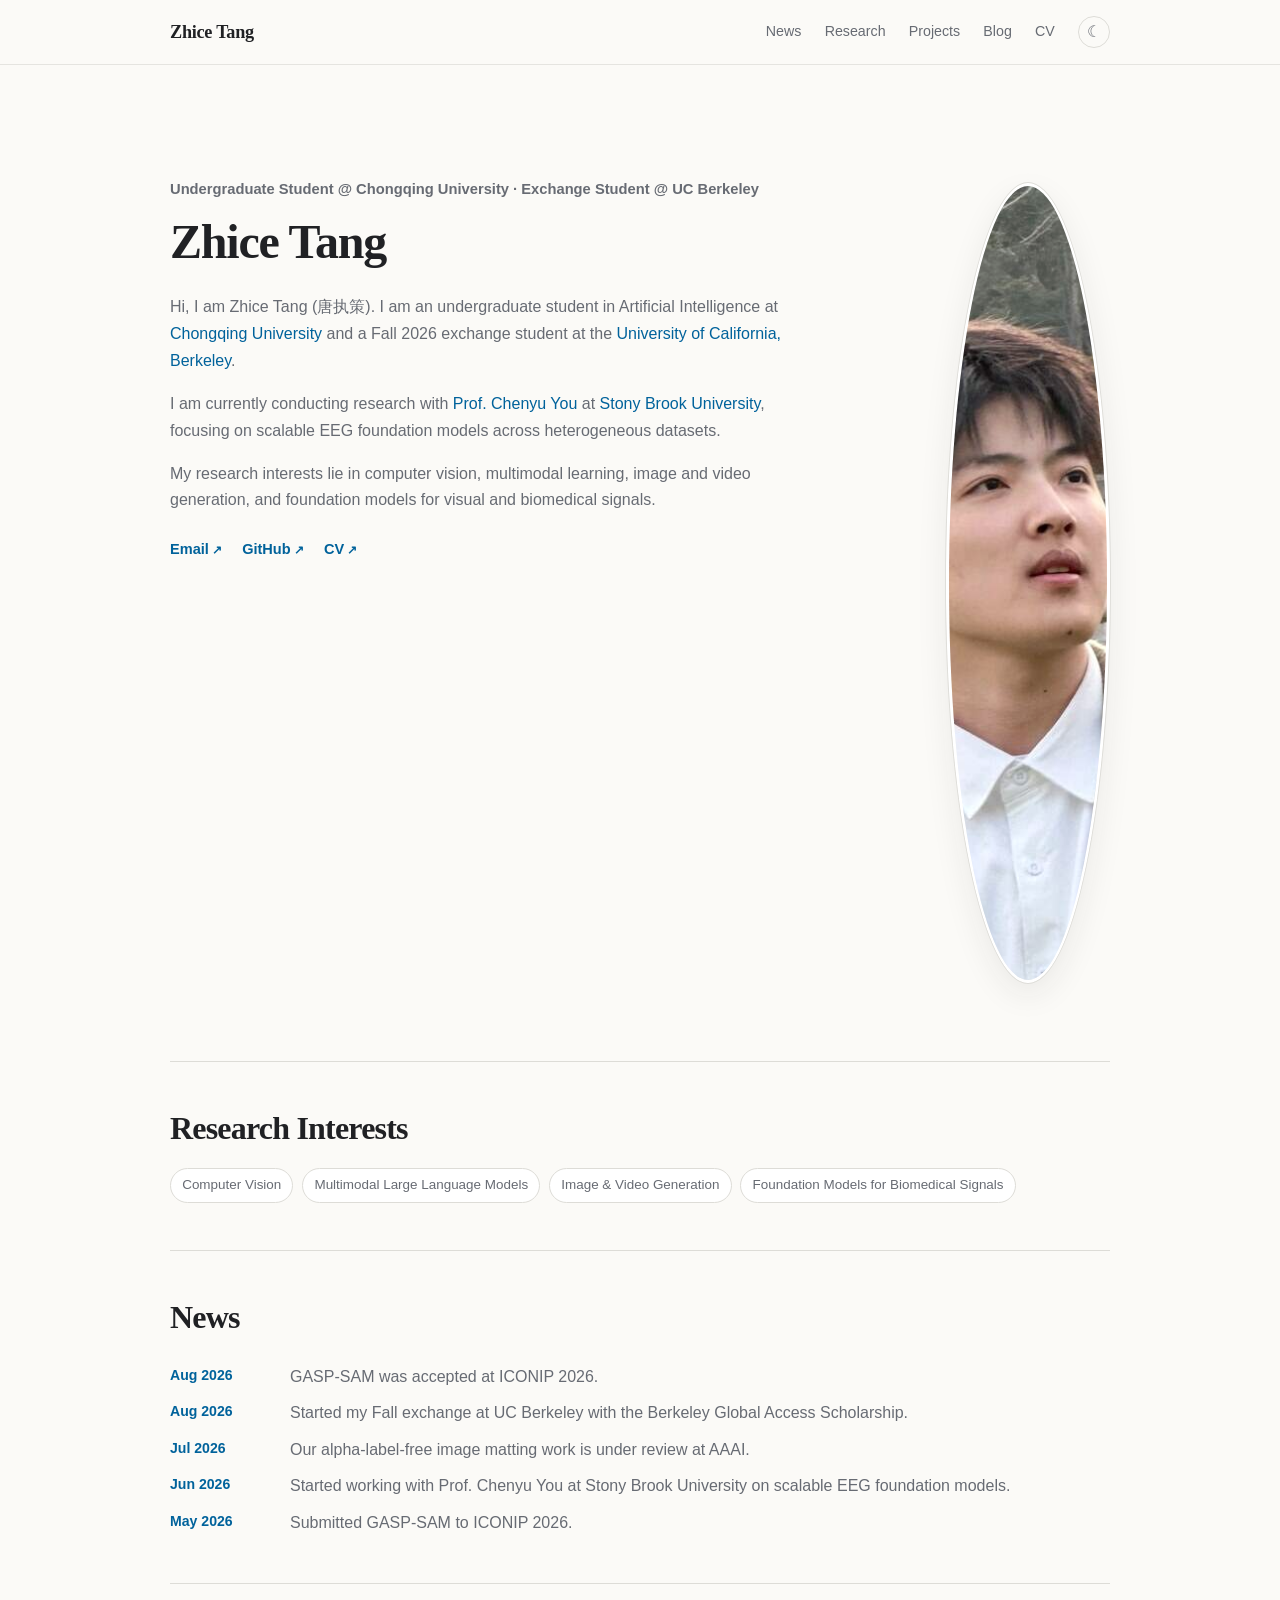
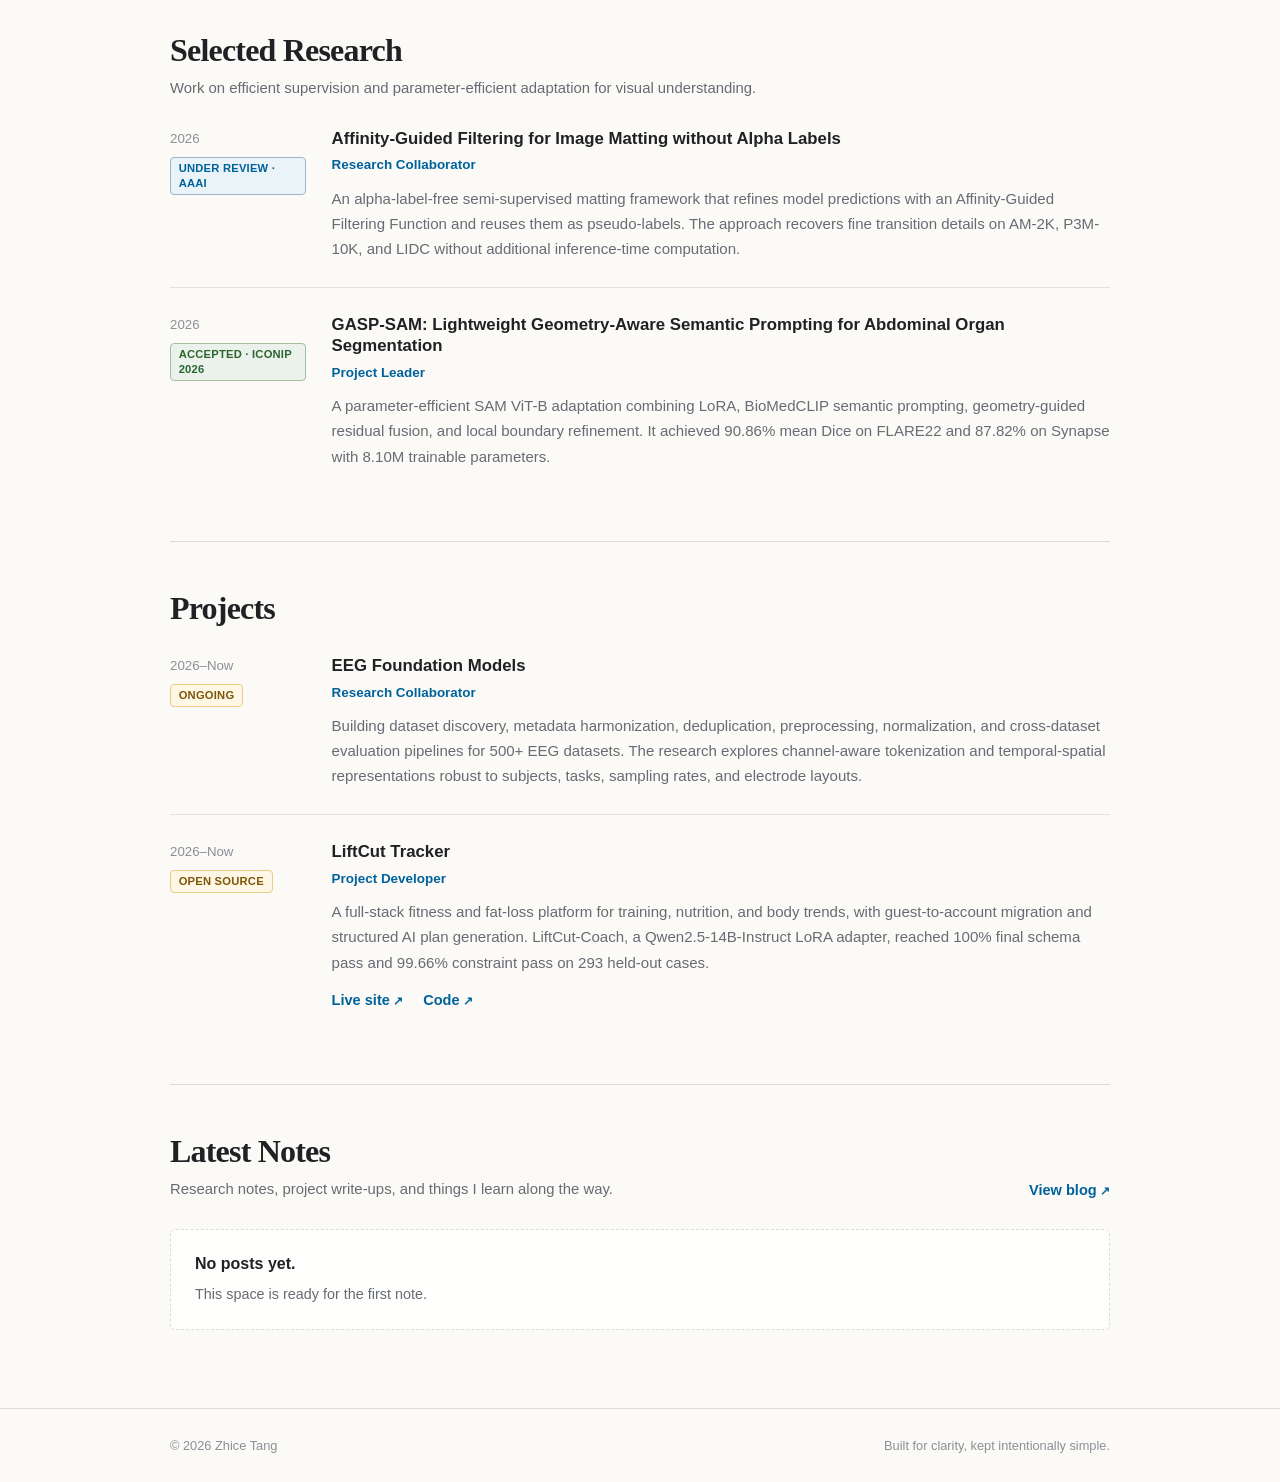
==== commit d84d08c2: "Switch portrait to verified versioned asset" ====
--- a/index.html
+++ b/index.html
@@ -59,7 +59,7 @@
   <main class="container" id="main-content">
     <section class="intro" id="top" aria-labelledby="intro-title">
       <figure class="profile">
-        <img src="assets/images/profile-20260826.jpg" alt="Portrait of Zhice Tang" width="800" height="800">
+        <img src="assets/images/profile-20260826-v2.jpg" alt="Portrait of Zhice Tang" width="800" height="800">
       </figure>
 
       <div class="intro-copy">
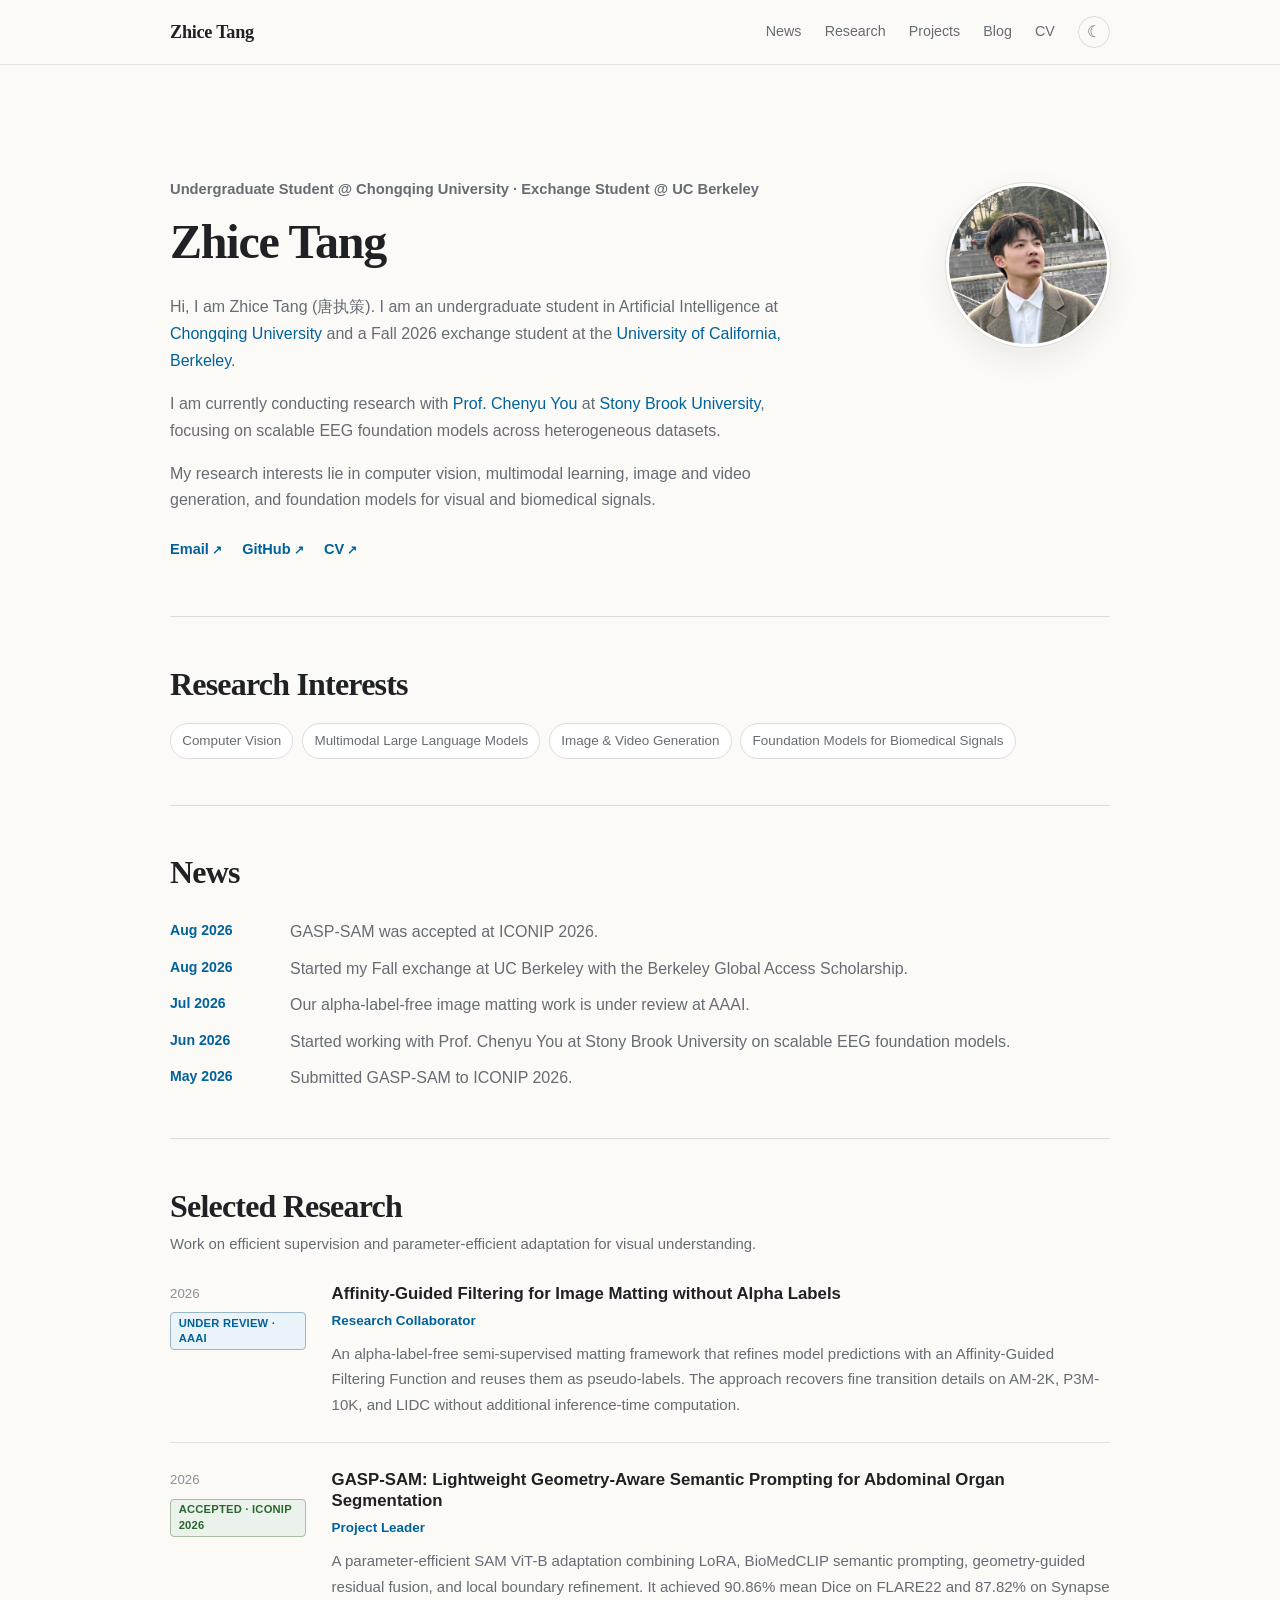
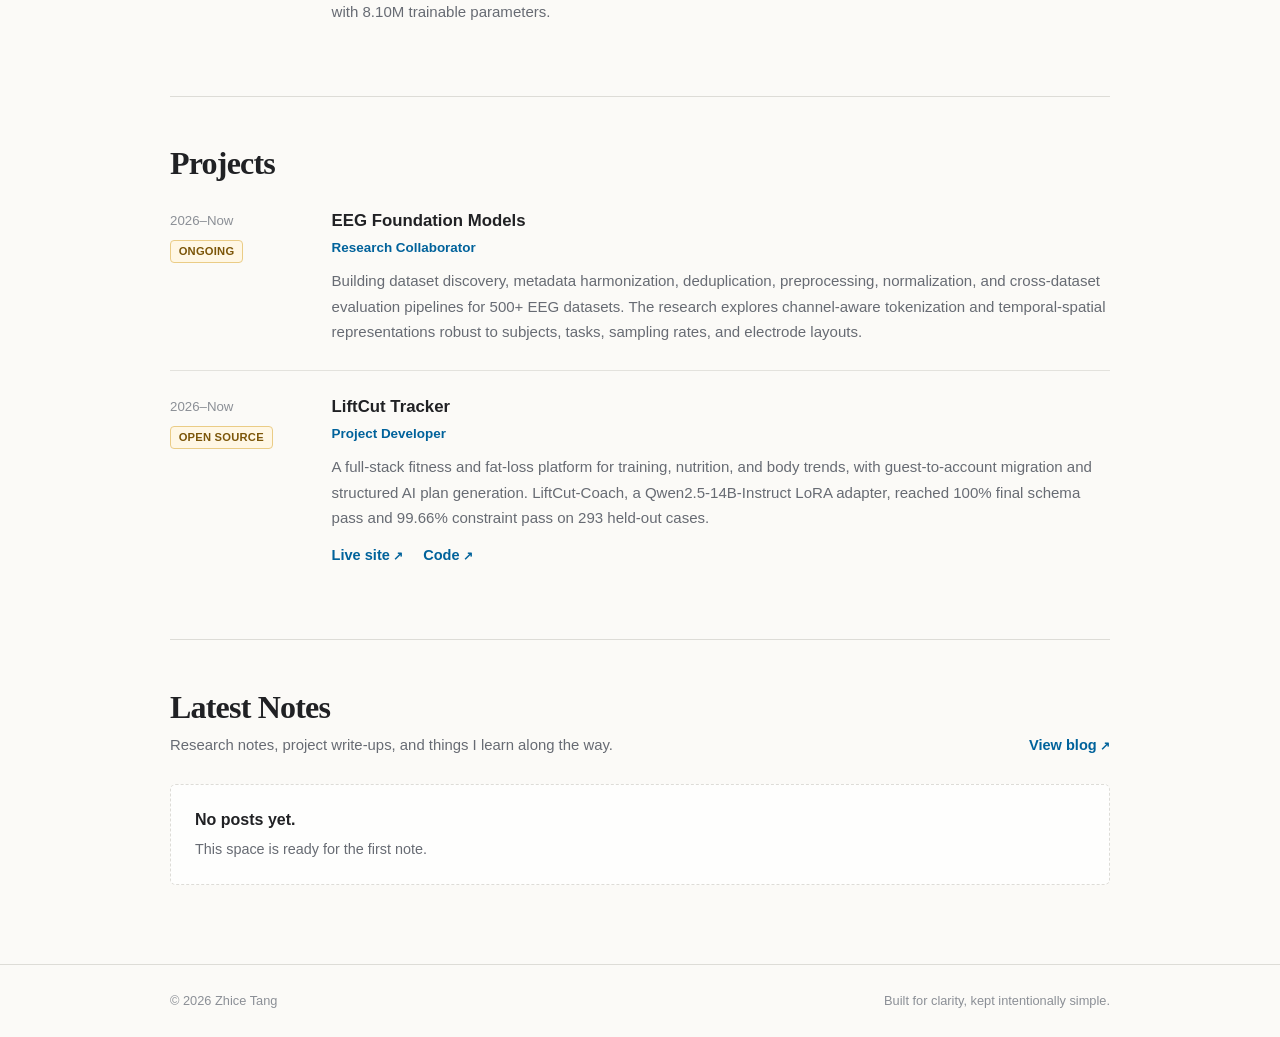
==== commit fcd99b2d: "Fix circular portrait height on responsive layouts" ====
--- a/index.html
+++ b/index.html
@@ -10,7 +10,7 @@
   <meta property="og:type" content="website">
   <meta property="og:url" content="https://townzc.github.io/">
   <title>Zhice Tang</title>
-  <link rel="stylesheet" href="style-20260826.css">
+  <link rel="stylesheet" href="style-20260826-v2.css">
   <script>
     const savedTheme = localStorage.getItem("theme");
     const preferredTheme = window.matchMedia("(prefers-color-scheme: dark)").matches ? "dark" : "light";
--- a/style-20260826-v2.css
+++ b/style-20260826-v2.css
@@ -0,0 +1,644 @@
+:root {
+  color-scheme: light;
+  --bg: #fbfaf7;
+  --surface: #ffffff;
+  --text: #202124;
+  --muted: #676b73;
+  --faint: #8b8f96;
+  --border: #dddcd7;
+  --accent: #00629b;
+  --accent-strong: #003262;
+  --accent-soft: #eaf3f8;
+  --gold: #fdb515;
+  --header-bg: rgba(251, 250, 247, 0.92);
+  --shadow: 0 12px 32px rgba(32, 33, 36, 0.08);
+  --max-width: 940px;
+}
+
+:root[data-theme="dark"] {
+  color-scheme: dark;
+  --bg: #151719;
+  --surface: #1d2023;
+  --text: #e9eaec;
+  --muted: #b0b3b8;
+  --faint: #8d9299;
+  --border: #34383d;
+  --accent: #7fc1e6;
+  --accent-strong: #9bd7f5;
+  --accent-soft: #192e3a;
+  --gold: #f4c95d;
+  --header-bg: rgba(21, 23, 25, 0.92);
+  --shadow: 0 12px 32px rgba(0, 0, 0, 0.22);
+}
+
+*,
+*::before,
+*::after {
+  box-sizing: border-box;
+}
+
+html {
+  scroll-behavior: smooth;
+  scroll-padding-top: 5rem;
+}
+
+body {
+  margin: 0;
+  background: var(--bg);
+  color: var(--text);
+  font-family: Inter, ui-sans-serif, -apple-system, BlinkMacSystemFont, "Segoe UI", sans-serif;
+  font-size: 16px;
+  line-height: 1.68;
+  text-rendering: optimizeLegibility;
+}
+
+a {
+  color: var(--accent);
+  text-decoration: none;
+  text-underline-offset: 0.18em;
+}
+
+a:hover {
+  color: var(--accent-strong);
+  text-decoration: underline;
+}
+
+button,
+a {
+  -webkit-tap-highlight-color: transparent;
+}
+
+button:focus-visible,
+a:focus-visible {
+  outline: 3px solid color-mix(in srgb, var(--accent) 48%, transparent);
+  outline-offset: 3px;
+}
+
+.container {
+  width: min(calc(100% - 2.5rem), var(--max-width));
+  margin-inline: auto;
+}
+
+.sr-only,
+.skip-link:not(:focus) {
+  position: absolute;
+  width: 1px;
+  height: 1px;
+  padding: 0;
+  margin: -1px;
+  overflow: hidden;
+  clip: rect(0, 0, 0, 0);
+  white-space: nowrap;
+  border: 0;
+}
+
+.skip-link {
+  position: fixed;
+  top: 0.75rem;
+  left: 0.75rem;
+  z-index: 20;
+  padding: 0.55rem 0.85rem;
+  border-radius: 0.35rem;
+  background: var(--text);
+  color: var(--bg);
+}
+
+.site-header {
+  position: sticky;
+  top: 0;
+  z-index: 10;
+  background: var(--header-bg);
+  border-bottom: 1px solid color-mix(in srgb, var(--border) 72%, transparent);
+  backdrop-filter: blur(14px);
+}
+
+.nav {
+  min-height: 4rem;
+  display: flex;
+  align-items: center;
+  justify-content: space-between;
+  gap: 1.25rem;
+}
+
+.wordmark {
+  color: var(--text);
+  font-family: Georgia, "Times New Roman", serif;
+  font-size: 1.14rem;
+  font-weight: 700;
+  letter-spacing: -0.015em;
+}
+
+.wordmark:hover {
+  color: var(--accent);
+  text-decoration: none;
+}
+
+.nav-links {
+  display: flex;
+  align-items: center;
+  gap: 1.45rem;
+}
+
+.nav-links > a {
+  color: var(--muted);
+  font-size: 0.89rem;
+  font-weight: 520;
+}
+
+.nav-links > a:hover,
+.nav-links > a[aria-current="page"] {
+  color: var(--accent);
+  text-decoration: none;
+}
+
+.menu-toggle,
+.theme-toggle {
+  border: 0;
+  background: transparent;
+  color: var(--muted);
+  cursor: pointer;
+}
+
+.menu-toggle {
+  display: none;
+  width: 2.5rem;
+  height: 2.5rem;
+  padding: 0.62rem;
+}
+
+.menu-toggle > span:not(.sr-only) {
+  display: block;
+  width: 100%;
+  height: 1.5px;
+  margin: 0.28rem 0;
+  background: currentColor;
+  transition: transform 160ms ease, opacity 160ms ease;
+}
+
+.theme-toggle {
+  width: 2rem;
+  height: 2rem;
+  border: 1px solid var(--border);
+  border-radius: 50%;
+  display: grid;
+  place-items: center;
+}
+
+.theme-toggle:hover {
+  color: var(--accent);
+  border-color: var(--accent);
+}
+
+.theme-icon::before {
+  content: "☾";
+  display: block;
+  font-size: 1rem;
+  line-height: 1;
+}
+
+:root[data-theme="dark"] .theme-icon::before {
+  content: "☀";
+}
+
+.intro {
+  display: flow-root;
+  padding: clamp(4.5rem, 10vw, 7rem) 0 3.4rem;
+}
+
+.role {
+  margin: 0 0 0.65rem;
+  color: var(--muted);
+  font-size: 0.92rem;
+  font-weight: 550;
+}
+
+h1,
+h2,
+h3,
+p {
+  margin-top: 0;
+}
+
+h1,
+h2,
+h3 {
+  line-height: 1.26;
+}
+
+h1,
+h2 {
+  font-family: Georgia, "Times New Roman", serif;
+  letter-spacing: -0.025em;
+}
+
+h1 {
+  margin-bottom: 1.35rem;
+  font-size: clamp(2.3rem, 5vw, 3rem);
+  font-weight: 650;
+}
+
+h1 span {
+  margin-left: 0.35rem;
+  color: var(--faint);
+  font-family: ui-serif, "Noto Serif CJK SC", "Songti SC", serif;
+  font-size: 0.52em;
+  font-weight: 500;
+  letter-spacing: 0;
+  white-space: nowrap;
+}
+
+h2 {
+  margin-bottom: 1.2rem;
+  font-size: clamp(1.55rem, 3.5vw, 2rem);
+  font-weight: 650;
+}
+
+h3 {
+  margin-bottom: 0.35rem;
+  font-size: 1.05rem;
+  font-weight: 680;
+}
+
+.intro-copy > p:not(.role) {
+  max-width: 41rem;
+  margin-bottom: 1rem;
+  color: var(--muted);
+}
+
+.contact-links,
+.item-links {
+  display: flex;
+  flex-wrap: wrap;
+  gap: 0.8rem 1.25rem;
+}
+
+.contact-links {
+  margin-top: 1.45rem;
+}
+
+.contact-links a,
+.item-links a,
+.text-link {
+  font-size: 0.91rem;
+  font-weight: 650;
+}
+
+.contact-links a::after,
+.item-links a::after,
+.text-link::after {
+  content: " ↗";
+  font-size: 0.82em;
+}
+
+.profile {
+  float: right;
+  width: 164px;
+  margin: 0.35rem 0 1.5rem clamp(2rem, 6vw, 4.5rem);
+}
+
+.profile img {
+  display: block;
+  width: 100%;
+  height: auto;
+  aspect-ratio: 1;
+  object-fit: cover;
+  object-position: center;
+  border: 3px solid var(--surface);
+  border-radius: 50%;
+  outline: 1px solid var(--border);
+  box-shadow: var(--shadow);
+  filter: saturate(0.88) contrast(1.02);
+}
+
+.section {
+  padding: 2.9rem 0;
+  border-top: 1px solid var(--border);
+}
+
+.section-heading {
+  margin-bottom: 1.65rem;
+}
+
+.section-heading h2 {
+  margin-bottom: 0.35rem;
+}
+
+.section-heading > p,
+.inline-heading p {
+  margin: 0;
+  color: var(--muted);
+  font-size: 0.93rem;
+}
+
+.inline-heading {
+  display: flex;
+  align-items: end;
+  justify-content: space-between;
+  gap: 1.5rem;
+}
+
+.interest-list {
+  display: flex;
+  flex-wrap: wrap;
+  gap: 0.55rem;
+  margin: 0;
+  padding: 0;
+  list-style: none;
+}
+
+.interest-list li {
+  padding: 0.34rem 0.7rem;
+  border: 1px solid var(--border);
+  border-radius: 999px;
+  color: var(--muted);
+  background: var(--surface);
+  font-size: 0.84rem;
+}
+
+.news-list {
+  display: grid;
+  gap: 0.6rem;
+}
+
+.news-list p {
+  display: grid;
+  grid-template-columns: 6.5rem 1fr;
+  gap: 1rem;
+  margin: 0;
+}
+
+.news-list time {
+  color: var(--accent);
+  font-size: 0.88rem;
+  font-weight: 650;
+}
+
+.news-list span {
+  color: var(--muted);
+}
+
+.work-list {
+  display: grid;
+}
+
+.work-item {
+  display: grid;
+  grid-template-columns: 8.5rem minmax(0, 1fr);
+  gap: 1.6rem;
+  padding: 1.6rem 0;
+  border-top: 1px solid color-mix(in srgb, var(--border) 78%, transparent);
+}
+
+.work-item:first-child {
+  padding-top: 0;
+  border-top: 0;
+}
+
+.work-meta {
+  display: flex;
+  flex-direction: column;
+  align-items: flex-start;
+  gap: 0.45rem;
+  color: var(--faint);
+  font-size: 0.83rem;
+}
+
+.status {
+  padding: 0.18rem 0.48rem;
+  border: 1px solid color-mix(in srgb, var(--accent) 30%, var(--border));
+  border-radius: 0.25rem;
+  background: var(--accent-soft);
+  color: var(--accent);
+  font-size: 0.7rem;
+  font-weight: 700;
+  letter-spacing: 0.02em;
+  line-height: 1.35;
+  text-transform: uppercase;
+}
+
+.status.accepted {
+  border-color: color-mix(in srgb, #2e7d32 32%, var(--border));
+  background: color-mix(in srgb, #2e7d32 10%, var(--surface));
+  color: color-mix(in srgb, #2e7d32 75%, var(--text));
+}
+
+.status.ongoing,
+.status.product {
+  border-color: color-mix(in srgb, var(--gold) 42%, var(--border));
+  background: color-mix(in srgb, var(--gold) 11%, var(--surface));
+  color: color-mix(in srgb, #9a6800 75%, var(--text));
+}
+
+.work-role {
+  margin-bottom: 0.55rem;
+  color: var(--accent);
+  font-size: 0.84rem;
+  font-weight: 600;
+}
+
+.work-content > p:not(.work-role) {
+  margin-bottom: 0;
+  color: var(--muted);
+  font-size: 0.94rem;
+}
+
+.item-links {
+  margin-top: 0.8rem;
+}
+
+.posts-list {
+  min-height: 5.5rem;
+}
+
+.post-item {
+  display: grid;
+  grid-template-columns: 7rem 1fr;
+  gap: 1.5rem;
+  padding: 1rem 0;
+  border-top: 1px solid var(--border);
+}
+
+.post-item time {
+  color: var(--faint);
+  font-size: 0.82rem;
+}
+
+.post-item h3 {
+  margin-bottom: 0.2rem;
+}
+
+.post-item p {
+  margin-bottom: 0;
+  color: var(--muted);
+  font-size: 0.9rem;
+}
+
+.empty-state {
+  padding: 1.35rem 1.5rem;
+  border: 1px dashed var(--border);
+  border-radius: 0.35rem;
+  background: color-mix(in srgb, var(--surface) 70%, transparent);
+}
+
+.empty-state p {
+  margin-bottom: 0.15rem;
+  font-weight: 650;
+}
+
+.empty-state span {
+  color: var(--muted);
+  font-size: 0.9rem;
+}
+
+footer {
+  margin-top: 2rem;
+  padding: 1.6rem 0;
+  border-top: 1px solid var(--border);
+}
+
+.footer-inner {
+  display: flex;
+  justify-content: space-between;
+  gap: 1rem;
+}
+
+.footer-inner p {
+  margin: 0;
+  color: var(--faint);
+  font-size: 0.8rem;
+}
+
+.blog-header {
+  padding: clamp(4rem, 10vw, 7rem) 0 2.8rem;
+}
+
+.blog-header h1 {
+  margin-bottom: 0.7rem;
+}
+
+.blog-header p {
+  max-width: 36rem;
+  color: var(--muted);
+}
+
+.blog-list {
+  padding-bottom: 5rem;
+}
+
+.post-shell {
+  width: min(calc(100% - 2.5rem), 760px);
+  margin-inline: auto;
+  padding: clamp(4rem, 10vw, 7rem) 0;
+}
+
+.post-shell header {
+  margin-bottom: 2.4rem;
+  padding-bottom: 1.4rem;
+  border-bottom: 1px solid var(--border);
+}
+
+.post-shell .post-date {
+  color: var(--faint);
+  font-size: 0.86rem;
+}
+
+.post-shell article {
+  color: var(--muted);
+}
+
+.post-shell article h2 {
+  margin-top: 2.2rem;
+  color: var(--text);
+  font-size: 1.45rem;
+}
+
+@media (max-width: 720px) {
+  .container {
+    width: min(calc(100% - 2rem), var(--max-width));
+  }
+
+  .menu-toggle {
+    display: block;
+  }
+
+  .menu-toggle[aria-expanded="true"] > span:nth-child(2) {
+    transform: translateY(5.5px) rotate(45deg);
+  }
+
+  .menu-toggle[aria-expanded="true"] > span:nth-child(3) {
+    opacity: 0;
+  }
+
+  .menu-toggle[aria-expanded="true"] > span:nth-child(4) {
+    transform: translateY(-5.5px) rotate(-45deg);
+  }
+
+  .nav-links {
+    position: absolute;
+    top: 4rem;
+    left: 0;
+    right: 0;
+    display: none;
+    align-items: stretch;
+    flex-direction: column;
+    gap: 0;
+    padding: 0.65rem 1rem 1rem;
+    border-bottom: 1px solid var(--border);
+    background: var(--bg);
+    box-shadow: 0 12px 24px rgba(0, 0, 0, 0.08);
+  }
+
+  .nav-links.is-open {
+    display: flex;
+  }
+
+  .nav-links > a {
+    padding: 0.68rem 0.25rem;
+  }
+
+  .theme-toggle {
+    margin: 0.45rem 0 0 0.1rem;
+  }
+
+  .intro {
+    padding-top: 3.8rem;
+  }
+
+  .profile {
+    float: none;
+    width: min(38vw, 138px);
+    margin: 0 0 1.75rem;
+  }
+
+  .news-list p,
+  .work-item,
+  .post-item {
+    grid-template-columns: 1fr;
+    gap: 0.4rem;
+  }
+
+  .work-meta {
+    flex-direction: row;
+    align-items: center;
+    gap: 0.7rem;
+  }
+
+  .inline-heading,
+  .footer-inner {
+    align-items: flex-start;
+    flex-direction: column;
+  }
+}
+
+@media (prefers-reduced-motion: reduce) {
+  html {
+    scroll-behavior: auto;
+  }
+
+  *,
+  *::before,
+  *::after {
+    scroll-behavior: auto !important;
+    transition-duration: 0.01ms !important;
+  }
+}
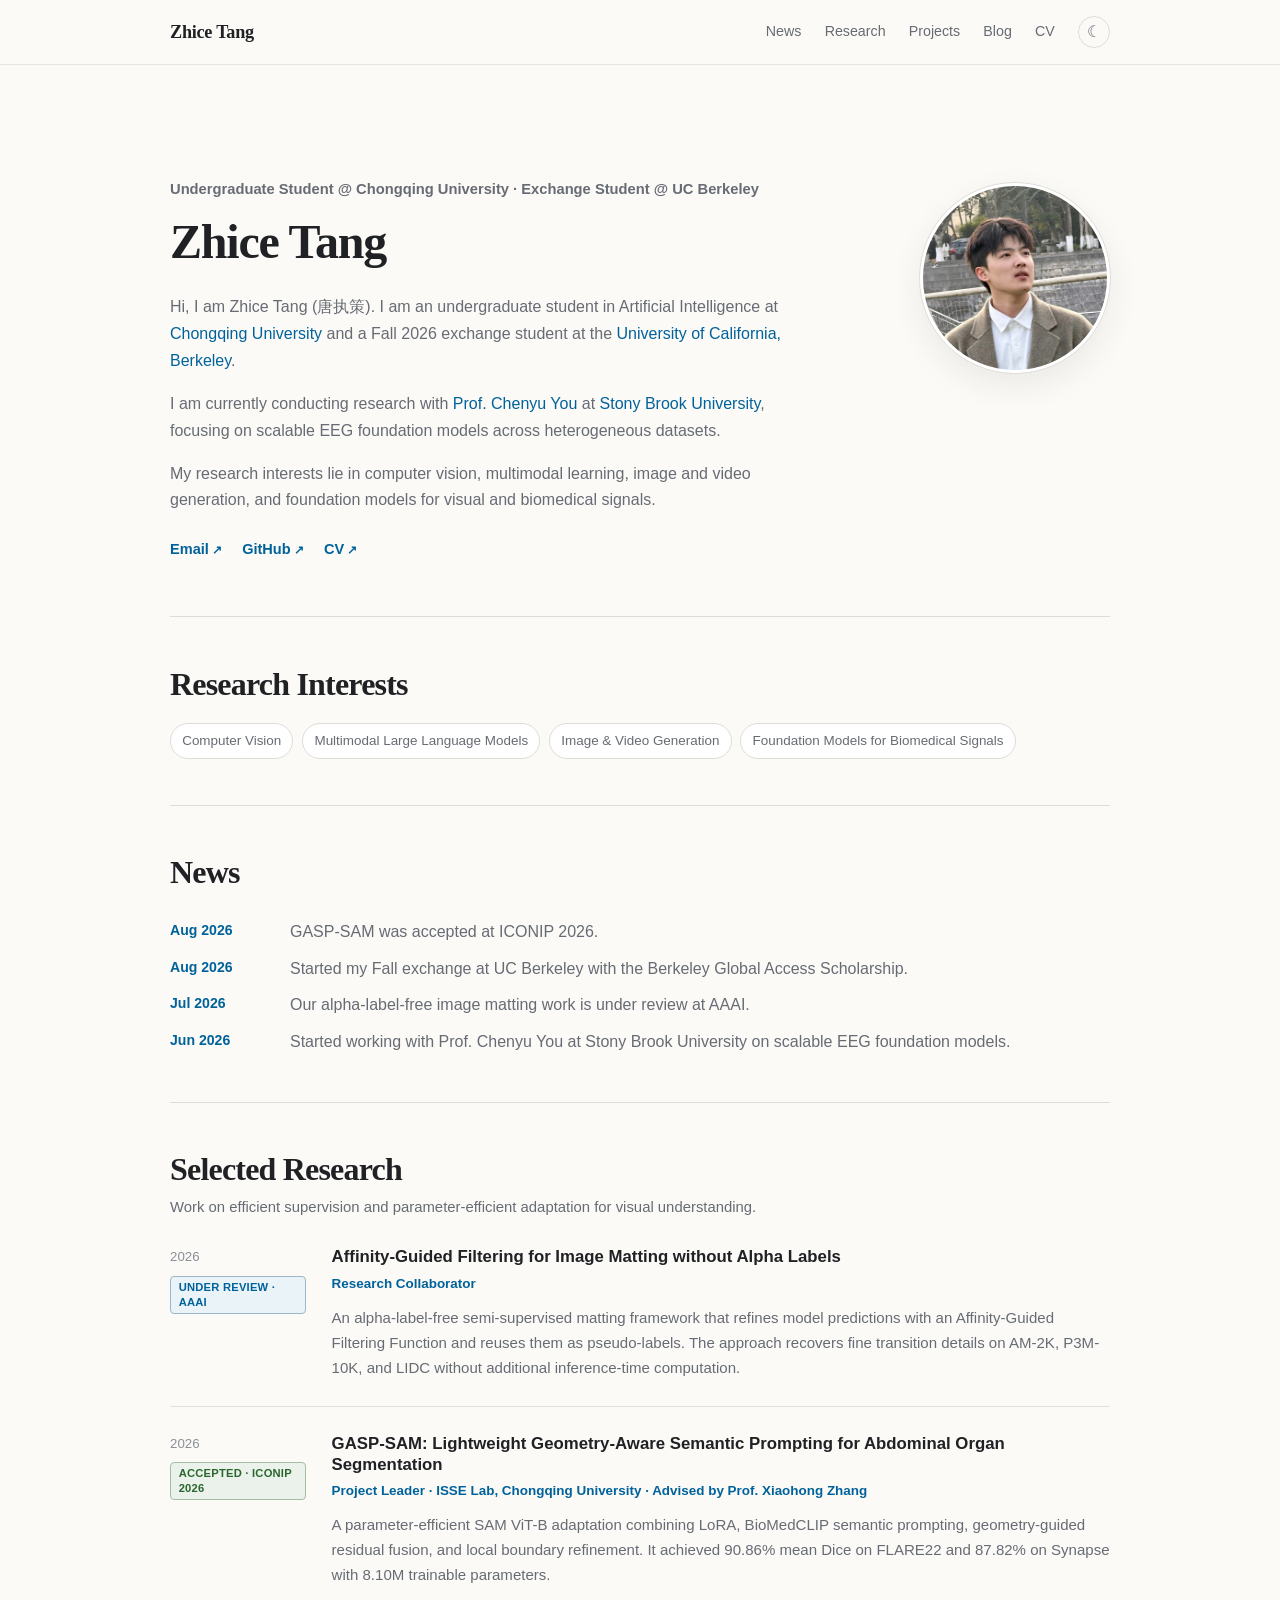
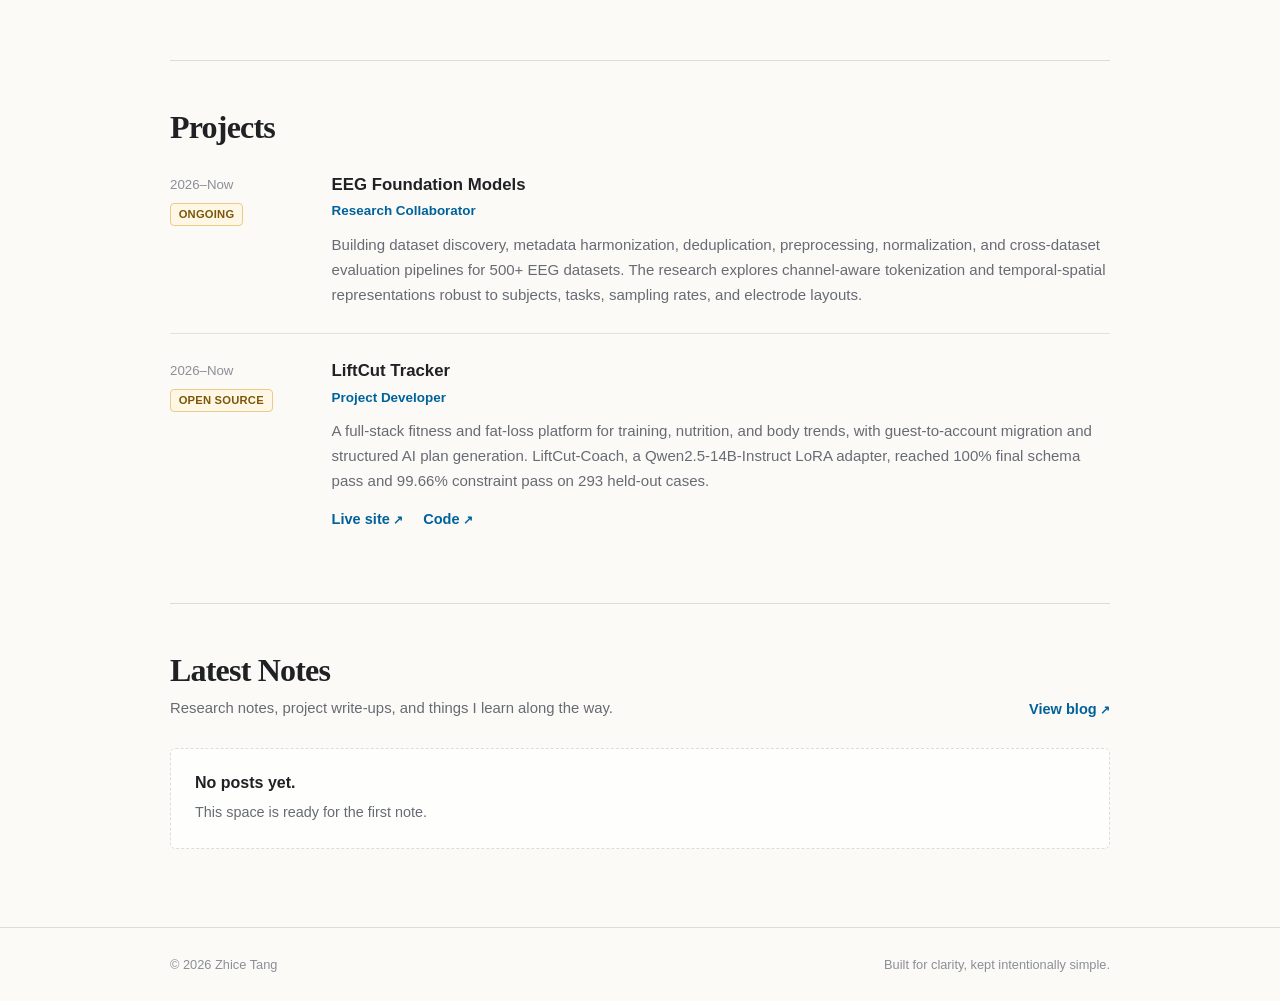
==== commit 6df1856f: "Update GASP-SAM affiliation and enlarge portrait" ====
--- a/index.html
+++ b/index.html
@@ -10,7 +10,7 @@
   <meta property="og:type" content="website">
   <meta property="og:url" content="https://townzc.github.io/">
   <title>Zhice Tang</title>
-  <link rel="stylesheet" href="style-20260826-v2.css">
+  <link rel="stylesheet" href="style-20260827.css">
   <script>
     const savedTheme = localStorage.getItem("theme");
     const preferredTheme = window.matchMedia("(prefers-color-scheme: dark)").matches ? "dark" : "light";
@@ -110,7 +110,6 @@
         <p><time datetime="2026-08">Aug 2026</time><span>Started my Fall exchange at UC Berkeley with the Berkeley Global Access Scholarship.</span></p>
         <p><time datetime="2026-07">Jul 2026</time><span>Our alpha-label-free image matting work is under review at AAAI.</span></p>
         <p><time datetime="2026-06">Jun 2026</time><span>Started working with Prof. Chenyu You at Stony Brook University on scalable EEG foundation models.</span></p>
-        <p><time datetime="2026-05">May 2026</time><span>Submitted GASP-SAM to ICONIP 2026.</span></p>
       </div>
     </section>
 
@@ -138,7 +137,10 @@
           <div class="work-meta"><span>2026</span><span class="status accepted">Accepted · ICONIP 2026</span></div>
           <div class="work-content">
             <h3>GASP-SAM: Lightweight Geometry-Aware Semantic Prompting for Abdominal Organ Segmentation</h3>
-            <p class="work-role">Project Leader</p>
+            <p class="work-role">
+              Project Leader · ISSE Lab, Chongqing University · Advised by
+              <a href="https://www.cse.cqu.edu.cn/info/2165/8498.htm" target="_blank" rel="noopener">Prof. Xiaohong Zhang</a>
+            </p>
             <p>
               A parameter-efficient SAM ViT-B adaptation combining LoRA, BioMedCLIP semantic prompting,
               geometry-guided residual fusion, and local boundary refinement. It achieved 90.86% mean Dice on
--- a/style-20260827.css
+++ b/style-20260827.css
@@ -0,0 +1,644 @@
+:root {
+  color-scheme: light;
+  --bg: #fbfaf7;
+  --surface: #ffffff;
+  --text: #202124;
+  --muted: #676b73;
+  --faint: #8b8f96;
+  --border: #dddcd7;
+  --accent: #00629b;
+  --accent-strong: #003262;
+  --accent-soft: #eaf3f8;
+  --gold: #fdb515;
+  --header-bg: rgba(251, 250, 247, 0.92);
+  --shadow: 0 12px 32px rgba(32, 33, 36, 0.08);
+  --max-width: 940px;
+}
+
+:root[data-theme="dark"] {
+  color-scheme: dark;
+  --bg: #151719;
+  --surface: #1d2023;
+  --text: #e9eaec;
+  --muted: #b0b3b8;
+  --faint: #8d9299;
+  --border: #34383d;
+  --accent: #7fc1e6;
+  --accent-strong: #9bd7f5;
+  --accent-soft: #192e3a;
+  --gold: #f4c95d;
+  --header-bg: rgba(21, 23, 25, 0.92);
+  --shadow: 0 12px 32px rgba(0, 0, 0, 0.22);
+}
+
+*,
+*::before,
+*::after {
+  box-sizing: border-box;
+}
+
+html {
+  scroll-behavior: smooth;
+  scroll-padding-top: 5rem;
+}
+
+body {
+  margin: 0;
+  background: var(--bg);
+  color: var(--text);
+  font-family: Inter, ui-sans-serif, -apple-system, BlinkMacSystemFont, "Segoe UI", sans-serif;
+  font-size: 16px;
+  line-height: 1.68;
+  text-rendering: optimizeLegibility;
+}
+
+a {
+  color: var(--accent);
+  text-decoration: none;
+  text-underline-offset: 0.18em;
+}
+
+a:hover {
+  color: var(--accent-strong);
+  text-decoration: underline;
+}
+
+button,
+a {
+  -webkit-tap-highlight-color: transparent;
+}
+
+button:focus-visible,
+a:focus-visible {
+  outline: 3px solid color-mix(in srgb, var(--accent) 48%, transparent);
+  outline-offset: 3px;
+}
+
+.container {
+  width: min(calc(100% - 2.5rem), var(--max-width));
+  margin-inline: auto;
+}
+
+.sr-only,
+.skip-link:not(:focus) {
+  position: absolute;
+  width: 1px;
+  height: 1px;
+  padding: 0;
+  margin: -1px;
+  overflow: hidden;
+  clip: rect(0, 0, 0, 0);
+  white-space: nowrap;
+  border: 0;
+}
+
+.skip-link {
+  position: fixed;
+  top: 0.75rem;
+  left: 0.75rem;
+  z-index: 20;
+  padding: 0.55rem 0.85rem;
+  border-radius: 0.35rem;
+  background: var(--text);
+  color: var(--bg);
+}
+
+.site-header {
+  position: sticky;
+  top: 0;
+  z-index: 10;
+  background: var(--header-bg);
+  border-bottom: 1px solid color-mix(in srgb, var(--border) 72%, transparent);
+  backdrop-filter: blur(14px);
+}
+
+.nav {
+  min-height: 4rem;
+  display: flex;
+  align-items: center;
+  justify-content: space-between;
+  gap: 1.25rem;
+}
+
+.wordmark {
+  color: var(--text);
+  font-family: Georgia, "Times New Roman", serif;
+  font-size: 1.14rem;
+  font-weight: 700;
+  letter-spacing: -0.015em;
+}
+
+.wordmark:hover {
+  color: var(--accent);
+  text-decoration: none;
+}
+
+.nav-links {
+  display: flex;
+  align-items: center;
+  gap: 1.45rem;
+}
+
+.nav-links > a {
+  color: var(--muted);
+  font-size: 0.89rem;
+  font-weight: 520;
+}
+
+.nav-links > a:hover,
+.nav-links > a[aria-current="page"] {
+  color: var(--accent);
+  text-decoration: none;
+}
+
+.menu-toggle,
+.theme-toggle {
+  border: 0;
+  background: transparent;
+  color: var(--muted);
+  cursor: pointer;
+}
+
+.menu-toggle {
+  display: none;
+  width: 2.5rem;
+  height: 2.5rem;
+  padding: 0.62rem;
+}
+
+.menu-toggle > span:not(.sr-only) {
+  display: block;
+  width: 100%;
+  height: 1.5px;
+  margin: 0.28rem 0;
+  background: currentColor;
+  transition: transform 160ms ease, opacity 160ms ease;
+}
+
+.theme-toggle {
+  width: 2rem;
+  height: 2rem;
+  border: 1px solid var(--border);
+  border-radius: 50%;
+  display: grid;
+  place-items: center;
+}
+
+.theme-toggle:hover {
+  color: var(--accent);
+  border-color: var(--accent);
+}
+
+.theme-icon::before {
+  content: "☾";
+  display: block;
+  font-size: 1rem;
+  line-height: 1;
+}
+
+:root[data-theme="dark"] .theme-icon::before {
+  content: "☀";
+}
+
+.intro {
+  display: flow-root;
+  padding: clamp(4.5rem, 10vw, 7rem) 0 3.4rem;
+}
+
+.role {
+  margin: 0 0 0.65rem;
+  color: var(--muted);
+  font-size: 0.92rem;
+  font-weight: 550;
+}
+
+h1,
+h2,
+h3,
+p {
+  margin-top: 0;
+}
+
+h1,
+h2,
+h3 {
+  line-height: 1.26;
+}
+
+h1,
+h2 {
+  font-family: Georgia, "Times New Roman", serif;
+  letter-spacing: -0.025em;
+}
+
+h1 {
+  margin-bottom: 1.35rem;
+  font-size: clamp(2.3rem, 5vw, 3rem);
+  font-weight: 650;
+}
+
+h1 span {
+  margin-left: 0.35rem;
+  color: var(--faint);
+  font-family: ui-serif, "Noto Serif CJK SC", "Songti SC", serif;
+  font-size: 0.52em;
+  font-weight: 500;
+  letter-spacing: 0;
+  white-space: nowrap;
+}
+
+h2 {
+  margin-bottom: 1.2rem;
+  font-size: clamp(1.55rem, 3.5vw, 2rem);
+  font-weight: 650;
+}
+
+h3 {
+  margin-bottom: 0.35rem;
+  font-size: 1.05rem;
+  font-weight: 680;
+}
+
+.intro-copy > p:not(.role) {
+  max-width: 41rem;
+  margin-bottom: 1rem;
+  color: var(--muted);
+}
+
+.contact-links,
+.item-links {
+  display: flex;
+  flex-wrap: wrap;
+  gap: 0.8rem 1.25rem;
+}
+
+.contact-links {
+  margin-top: 1.45rem;
+}
+
+.contact-links a,
+.item-links a,
+.text-link {
+  font-size: 0.91rem;
+  font-weight: 650;
+}
+
+.contact-links a::after,
+.item-links a::after,
+.text-link::after {
+  content: " ↗";
+  font-size: 0.82em;
+}
+
+.profile {
+  float: right;
+  width: 190px;
+  margin: 0.35rem 0 1.5rem clamp(2rem, 6vw, 4.5rem);
+}
+
+.profile img {
+  display: block;
+  width: 100%;
+  height: auto;
+  aspect-ratio: 1;
+  object-fit: cover;
+  object-position: center;
+  border: 3px solid var(--surface);
+  border-radius: 50%;
+  outline: 1px solid var(--border);
+  box-shadow: var(--shadow);
+  filter: saturate(0.88) contrast(1.02);
+}
+
+.section {
+  padding: 2.9rem 0;
+  border-top: 1px solid var(--border);
+}
+
+.section-heading {
+  margin-bottom: 1.65rem;
+}
+
+.section-heading h2 {
+  margin-bottom: 0.35rem;
+}
+
+.section-heading > p,
+.inline-heading p {
+  margin: 0;
+  color: var(--muted);
+  font-size: 0.93rem;
+}
+
+.inline-heading {
+  display: flex;
+  align-items: end;
+  justify-content: space-between;
+  gap: 1.5rem;
+}
+
+.interest-list {
+  display: flex;
+  flex-wrap: wrap;
+  gap: 0.55rem;
+  margin: 0;
+  padding: 0;
+  list-style: none;
+}
+
+.interest-list li {
+  padding: 0.34rem 0.7rem;
+  border: 1px solid var(--border);
+  border-radius: 999px;
+  color: var(--muted);
+  background: var(--surface);
+  font-size: 0.84rem;
+}
+
+.news-list {
+  display: grid;
+  gap: 0.6rem;
+}
+
+.news-list p {
+  display: grid;
+  grid-template-columns: 6.5rem 1fr;
+  gap: 1rem;
+  margin: 0;
+}
+
+.news-list time {
+  color: var(--accent);
+  font-size: 0.88rem;
+  font-weight: 650;
+}
+
+.news-list span {
+  color: var(--muted);
+}
+
+.work-list {
+  display: grid;
+}
+
+.work-item {
+  display: grid;
+  grid-template-columns: 8.5rem minmax(0, 1fr);
+  gap: 1.6rem;
+  padding: 1.6rem 0;
+  border-top: 1px solid color-mix(in srgb, var(--border) 78%, transparent);
+}
+
+.work-item:first-child {
+  padding-top: 0;
+  border-top: 0;
+}
+
+.work-meta {
+  display: flex;
+  flex-direction: column;
+  align-items: flex-start;
+  gap: 0.45rem;
+  color: var(--faint);
+  font-size: 0.83rem;
+}
+
+.status {
+  padding: 0.18rem 0.48rem;
+  border: 1px solid color-mix(in srgb, var(--accent) 30%, var(--border));
+  border-radius: 0.25rem;
+  background: var(--accent-soft);
+  color: var(--accent);
+  font-size: 0.7rem;
+  font-weight: 700;
+  letter-spacing: 0.02em;
+  line-height: 1.35;
+  text-transform: uppercase;
+}
+
+.status.accepted {
+  border-color: color-mix(in srgb, #2e7d32 32%, var(--border));
+  background: color-mix(in srgb, #2e7d32 10%, var(--surface));
+  color: color-mix(in srgb, #2e7d32 75%, var(--text));
+}
+
+.status.ongoing,
+.status.product {
+  border-color: color-mix(in srgb, var(--gold) 42%, var(--border));
+  background: color-mix(in srgb, var(--gold) 11%, var(--surface));
+  color: color-mix(in srgb, #9a6800 75%, var(--text));
+}
+
+.work-role {
+  margin-bottom: 0.55rem;
+  color: var(--accent);
+  font-size: 0.84rem;
+  font-weight: 600;
+}
+
+.work-content > p:not(.work-role) {
+  margin-bottom: 0;
+  color: var(--muted);
+  font-size: 0.94rem;
+}
+
+.item-links {
+  margin-top: 0.8rem;
+}
+
+.posts-list {
+  min-height: 5.5rem;
+}
+
+.post-item {
+  display: grid;
+  grid-template-columns: 7rem 1fr;
+  gap: 1.5rem;
+  padding: 1rem 0;
+  border-top: 1px solid var(--border);
+}
+
+.post-item time {
+  color: var(--faint);
+  font-size: 0.82rem;
+}
+
+.post-item h3 {
+  margin-bottom: 0.2rem;
+}
+
+.post-item p {
+  margin-bottom: 0;
+  color: var(--muted);
+  font-size: 0.9rem;
+}
+
+.empty-state {
+  padding: 1.35rem 1.5rem;
+  border: 1px dashed var(--border);
+  border-radius: 0.35rem;
+  background: color-mix(in srgb, var(--surface) 70%, transparent);
+}
+
+.empty-state p {
+  margin-bottom: 0.15rem;
+  font-weight: 650;
+}
+
+.empty-state span {
+  color: var(--muted);
+  font-size: 0.9rem;
+}
+
+footer {
+  margin-top: 2rem;
+  padding: 1.6rem 0;
+  border-top: 1px solid var(--border);
+}
+
+.footer-inner {
+  display: flex;
+  justify-content: space-between;
+  gap: 1rem;
+}
+
+.footer-inner p {
+  margin: 0;
+  color: var(--faint);
+  font-size: 0.8rem;
+}
+
+.blog-header {
+  padding: clamp(4rem, 10vw, 7rem) 0 2.8rem;
+}
+
+.blog-header h1 {
+  margin-bottom: 0.7rem;
+}
+
+.blog-header p {
+  max-width: 36rem;
+  color: var(--muted);
+}
+
+.blog-list {
+  padding-bottom: 5rem;
+}
+
+.post-shell {
+  width: min(calc(100% - 2.5rem), 760px);
+  margin-inline: auto;
+  padding: clamp(4rem, 10vw, 7rem) 0;
+}
+
+.post-shell header {
+  margin-bottom: 2.4rem;
+  padding-bottom: 1.4rem;
+  border-bottom: 1px solid var(--border);
+}
+
+.post-shell .post-date {
+  color: var(--faint);
+  font-size: 0.86rem;
+}
+
+.post-shell article {
+  color: var(--muted);
+}
+
+.post-shell article h2 {
+  margin-top: 2.2rem;
+  color: var(--text);
+  font-size: 1.45rem;
+}
+
+@media (max-width: 720px) {
+  .container {
+    width: min(calc(100% - 2rem), var(--max-width));
+  }
+
+  .menu-toggle {
+    display: block;
+  }
+
+  .menu-toggle[aria-expanded="true"] > span:nth-child(2) {
+    transform: translateY(5.5px) rotate(45deg);
+  }
+
+  .menu-toggle[aria-expanded="true"] > span:nth-child(3) {
+    opacity: 0;
+  }
+
+  .menu-toggle[aria-expanded="true"] > span:nth-child(4) {
+    transform: translateY(-5.5px) rotate(-45deg);
+  }
+
+  .nav-links {
+    position: absolute;
+    top: 4rem;
+    left: 0;
+    right: 0;
+    display: none;
+    align-items: stretch;
+    flex-direction: column;
+    gap: 0;
+    padding: 0.65rem 1rem 1rem;
+    border-bottom: 1px solid var(--border);
+    background: var(--bg);
+    box-shadow: 0 12px 24px rgba(0, 0, 0, 0.08);
+  }
+
+  .nav-links.is-open {
+    display: flex;
+  }
+
+  .nav-links > a {
+    padding: 0.68rem 0.25rem;
+  }
+
+  .theme-toggle {
+    margin: 0.45rem 0 0 0.1rem;
+  }
+
+  .intro {
+    padding-top: 3.8rem;
+  }
+
+  .profile {
+    float: none;
+    width: min(40vw, 150px);
+    margin: 0 0 1.75rem;
+  }
+
+  .news-list p,
+  .work-item,
+  .post-item {
+    grid-template-columns: 1fr;
+    gap: 0.4rem;
+  }
+
+  .work-meta {
+    flex-direction: row;
+    align-items: center;
+    gap: 0.7rem;
+  }
+
+  .inline-heading,
+  .footer-inner {
+    align-items: flex-start;
+    flex-direction: column;
+  }
+}
+
+@media (prefers-reduced-motion: reduce) {
+  html {
+    scroll-behavior: auto;
+  }
+
+  *,
+  *::before,
+  *::after {
+    scroll-behavior: auto !important;
+    transition-duration: 0.01ms !important;
+  }
+}
